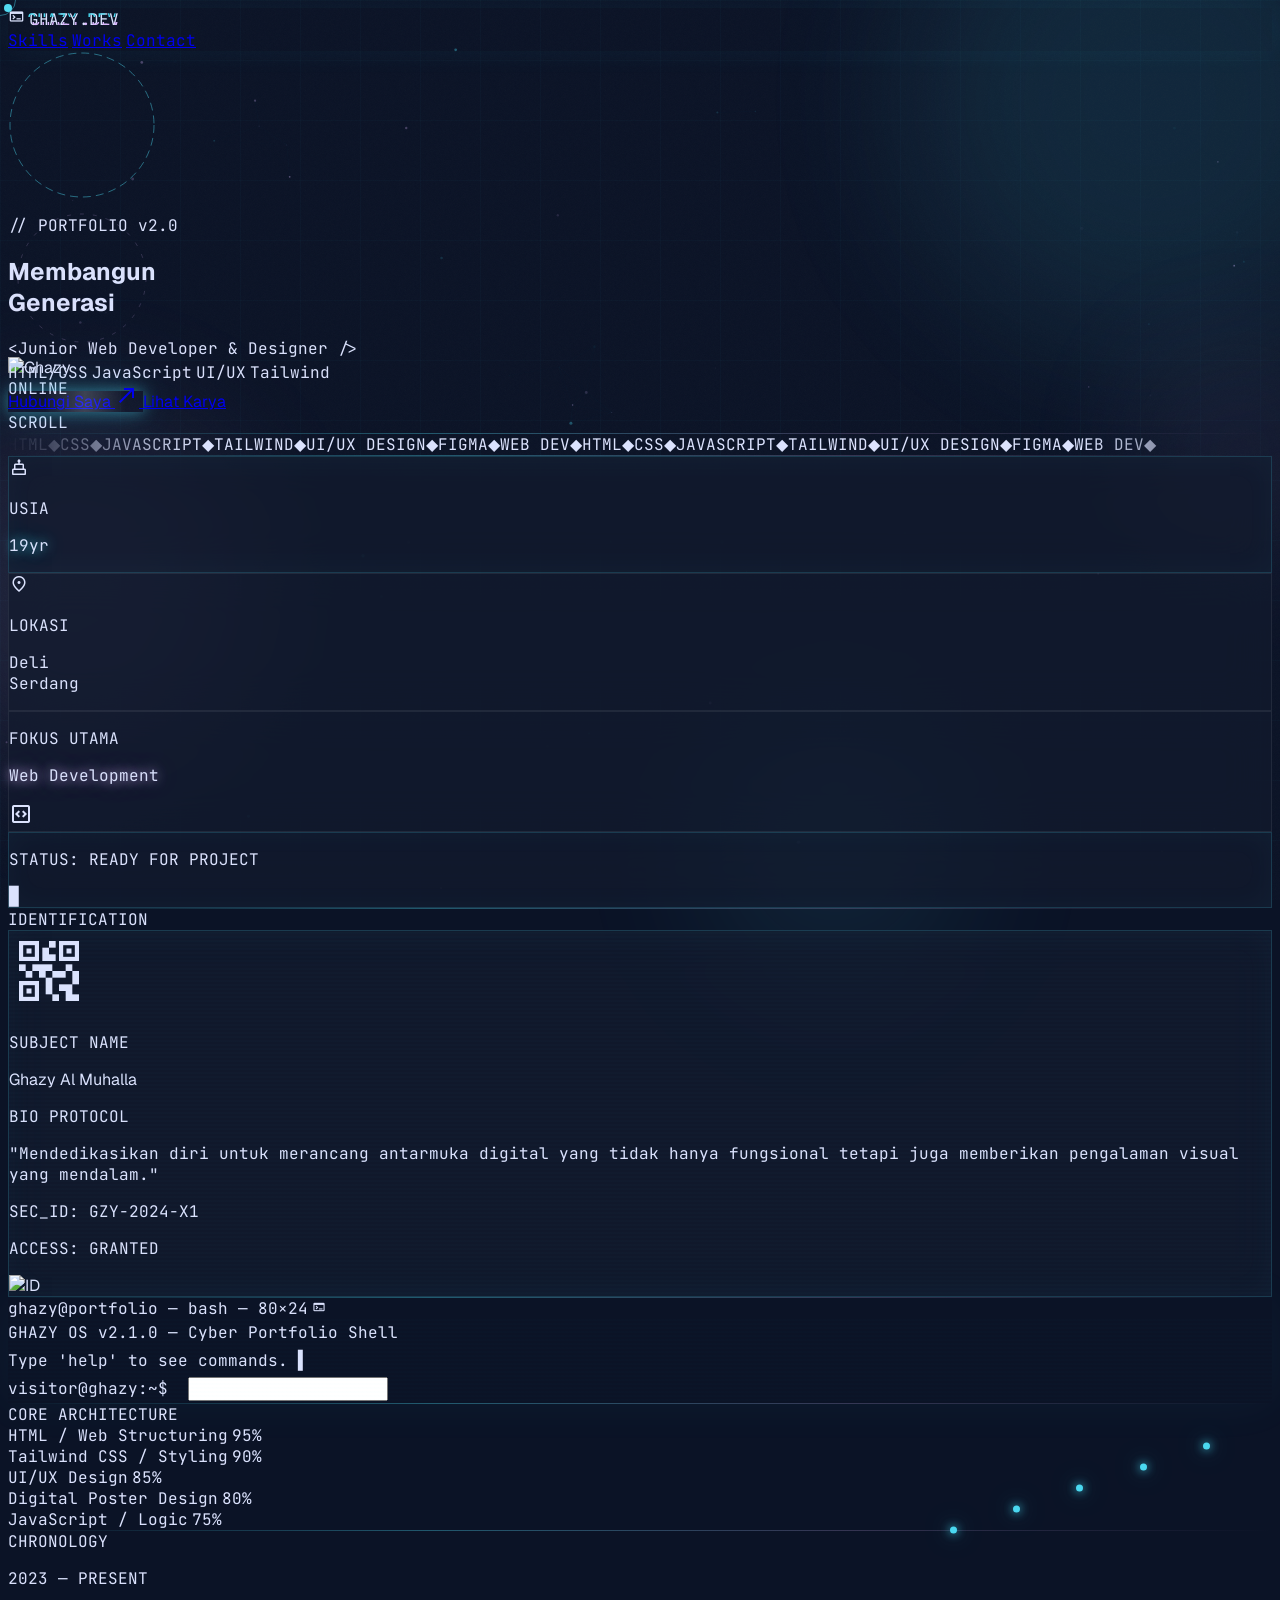
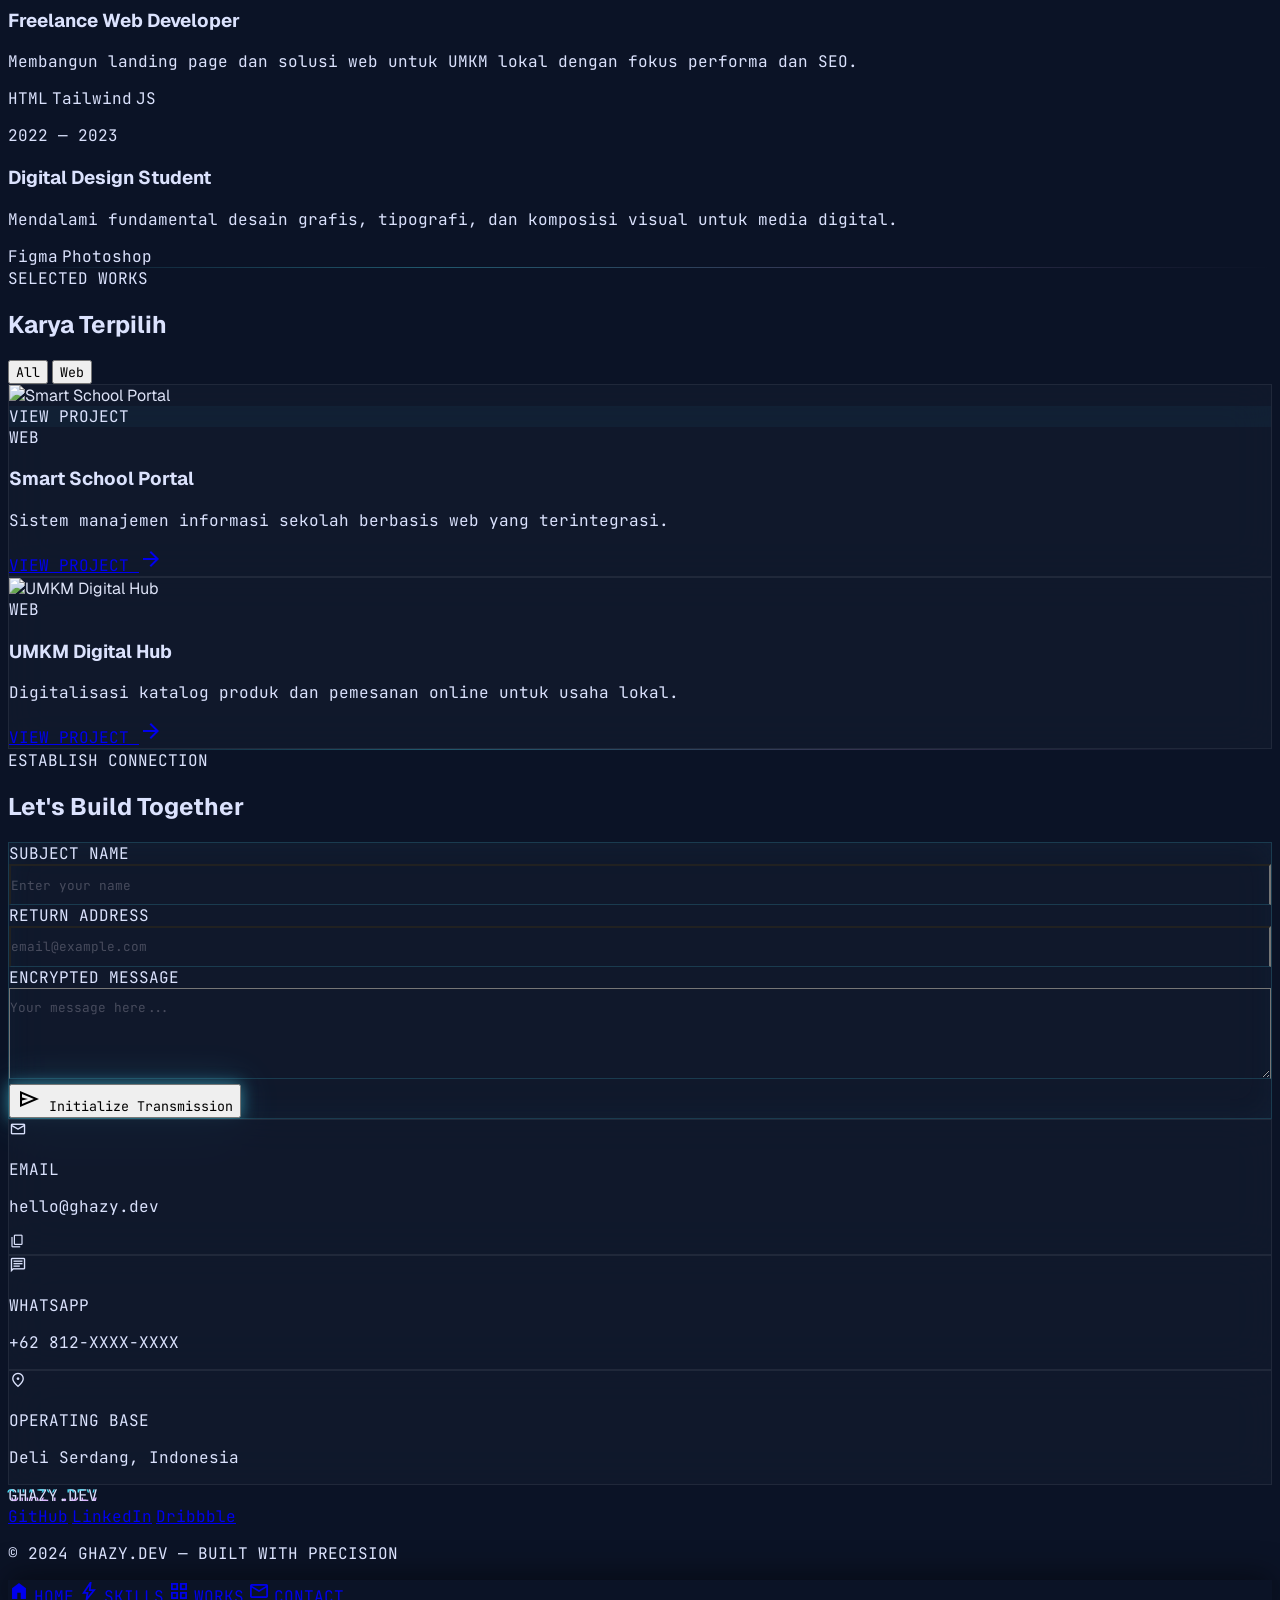
==== index.html @ f7862458 "Update index.html" ====
<!DOCTYPE html>
<html class="dark" lang="id">
<head>
<meta charset="utf-8"/>
<meta content="width=device-width, initial-scale=1.0" name="viewport"/>
<title>GHAZY.DEV | Cyber-Minimalist Portfolio</title>
<script src="https://cdn.tailwindcss.com?plugins=forms,container-queries"></script>
<link href="https://fonts.googleapis.com/css2?family=JetBrains+Mono:wght@400;500;700&family=Geist:wght@100;300;400;700;900&display=swap" rel="stylesheet"/>
<link href="https://fonts.googleapis.com/css2?family=Material+Symbols+Outlined:wght,FILL@100..700,0..1&display=swap" rel="stylesheet"/>
<script id="tailwind-config">
  tailwind.config = {
    darkMode:"class",
    theme:{extend:{colors:{"tertiary-container":"#dcb7fe","tertiary-fixed-dim":"#ddb8ff","surface-container-low":"#131b2e","glass-border":"rgba(255,255,255,0.1)","surface-overlay":"rgba(11,19,38,0.6)","surface-dim":"#0b1326","tertiary":"#efdaff","surface-container-highest":"#2d3449","error":"#ffb4ab","secondary":"#4ad8f0","on-secondary":"#00363e","on-surface":"#dbe2fd","secondary-container":"#00b6ce","on-surface-variant":"#c8c5d0","surface-container-high":"#222a3e","surface":"#0b1326","outline":"#928f9a","on-background":"#dbe2fd","error-container":"#93000a","background":"#0b1326"},borderRadius:{DEFAULT:"0.125rem",lg:"0.25rem",xl:"0.5rem",full:"0.75rem"},fontFamily:{"mono-code":["JetBrains Mono","monospace"],"display":["Geist","sans-serif"]}}}
  }
</script>
<style>
*,*::before,*::after{box-sizing:border-box;}
:root{--cyan:#4ad8f0;--purple:#ddb8ff;--bg:#0b1326;--s:#131b2e;--sh:#222a3e;}
html{scroll-behavior:smooth;}
body{background:var(--bg);color:#dbe2fd;font-family:'Geist',sans-serif;overflow-x:hidden;cursor:none;min-height:100dvh;}
.font-mono{font-family:'JetBrains Mono',monospace;}

/* ── CURSOR ── */
#cur{position:fixed;width:8px;height:8px;background:var(--cyan);border-radius:50%;pointer-events:none;z-index:9999;transform:translate(-50%,-50%);mix-blend-mode:screen;transition:width .15s,height .15s;}
#cur-ring{position:fixed;width:32px;height:32px;border:1px solid rgba(74,216,240,.45);border-radius:50%;pointer-events:none;z-index:9998;transform:translate(-50%,-50%);transition:width .3s,height .3s,opacity .3s,border-color .3s;}
#cur-trail{position:fixed;pointer-events:none;z-index:9997;}
body:has(a:hover) #cur,body:has(button:hover) #cur{width:20px;height:20px;}
body:has(a:hover) #cur-ring,body:has(button:hover) #cur-ring{width:56px;height:56px;border-color:rgba(221,184,255,.5);opacity:.4;}

/* ── NOISE ── */
body::before{content:'';position:fixed;inset:0;z-index:0;pointer-events:none;opacity:.028;background-image:url("data:image/svg+xml,%3Csvg viewBox='0 0 200 200' xmlns='http://www.w3.org/2000/svg'%3E%3Cfilter id='n'%3E%3CfeTurbulence type='fractalNoise' baseFrequency='.9' numOctaves='4' stitchTiles='stitch'/%3E%3C/filter%3E%3Crect width='100%25' height='100%25' filter='url(%23n)'/%3E%3C/svg%3E");background-size:100px;}

/* ── GRID BG ── */
.grid-bg{position:fixed;inset:0;z-index:0;pointer-events:none;background-image:linear-gradient(rgba(74,216,240,.025) 1px,transparent 1px),linear-gradient(90deg,rgba(74,216,240,.025) 1px,transparent 1px);background-size:60px 60px;animation:grid-drift 25s linear infinite;}
@keyframes grid-drift{0%{background-position:0 0;}100%{background-position:60px 60px;}}

/* ── ORBS ── */
.orb{position:fixed;border-radius:50%;pointer-events:none;z-index:0;filter:blur(80px);opacity:.1;}
.orb-1{width:500px;height:500px;background:var(--cyan);top:-150px;right:-120px;animation:orb-float 14s ease-in-out infinite;}
.orb-2{width:350px;height:350px;background:var(--purple);bottom:15%;left:-100px;animation:orb-float 18s ease-in-out infinite reverse;}
.orb-3{width:250px;height:250px;background:var(--cyan);bottom:-80px;right:25%;animation:orb-float 11s ease-in-out infinite 4s;}
.orb-4{width:180px;height:180px;background:var(--purple);top:40%;right:-50px;animation:orb-float 9s ease-in-out infinite 2s;}
@keyframes orb-float{0%,100%{transform:translateY(0) scale(1);}50%{transform:translateY(-40px) scale(1.08);}}

/* ── GLASS ── */
.glass-card{background:rgba(19,27,46,.72);backdrop-filter:blur(20px);border:1px solid rgba(255,255,255,.07);}
.glass-card-cyan{background:rgba(19,27,46,.72);backdrop-filter:blur(20px);border:1px solid rgba(74,216,240,.18);box-shadow:0 0 30px rgba(74,216,240,.04) inset;}

/* ── NEON ── */
.neon-glow{box-shadow:0 0 15px rgba(74,216,240,.5),0 0 40px rgba(74,216,240,.2);}
.neon-text-c{text-shadow:0 0 12px rgba(74,216,240,.9),0 0 30px rgba(74,216,240,.4);}
.neon-text-p{text-shadow:0 0 12px rgba(221,184,255,.9),0 0 30px rgba(221,184,255,.4);}

/* ── SCANLINE ── */
.scanline{position:relative;overflow:hidden;}
.scanline::after{content:'';position:absolute;inset:0;background:repeating-linear-gradient(0deg,transparent,transparent 2px,rgba(74,216,240,.012) 2px,rgba(74,216,240,.012) 4px);pointer-events:none;z-index:1;}
.scanline-move::before{content:'';position:absolute;top:-30%;left:0;right:0;height:28%;background:linear-gradient(to bottom,transparent,rgba(74,216,240,.05),transparent);animation:scan-move 7s linear infinite;pointer-events:none;z-index:2;}
@keyframes scan-move{0%{top:-30%;}100%{top:130%;}}

/* ── GLITCH ── */
.glitch{position:relative;}
.glitch::before,.glitch::after{content:attr(data-text);position:absolute;top:0;left:0;width:100%;height:100%;}
.glitch::before{color:var(--cyan);animation:gl1 4s infinite;clip-path:polygon(0 0,100% 0,100% 38%,0 38%);transform:translate(-2px,0);}
.glitch::after{color:var(--purple);animation:gl2 4s infinite;clip-path:polygon(0 62%,100% 62%,100% 100%,0 100%);transform:translate(2px,0);}
@keyframes gl1{0%,88%,100%{transform:translate(-2px,0);opacity:0;}90%{transform:translate(3px,-2px);opacity:.8;}92%{transform:translate(-4px,2px);opacity:.5;}94%{transform:translate(0,0);opacity:0;}}
@keyframes gl2{0%,86%,100%{transform:translate(2px,0);opacity:0;}88%{transform:translate(-3px,2px);opacity:.8;}90%{transform:translate(4px,-2px);opacity:.5;}92%{transform:translate(0,0);opacity:0;}}

/* ── HOLOGRAM ── */
.hologram{animation:holo 5s infinite;}
@keyframes holo{0%,94%,100%{opacity:1;filter:none;}95%{opacity:.7;filter:hue-rotate(20deg) brightness(1.2);}97%{opacity:.9;}98%{opacity:.75;filter:hue-rotate(-10deg);}}

/* ── TYPEWRITER ── */
.typewriter{overflow:hidden;white-space:nowrap;width:0;animation:type-anim 3s steps(35) .6s forwards;}
@keyframes type-anim{to{width:100%;}}

/* ── BLINK ── */
@keyframes blink{0%,100%{opacity:1;}50%{opacity:0;}}
.blink{animation:blink 1s step-end infinite;}

/* ── REVEAL ── */
.reveal{opacity:0;transform:translateY(28px);transition:opacity .75s cubic-bezier(.23,1,.32,1),transform .75s cubic-bezier(.23,1,.32,1);}
.reveal.in{opacity:1;transform:none;}
.rev-l{opacity:0;transform:translateX(-28px);transition:opacity .7s cubic-bezier(.23,1,.32,1),transform .7s cubic-bezier(.23,1,.32,1);}
.rev-l.in{opacity:1;transform:none;}
.rev-r{opacity:0;transform:translateX(28px);transition:opacity .7s cubic-bezier(.23,1,.32,1),transform .7s cubic-bezier(.23,1,.32,1);}
.rev-r.in{opacity:1;transform:none;}
.rev-scale{opacity:0;transform:scale(.88);transition:opacity .7s cubic-bezier(.23,1,.32,1),transform .7s cubic-bezier(.23,1,.32,1);}
.rev-scale.in{opacity:1;transform:scale(1);}
.d1{transition-delay:.08s;}.d2{transition-delay:.16s;}.d3{transition-delay:.24s;}.d4{transition-delay:.32s;}.d5{transition-delay:.4s;}.d6{transition-delay:.48s;}

/* ── RING SPIN ── */
@keyframes ring-spin{from{transform:rotate(0deg);}to{transform:rotate(360deg);}}
@keyframes ring-spin-rev{from{transform:rotate(0deg);}to{transform:rotate(-360deg);}}
.ring-spin{animation:ring-spin 9s linear infinite;}
.ring-spin-rev{animation:ring-spin-rev 13s linear infinite;}

/* ── STATUS DOT ── */
@keyframes status-pulse{0%,100%{box-shadow:0 0 0 0 rgba(74,216,240,.7);}50%{box-shadow:0 0 0 9px rgba(74,216,240,0);}}
.s-dot{animation:status-pulse 2s ease infinite;}

/* ── SKILL BAR ── */
.skill-fill{height:100%;background:linear-gradient(90deg,var(--cyan),rgba(74,216,240,.55));border-radius:99px;width:0%;transition:width 1.5s cubic-bezier(.23,1,.32,1);position:relative;}
.skill-fill::after{content:'';position:absolute;right:-1px;top:50%;transform:translateY(-50%);width:7px;height:7px;border-radius:50%;background:var(--cyan);box-shadow:0 0 10px var(--cyan),0 0 24px rgba(74,216,240,.6);}

/* ── SCROLL BAR ── */
.term-scroll::-webkit-scrollbar{width:3px;}
.term-scroll::-webkit-scrollbar-thumb{background:var(--cyan);border-radius:99px;}

/* ── MAGNETIC BTN ── */
.mag-btn{position:relative;overflow:hidden;transition:transform .2s cubic-bezier(.23,1,.32,1),box-shadow .2s;}
.mag-btn::before{content:'';position:absolute;inset:0;background:linear-gradient(90deg,transparent,rgba(255,255,255,.18),transparent);transform:translateX(-120%);transition:transform .45s;}
.mag-btn:hover::before{transform:translateX(120%);}
.mag-btn:active{transform:scale(.97)!important;}

/* ── TILT ── */
.tilt{transform-style:preserve-3d;transition:transform .12s;}

/* ── PROJECT CARD ── */
.proj-card{transition:transform .35s cubic-bezier(.23,1,.32,1),box-shadow .35s;}
.proj-card:hover{transform:translateY(-5px);box-shadow:0 24px 60px rgba(0,0,0,.45),0 0 40px rgba(74,216,240,.07);}
.proj-img img{transition:transform .7s cubic-bezier(.23,1,.32,1),filter .35s;filter:grayscale(25%);}
.proj-card:hover .proj-img img{transform:scale(1.09);filter:grayscale(0);}

/* ── NAV LINK ── */
.nav-lnk{position:relative;}
.nav-lnk::after{content:'';position:absolute;bottom:-2px;left:0;width:0;height:1px;background:var(--cyan);transition:width .3s cubic-bezier(.23,1,.32,1);}
.nav-lnk:hover::after{width:100%;}

/* ── LOADER ── */
#loader{position:fixed;inset:0;z-index:10000;background:var(--bg);display:flex;align-items:center;justify-content:center;flex-direction:column;gap:14px;transition:opacity .6s,visibility .6s;}
#loader.out{opacity:0;visibility:hidden;}
.ld-bar{width:220px;height:2px;background:rgba(74,216,240,.15);border-radius:99px;overflow:hidden;}
.ld-fill{height:100%;background:var(--cyan);border-radius:99px;box-shadow:0 0 12px var(--cyan);animation:ld-anim 1.4s cubic-bezier(.23,1,.32,1) forwards;}
@keyframes ld-anim{0%{width:0%;}60%{width:70%;}100%{width:100%;}}

/* ── SECTION DIVIDER ── */
.s-div{height:1px;background:linear-gradient(90deg,transparent,rgba(74,216,240,.35),rgba(221,184,255,.2),transparent);}

/* ── PARTICLE CANVAS ── */
#particle-canvas{position:fixed;inset:0;z-index:0;pointer-events:none;opacity:.6;}

/* ── FLOATING BADGES ── */
@keyframes float-badge{0%,100%{transform:translateY(0);}50%{transform:translateY(-8px);}}
.float-badge{animation:float-badge 3s ease-in-out infinite;}
.float-badge:nth-child(2){animation-delay:.5s;}
.float-badge:nth-child(3){animation-delay:1s;}
.float-badge:nth-child(4){animation-delay:1.5s;}

/* ── NUMBER MORPH ── */
.num-morph{display:inline-block;transition:transform .3s,opacity .3s;}

/* ── HERO TITLE CHAR ── */
.char{display:inline-block;opacity:0;transform:translateY(40px) rotate(5deg);transition:opacity .5s cubic-bezier(.23,1,.32,1),transform .5s cubic-bezier(.23,1,.32,1);}
.char.in{opacity:1;transform:none;}

/* ── BEAM LINE ── */
@keyframes beam{0%{transform:translateX(-100%);}100%{transform:translateX(400%);}}
.beam{animation:beam 3s ease-in-out infinite;}

/* ── CONTACT INPUT ── */
.c-input{width:100%;background:transparent;border-bottom:1px solid rgba(74,216,240,.18);transition:border-color .3s;padding:.65rem 0;color:#dbe2fd;outline:none;font-family:'JetBrains Mono',monospace;font-size:.8rem;}
.c-input:focus{border-bottom-color:var(--cyan);}
.c-input::placeholder{color:rgba(203,197,208,.3);}

/* ── HOVER UNDERLINE ANIM ── */
@keyframes underline-in{from{width:0;}to{width:100%;}}

/* ── CARD BORDER GLOW ON HOVER ── */
.glow-hover{transition:box-shadow .3s,border-color .3s;}
.glow-hover:hover{box-shadow:0 0 0 1px rgba(74,216,240,.3),0 0 30px rgba(74,216,240,.08);border-color:rgba(74,216,240,.3)!important;}

/* ── COUNTER ── */
.counter-val{transition:opacity .2s;}

/* ── MARQUEE ── */
@keyframes marquee{from{transform:translateX(0);}to{transform:translateX(-50%);}}
.marquee-inner{display:flex;animation:marquee 18s linear infinite;white-space:nowrap;}
.marquee-inner:hover{animation-play-state:paused;}

/* ── SCROLL INDICATOR ── */
@keyframes scroll-dot{0%,100%{transform:translateY(0);opacity:1;}80%{transform:translateY(14px);opacity:0;}}
.scroll-dot{animation:scroll-dot 2s ease infinite;}
</style>
</head>
<body class="selection:bg-secondary selection:text-on-secondary relative">

<!-- LOADER -->
<div id="loader">
  <div class="font-mono text-secondary text-sm tracking-widest" id="ld-txt">INITIALIZING...</div>
  <div class="ld-bar"><div class="ld-fill"></div></div>
  <div class="font-mono text-on-surface-variant text-xs tracking-widest" id="ld-pct">0%</div>
</div>

<!-- CURSOR -->
<div id="cur"></div>
<div id="cur-ring"></div>

<!-- CANVAS PARTICLES -->
<canvas id="particle-canvas"></canvas>

<!-- BACKGROUNDS -->
<div class="grid-bg"></div>
<div class="orb orb-1"></div>
<div class="orb orb-2"></div>
<div class="orb orb-3"></div>
<div class="orb orb-4"></div>

<!-- NAV -->
<header class="fixed top-0 w-full z-50 bg-surface-overlay backdrop-blur-xl border-b border-glass-border" style="box-shadow:0 0 30px rgba(74,216,240,.06);">
  <div class="flex justify-between items-center px-6 py-4 max-w-screen-sm mx-auto">
    <div class="flex items-center gap-2">
      <span class="material-symbols-outlined text-secondary" style="font-variation-settings:'FILL' 1;font-size:17px;">terminal</span>
      <span class="font-mono font-black text-base text-transparent bg-clip-text bg-gradient-to-r from-secondary to-tertiary-fixed-dim tracking-tighter glitch" data-text="GHAZY.DEV">GHAZY.DEV</span>
    </div>
    <nav class="flex items-center gap-5">
      <a href="#skills" class="nav-lnk font-mono text-xs text-on-surface-variant hover:text-secondary transition-colors">Skills</a>
      <a href="#projects" class="nav-lnk font-mono text-xs text-on-surface-variant hover:text-secondary transition-colors">Works</a>
      <a href="#contact" class="nav-lnk font-mono text-xs text-on-surface-variant hover:text-secondary transition-colors">Contact</a>
    </nav>
  </div>
</header>

<main class="relative z-10 pt-20 pb-32 space-y-24 max-w-screen-sm mx-auto">

  <!-- ── HERO ── -->
  <section class="px-6 pt-10 flex flex-col items-center text-center">
    <!-- Avatar -->
    <div class="relative mb-8 reveal" style="width:148px;height:148px;">
      <!-- Multi-ring spinner -->
      <svg class="absolute inset-0 ring-spin" width="148" height="148" viewBox="0 0 148 148" fill="none">
        <circle cx="74" cy="74" r="72" stroke="#4ad8f0" stroke-width="1" stroke-dasharray="8 5" opacity=".45"/>
      </svg>
      <svg class="absolute inset-0 ring-spin-rev" width="148" height="148" viewBox="0 0 148 148" fill="none">
        <circle cx="74" cy="74" r="64" stroke="#ddb8ff" stroke-width=".6" stroke-dasharray="4 9" opacity=".3"/>
      </svg>
      <!-- Glow -->
      <div class="absolute inset-4 bg-secondary blur-3xl opacity-20 rounded-full"></div>
      <!-- Photo -->
      <div class="absolute inset-3 rounded-full border border-secondary/35 p-1 overflow-hidden">
        <img alt="Ghazy" class="w-full h-full object-cover rounded-full grayscale hover:grayscale-0 transition-all duration-700"
          src="https://lh3.googleusercontent.com/aida-public/[base64]"/>
      </div>
      <!-- Online badge -->
      <div class="absolute -bottom-0 left-1/2 -translate-x-1/2 flex items-center gap-1 bg-surface-container-low/90 border border-secondary/30 rounded-full px-2.5 py-1 backdrop-blur-sm">
        <div class="w-2 h-2 rounded-full bg-secondary s-dot"></div>
        <span class="font-mono text-[9px] text-secondary tracking-widest">ONLINE</span>
      </div>
    </div>

    <!-- Animated chars title -->
    <div class="mb-1 reveal d1">
      <p class="font-mono text-xs text-secondary tracking-[.2em] opacity-60">// PORTFOLIO v2.0</p>
    </div>
    <h1 class="font-display font-black text-4xl leading-tight tracking-tighter mb-2 reveal d2">
      <span class="text-transparent bg-clip-text bg-gradient-to-br from-white via-secondary/90 to-tertiary-fixed-dim" id="h1-line1">Membangun</span><br>
      <span class="text-transparent bg-clip-text bg-gradient-to-br from-tertiary-fixed-dim via-white to-secondary" id="h1-line2">Generasi</span>
    </h1>

    <!-- Typewriter -->
    <div class="reveal d3 mb-8 overflow-hidden" style="height:1.5rem;">
      <p class="font-mono text-secondary/80 text-sm typewriter">&lt;Junior Web Developer &amp; Designer /&gt;</p>
    </div>

    <!-- Floating tech badges -->
    <div class="reveal d3 flex flex-wrap gap-2 justify-center mb-8">
      <span class="float-badge font-mono text-[10px] bg-secondary/10 text-secondary border border-secondary/25 px-3 py-1 rounded-full">HTML/CSS</span>
      <span class="float-badge font-mono text-[10px] bg-secondary/10 text-secondary border border-secondary/25 px-3 py-1 rounded-full">JavaScript</span>
      <span class="float-badge font-mono text-[10px] bg-tertiary-fixed-dim/10 text-tertiary-fixed-dim border border-tertiary-fixed-dim/25 px-3 py-1 rounded-full">UI/UX</span>
      <span class="float-badge font-mono text-[10px] bg-secondary/10 text-secondary border border-secondary/25 px-3 py-1 rounded-full">Tailwind</span>
    </div>

    <!-- CTA Buttons -->
    <div class="reveal d4 flex gap-3 flex-wrap justify-center">
      <a href="#contact" class="mag-btn bg-secondary text-on-secondary px-6 py-2.5 rounded-lg font-bold text-sm flex items-center gap-2 neon-glow">
        <span>Hubungi Saya</span>
        <span class="material-symbols-outlined text-base">north_east</span>
      </a>
      <a href="#projects" class="mag-btn border border-secondary/40 text-secondary px-6 py-2.5 rounded-lg font-bold text-sm hover:bg-secondary/10 transition-colors">
        Lihat Karya
      </a>
    </div>

    <!-- Scroll indicator -->
    <div class="reveal d5 mt-12 flex flex-col items-center gap-1 opacity-35">
      <span class="font-mono text-[10px] tracking-widest text-on-surface-variant">SCROLL</span>
      <div class="w-5 h-8 rounded-full border border-on-surface-variant/30 flex items-start justify-center pt-1.5">
        <div class="w-1 h-1.5 rounded-full bg-secondary scroll-dot"></div>
      </div>
    </div>
  </section>

  <div class="s-div mx-6"></div>

  <!-- ── MARQUEE SKILLS ── -->
  <section class="overflow-hidden reveal" style="mask:linear-gradient(90deg,transparent,black 15%,black 85%,transparent);">
    <div class="marquee-inner py-2">
      <span class="font-mono text-xs text-on-surface-variant/40 tracking-widest mx-6">HTML</span><span class="text-secondary/30 mx-2">◆</span>
      <span class="font-mono text-xs text-on-surface-variant/40 tracking-widest mx-6">CSS</span><span class="text-secondary/30 mx-2">◆</span>
      <span class="font-mono text-xs text-on-surface-variant/40 tracking-widest mx-6">JAVASCRIPT</span><span class="text-secondary/30 mx-2">◆</span>
      <span class="font-mono text-xs text-on-surface-variant/40 tracking-widest mx-6">TAILWIND</span><span class="text-secondary/30 mx-2">◆</span>
      <span class="font-mono text-xs text-on-surface-variant/40 tracking-widest mx-6">UI/UX DESIGN</span><span class="text-secondary/30 mx-2">◆</span>
      <span class="font-mono text-xs text-on-surface-variant/40 tracking-widest mx-6">FIGMA</span><span class="text-secondary/30 mx-2">◆</span>
      <span class="font-mono text-xs text-on-surface-variant/40 tracking-widest mx-6">WEB DEV</span><span class="text-secondary/30 mx-2">◆</span>
      <!-- Duplicate for seamless loop -->
      <span class="font-mono text-xs text-on-surface-variant/40 tracking-widest mx-6">HTML</span><span class="text-secondary/30 mx-2">◆</span>
      <span class="font-mono text-xs text-on-surface-variant/40 tracking-widest mx-6">CSS</span><span class="text-secondary/30 mx-2">◆</span>
      <span class="font-mono text-xs text-on-surface-variant/40 tracking-widest mx-6">JAVASCRIPT</span><span class="text-secondary/30 mx-2">◆</span>
      <span class="font-mono text-xs text-on-surface-variant/40 tracking-widest mx-6">TAILWIND</span><span class="text-secondary/30 mx-2">◆</span>
      <span class="font-mono text-xs text-on-surface-variant/40 tracking-widest mx-6">UI/UX DESIGN</span><span class="text-secondary/30 mx-2">◆</span>
      <span class="font-mono text-xs text-on-surface-variant/40 tracking-widest mx-6">FIGMA</span><span class="text-secondary/30 mx-2">◆</span>
      <span class="font-mono text-xs text-on-surface-variant/40 tracking-widest mx-6">WEB DEV</span><span class="text-secondary/30 mx-2">◆</span>
    </div>
  </section>

  <div class="s-div mx-6"></div>

  <!-- ── BENTO STATS ── -->
  <section class="px-6">
    <div class="grid grid-cols-2 gap-3">
      <div class="glass-card-cyan p-5 rounded-xl flex flex-col justify-between aspect-square tilt glow-hover reveal d1">
        <span class="material-symbols-outlined text-secondary opacity-40" style="font-size:20px;">cake</span>
        <div>
          <p class="font-mono text-[10px] text-on-surface-variant tracking-widest mb-1">USIA</p>
          <p class="font-mono font-bold text-3xl text-secondary neon-text-c"><span class="counter-val" data-target="19">0</span><span class="text-sm text-on-surface-variant font-normal">yr</span></p>
        </div>
      </div>
      <div class="glass-card p-5 rounded-xl flex flex-col justify-between aspect-square tilt glow-hover reveal d2">
        <span class="material-symbols-outlined text-tertiary-fixed-dim opacity-40" style="font-size:20px;">location_on</span>
        <div>
          <p class="font-mono text-[10px] text-on-surface-variant tracking-widest mb-1">LOKASI</p>
          <p class="font-mono font-bold text-base text-on-surface leading-tight">Deli<br>Serdang</p>
        </div>
      </div>
      <div class="col-span-2 glass-card p-5 rounded-xl flex items-center justify-between glow-hover reveal d3">
        <div>
          <p class="font-mono text-[10px] text-on-surface-variant tracking-widest mb-1">FOKUS UTAMA</p>
          <p class="font-mono font-bold text-xl text-tertiary-fixed-dim neon-text-p">Web Development</p>
        </div>
        <span class="material-symbols-outlined text-5xl text-tertiary-fixed-dim opacity-15">code_blocks</span>
      </div>
      <div class="col-span-2 glass-card-cyan p-4 rounded-xl flex items-center gap-3 reveal d4">
        <div class="w-2.5 h-2.5 bg-secondary rounded-full s-dot flex-shrink-0"></div>
        <p class="font-mono text-secondary text-xs tracking-widest">STATUS: READY FOR PROJECT</p>
        <span class="ml-auto font-mono text-[10px] text-on-surface-variant opacity-50 blink">█</span>
      </div>
    </div>
  </section>

  <div class="s-div mx-6"></div>

  <!-- ── CYBER ID CARD ── -->
  <section class="px-6">
    <div class="flex items-center gap-3 mb-6 reveal">
      <div class="w-8 h-px bg-secondary"></div>
      <span class="font-mono text-xs text-secondary tracking-widest">IDENTIFICATION</span>
    </div>
    <div class="glass-card-cyan rounded-xl p-7 relative overflow-hidden scanline scanline-move hologram reveal d1">
      <!-- Corner brackets -->
      <div class="absolute top-3 left-3 w-5 h-5 border-t border-l border-secondary/60"></div>
      <div class="absolute top-3 right-3 w-5 h-5 border-t border-r border-secondary/60"></div>
      <div class="absolute bottom-3 left-3 w-5 h-5 border-b border-l border-secondary/60"></div>
      <div class="absolute bottom-3 right-3 w-5 h-5 border-b border-r border-secondary/60"></div>
      <!-- Beam sweep -->
      <div class="absolute top-0 left-0 w-16 h-full bg-gradient-to-r from-transparent via-secondary/6 to-transparent beam" style="animation-duration:4s;animation-delay:1s;"></div>
      <div class="absolute top-0 right-0 p-4 z-0">
        <span class="material-symbols-outlined text-secondary opacity-10 select-none" style="font-size:80px;">qr_code_2</span>
      </div>
      <div class="space-y-5 relative z-10">
        <div class="border-b border-secondary/15 pb-4">
          <p class="font-mono text-[10px] text-secondary tracking-widest mb-1">SUBJECT NAME</p>
          <p class="font-display font-black text-2xl uppercase tracking-tight">Ghazy Al Muhalla</p>
        </div>
        <div>
          <p class="font-mono text-[10px] text-on-surface-variant tracking-widest mb-2">BIO PROTOCOL</p>
          <p class="font-mono text-xs text-on-surface leading-relaxed opacity-75 italic">"Mendedikasikan diri untuk merancang antarmuka digital yang tidak hanya fungsional tetapi juga memberikan pengalaman visual yang mendalam."</p>
        </div>
        <div class="flex justify-between items-end">
          <div class="font-mono text-[10px] text-on-surface-variant space-y-0.5">
            <p>SEC_ID: GZY-2024-X1</p>
            <p>ACCESS: <span class="text-green-400">GRANTED</span></p>
          </div>
          <img alt="ID" class="w-12 h-12 rounded border border-secondary/30 p-1 opacity-40"
            src="https://lh3.googleusercontent.com/aida-public/[base64]"/>
        </div>
      </div>
    </div>
  </section>

  <div class="s-div mx-6"></div>

  <!-- ── TERMINAL ── -->
  <section class="px-6 reveal">
    <div class="bg-[#060d20] rounded-xl overflow-hidden border border-secondary/18" style="box-shadow:0 0 50px rgba(74,216,240,.05);">
      <div class="bg-surface-container-high px-4 py-2.5 flex items-center justify-between border-b border-secondary/10">
        <div class="flex gap-2">
          <div class="w-3 h-3 rounded-full bg-red-500/55 hover:bg-red-500 transition-colors cursor-pointer"></div>
          <div class="w-3 h-3 rounded-full bg-yellow-500/55 hover:bg-yellow-500 transition-colors cursor-pointer"></div>
          <div class="w-3 h-3 rounded-full bg-secondary/55 hover:bg-secondary transition-colors cursor-pointer"></div>
        </div>
        <span class="font-mono text-[10px] text-on-surface-variant">ghazy@portfolio — bash — 80×24</span>
        <span class="material-symbols-outlined text-on-surface-variant opacity-30" style="font-size:14px;">terminal</span>
      </div>
      <div class="p-4 h-64 font-mono text-xs term-scroll overflow-y-auto text-secondary scanline" id="term-body" style="line-height:1.75;">
        <div class="mb-1 text-on-surface-variant">GHAZY OS v2.1.0 — Cyber Portfolio Shell</div>
        <div class="mb-3 text-on-surface-variant">Type <span class="text-secondary">'help'</span> to see commands.<span class="blink"> ▌</span></div>
        <div id="term-out"></div>
        <div class="flex items-center gap-2 mt-1">
          <span class="text-tertiary-fixed-dim">visitor@ghazy</span><span class="text-on-surface-variant">:</span><span class="text-secondary">~</span><span class="text-on-surface-variant">$&nbsp;</span>
          <input autocomplete="off" class="bg-transparent border-none outline-none p-0 text-secondary w-full font-mono text-xs" id="term-in" type="text" spellcheck="false"/>
        </div>
      </div>
    </div>
  </section>

  <div class="s-div mx-6"></div>

  <!-- ── SKILLS ── -->
  <section class="px-6" id="skills">
    <div class="flex items-center gap-3 mb-8 reveal">
      <div class="w-8 h-px bg-secondary"></div>
      <span class="font-mono text-xs text-secondary tracking-widest">CORE ARCHITECTURE</span>
    </div>
    <div class="space-y-7" id="skills-wrap">
      <div class="reveal d1">
        <div class="flex justify-between mb-2">
          <span class="font-mono text-sm text-on-surface">HTML / Web Structuring</span>
          <span class="font-mono text-xs text-secondary">95%</span>
        </div>
        <div class="h-px w-full bg-surface-container-highest rounded-full overflow-hidden">
          <div class="skill-fill neon-glow" data-w="95"></div>
        </div>
      </div>
      <div class="reveal d2">
        <div class="flex justify-between mb-2">
          <span class="font-mono text-sm text-on-surface">Tailwind CSS / Styling</span>
          <span class="font-mono text-xs text-secondary">90%</span>
        </div>
        <div class="h-px w-full bg-surface-container-highest rounded-full overflow-hidden">
          <div class="skill-fill neon-glow" data-w="90"></div>
        </div>
      </div>
      <div class="reveal d3">
        <div class="flex justify-between mb-2">
          <span class="font-mono text-sm text-on-surface">UI/UX Design</span>
          <span class="font-mono text-xs text-secondary">85%</span>
        </div>
        <div class="h-px w-full bg-surface-container-highest rounded-full overflow-hidden">
          <div class="skill-fill neon-glow" data-w="85"></div>
        </div>
      </div>
      <div class="reveal d4">
        <div class="flex justify-between mb-2">
          <span class="font-mono text-sm text-on-surface">Digital Poster Design</span>
          <span class="font-mono text-xs text-secondary">80%</span>
        </div>
        <div class="h-px w-full bg-surface-container-highest rounded-full overflow-hidden">
          <div class="skill-fill neon-glow" data-w="80"></div>
        </div>
      </div>
      <div class="reveal d5">
        <div class="flex justify-between mb-2">
          <span class="font-mono text-sm text-on-surface">JavaScript / Logic</span>
          <span class="font-mono text-xs text-secondary">75%</span>
        </div>
        <div class="h-px w-full bg-surface-container-highest rounded-full overflow-hidden">
          <div class="skill-fill neon-glow" data-w="75"></div>
        </div>
      </div>
    </div>
  </section>

  <div class="s-div mx-6"></div>

  <!-- ── TIMELINE ── -->
  <section class="px-6 reveal">
    <div class="flex items-center gap-3 mb-8">
      <div class="w-8 h-px bg-secondary"></div>
      <span class="font-mono text-xs text-secondary tracking-widest">CHRONOLOGY</span>
    </div>
    <div class="relative ml-3 space-y-10">
      <div class="absolute left-0 top-2 w-px h-full bg-gradient-to-b from-secondary via-secondary/25 to-transparent"></div>
      <div class="relative pl-8 reveal d1">
        <div class="absolute -left-[4.5px] top-1.5 w-2.5 h-2.5 rounded-full bg-secondary s-dot border-2 border-bg"></div>
        <p class="font-mono text-[10px] text-secondary tracking-widest mb-1">2023 — PRESENT</p>
        <h3 class="font-display font-bold text-base text-on-surface mb-1">Freelance Web Developer</h3>
        <p class="font-mono text-xs text-on-surface-variant leading-relaxed">Membangun landing page dan solusi web untuk UMKM lokal dengan fokus performa dan SEO.</p>
        <div class="flex gap-2 mt-3">
          <span class="font-mono text-[10px] bg-secondary/10 text-secondary px-2 py-0.5 rounded border border-secondary/20">HTML</span>
          <span class="font-mono text-[10px] bg-secondary/10 text-secondary px-2 py-0.5 rounded border border-secondary/20">Tailwind</span>
          <span class="font-mono text-[10px] bg-secondary/10 text-secondary px-2 py-0.5 rounded border border-secondary/20">JS</span>
        </div>
      </div>
      <div class="relative pl-8 reveal d2">
        <div class="absolute -left-[4.5px] top-1.5 w-2.5 h-2.5 rounded-full bg-secondary/40 border-2 border-bg"></div>
        <p class="font-mono text-[10px] text-on-surface-variant tracking-widest mb-1">2022 — 2023</p>
        <h3 class="font-display font-bold text-base text-on-surface mb-1">Digital Design Student</h3>
        <p class="font-mono text-xs text-on-surface-variant leading-relaxed">Mendalami fundamental desain grafis, tipografi, dan komposisi visual untuk media digital.</p>
        <div class="flex gap-2 mt-3">
          <span class="font-mono text-[10px] bg-tertiary-fixed-dim/10 text-tertiary-fixed-dim px-2 py-0.5 rounded border border-tertiary-fixed-dim/20">Figma</span>
          <span class="font-mono text-[10px] bg-tertiary-fixed-dim/10 text-tertiary-fixed-dim px-2 py-0.5 rounded border border-tertiary-fixed-dim/20">Photoshop</span>
        </div>
      </div>
    </div>
  </section>

  <div class="s-div mx-6"></div>

  <!-- ── PROJECTS ── -->
  <section class="px-6" id="projects">
    <div class="flex items-center justify-between mb-6 reveal">
      <div>
        <div class="flex items-center gap-3 mb-1">
          <div class="w-8 h-px bg-secondary"></div>
          <span class="font-mono text-xs text-secondary tracking-widest">SELECTED WORKS</span>
        </div>
        <h2 class="font-display font-black text-2xl">Karya Terpilih</h2>
      </div>
      <div class="flex gap-2">
        <button class="filter-btn active font-mono text-[11px] px-3 py-1 rounded-full border border-secondary bg-secondary/10 text-secondary" data-f="all">All</button>
        <button class="filter-btn font-mono text-[11px] px-3 py-1 rounded-full border border-glass-border text-on-surface-variant hover:text-secondary transition-colors" data-f="web">Web</button>
      </div>
    </div>
    <div class="space-y-5" id="proj-grid">
      <div class="proj-card glass-card rounded-xl overflow-hidden reveal d1 glow-hover" data-cat="web">
        <div class="proj-img h-44 relative overflow-hidden">
          <img alt="Smart School Portal" class="w-full h-full object-cover"
            src="https://lh3.googleusercontent.com/aida-public/[base64]"/>
          <div class="absolute inset-0 bg-gradient-to-t from-surface-dim via-transparent to-transparent"></div>
          <!-- Hover overlay beam -->
          <div class="absolute inset-0 opacity-0 proj-overlay transition-opacity duration-300 flex items-center justify-center" style="background:rgba(74,216,240,.04);">
            <span class="font-mono text-[10px] text-secondary tracking-widest border border-secondary/40 px-3 py-1 rounded-full backdrop-blur-sm">VIEW PROJECT</span>
          </div>
          <div class="absolute top-3 right-3">
            <span class="font-mono text-[10px] bg-secondary/20 text-secondary px-2 py-0.5 rounded border border-secondary/30 backdrop-blur-sm">WEB</span>
          </div>
        </div>
        <div class="p-5">
          <h3 class="font-display font-bold text-base mb-1">Smart School Portal</h3>
          <p class="font-mono text-xs text-on-surface-variant mb-4 leading-relaxed">Sistem manajemen informasi sekolah berbasis web yang terintegrasi.</p>
          <a class="text-secondary font-mono text-xs flex items-center gap-1 hover:gap-2 transition-all w-fit" href="#">VIEW PROJECT <span class="material-symbols-outlined text-sm">arrow_forward</span></a>
        </div>
      </div>
      <div class="proj-card glass-card rounded-xl overflow-hidden reveal d2 glow-hover" data-cat="web">
        <div class="proj-img h-44 relative overflow-hidden">
          <img alt="UMKM Digital Hub" class="w-full h-full object-cover"
            src="https://lh3.googleusercontent.com/aida-public/[base64]"/>
          <div class="absolute inset-0 bg-gradient-to-t from-surface-dim via-transparent to-transparent"></div>
          <div class="absolute top-3 right-3">
            <span class="font-mono text-[10px] bg-secondary/20 text-secondary px-2 py-0.5 rounded border border-secondary/30 backdrop-blur-sm">WEB</span>
          </div>
        </div>
        <div class="p-5">
          <h3 class="font-display font-bold text-base mb-1">UMKM Digital Hub</h3>
          <p class="font-mono text-xs text-on-surface-variant mb-4 leading-relaxed">Digitalisasi katalog produk dan pemesanan online untuk usaha lokal.</p>
          <a class="text-secondary font-mono text-xs flex items-center gap-1 hover:gap-2 transition-all w-fit" href="#">VIEW PROJECT <span class="material-symbols-outlined text-sm">arrow_forward</span></a>
        </div>
      </div>
    </div>
  </section>

  <div class="s-div mx-6"></div>

  <!-- ── CONTACT ── -->
  <section class="px-6" id="contact">
    <div class="flex items-center gap-3 mb-2 reveal">
      <div class="w-8 h-px bg-secondary"></div>
      <span class="font-mono text-xs text-secondary tracking-widest">ESTABLISH CONNECTION</span>
    </div>
    <h2 class="font-display font-black text-2xl mb-8 reveal d1">Let's Build Together</h2>
    <div class="glass-card-cyan rounded-xl p-6 space-y-5 reveal d2">
      <div>
        <label class="font-mono text-[10px] text-on-surface-variant block mb-2 tracking-widest">SUBJECT NAME</label>
        <input class="c-input" placeholder="Enter your name" type="text"/>
      </div>
      <div>
        <label class="font-mono text-[10px] text-on-surface-variant block mb-2 tracking-widest">RETURN ADDRESS</label>
        <input class="c-input" placeholder="email@example.com" type="email"/>
      </div>
      <div>
        <label class="font-mono text-[10px] text-on-surface-variant block mb-2 tracking-widest">ENCRYPTED MESSAGE</label>
        <textarea class="c-input resize-none" placeholder="Your message here..." rows="4"></textarea>
      </div>
      <button class="mag-btn w-full bg-secondary text-on-secondary py-3 rounded-lg font-bold font-mono text-xs tracking-widest uppercase neon-glow flex items-center justify-center gap-2">
        <span class="material-symbols-outlined text-base">send</span>
        Initialize Transmission
      </button>
    </div>
    <div class="mt-8 space-y-3 reveal d3">
      <div class="flex items-center gap-4 glass-card p-4 rounded-xl glow-hover">
        <div class="w-9 h-9 rounded-full border border-secondary/30 flex items-center justify-center text-secondary flex-shrink-0"><span class="material-symbols-outlined" style="font-size:18px;">mail</span></div>
        <div>
          <p class="font-mono text-[10px] text-on-surface-variant tracking-widest">EMAIL</p>
          <p class="font-mono text-sm text-on-surface">hello@ghazy.dev</p>
        </div>
        <span class="material-symbols-outlined ml-auto text-on-surface-variant/30 hover:text-secondary transition-colors cursor-pointer" style="font-size:16px;">content_copy</span>
      </div>
      <div class="flex items-center gap-4 glass-card p-4 rounded-xl glow-hover">
        <div class="w-9 h-9 rounded-full border border-secondary/30 flex items-center justify-center text-secondary flex-shrink-0"><span class="material-symbols-outlined" style="font-size:18px;">chat</span></div>
        <div>
          <p class="font-mono text-[10px] text-on-surface-variant tracking-widest">WHATSAPP</p>
          <p class="font-mono text-sm text-on-surface">+62 812-XXXX-XXXX</p>
        </div>
      </div>
      <div class="flex items-center gap-4 glass-card p-4 rounded-xl glow-hover">
        <div class="w-9 h-9 rounded-full border border-secondary/30 flex items-center justify-center text-secondary flex-shrink-0"><span class="material-symbols-outlined" style="font-size:18px;">location_on</span></div>
        <div>
          <p class="font-mono text-[10px] text-on-surface-variant tracking-widest">OPERATING BASE</p>
          <p class="font-mono text-sm text-on-surface">Deli Serdang, Indonesia</p>
        </div>
      </div>
    </div>
  </section>

</main>

<!-- FOOTER -->
<footer class="relative z-10 bg-surface-dim border-t border-glass-border py-10 px-6">
  <div class="max-w-screen-sm mx-auto flex flex-col items-center gap-6">
    <span class="font-mono font-black text-xl text-transparent bg-clip-text bg-gradient-to-r from-secondary to-tertiary-fixed-dim glitch" data-text="GHAZY.DEV">GHAZY.DEV</span>
    <div class="flex gap-6">
      <a class="nav-lnk font-mono text-xs text-on-surface-variant hover:text-tertiary-fixed-dim transition-colors" href="#">GitHub</a>
      <a class="nav-lnk font-mono text-xs text-on-surface-variant hover:text-tertiary-fixed-dim transition-colors" href="#">LinkedIn</a>
      <a class="nav-lnk font-mono text-xs text-on-surface-variant hover:text-tertiary-fixed-dim transition-colors" href="#">Dribbble</a>
    </div>
    <p class="font-mono text-[10px] text-on-surface-variant/35 tracking-widest">© 2024 GHAZY.DEV — BUILT WITH PRECISION</p>
  </div>
</footer>

<!-- BOTTOM NAV -->
<nav class="fixed bottom-0 left-0 w-full bg-surface-container-low/80 backdrop-blur-lg border-t border-glass-border z-50 md:hidden" style="box-shadow:0 -4px 30px rgba(0,0,0,.5);">
  <div class="flex justify-around items-center py-2.5 px-4 max-w-screen-sm mx-auto">
    <a class="bnav flex flex-col items-center text-secondary" href="#">
      <span class="material-symbols-outlined" style="font-variation-settings:'FILL' 1;font-size:22px;">home</span>
      <span class="font-mono text-[9px] mt-0.5 tracking-wider">HOME</span>
    </a>
    <a class="bnav flex flex-col items-center text-on-surface-variant/50 hover:text-secondary transition-all" href="#skills">
      <span class="material-symbols-outlined" style="font-size:22px;">bolt</span>
      <span class="font-mono text-[9px] mt-0.5 tracking-wider">SKILLS</span>
    </a>
    <a class="bnav flex flex-col items-center text-on-surface-variant/50 hover:text-secondary transition-all" href="#projects">
      <span class="material-symbols-outlined" style="font-size:22px;">grid_view</span>
      <span class="font-mono text-[9px] mt-0.5 tracking-wider">WORKS</span>
    </a>
    <a class="bnav flex flex-col items-center text-on-surface-variant/50 hover:text-secondary transition-all" href="#contact">
      <span class="material-symbols-outlined" style="font-size:22px;">mail</span>
      <span class="font-mono text-[9px] mt-0.5 tracking-wider">CONTACT</span>
    </a>
  </div>
</nav>

<script>
// ── LOADER ──
let pct = 0;
const pctEl = document.getElementById('ld-pct');
const ldTxt = document.getElementById('ld-txt');
const msgs = ['INITIALIZING...','LOADING ASSETS...','RENDERING...','COMPLETE'];
let mi = 0;
const ldInt = setInterval(() => {
  pct += Math.random() * 18;
  if (pct > 100) pct = 100;
  pctEl.textContent = Math.round(pct) + '%';
  if (Math.round(pct) > 25 && mi === 0) { mi=1; ldTxt.textContent = msgs[1]; }
  if (Math.round(pct) > 60 && mi === 1) { mi=2; ldTxt.textContent = msgs[2]; }
  if (Math.round(pct) === 100) {
    ldTxt.textContent = msgs[3];
    clearInterval(ldInt);
    setTimeout(() => document.getElementById('loader').classList.add('out'), 400);
  }
}, 120);

// ── PARTICLES ──
const canvas = document.getElementById('particle-canvas');
const ctx = canvas.getContext('2d');
let W, H, pts = [];
function resizeCanvas() {
  W = canvas.width = window.innerWidth;
  H = canvas.height = window.innerHeight;
}
resizeCanvas();
window.addEventListener('resize', resizeCanvas);

function mkPt() {
  return {
    x: Math.random() * W, y: Math.random() * H,
    vx: (Math.random() - .5) * .35, vy: (Math.random() - .5) * .35,
    r: Math.random() * 1.5 + .3,
    a: Math.random(),
    c: Math.random() > .6 ? '74,216,240' : '221,184,255'
  };
}
for (let i = 0; i < 80; i++) pts.push(mkPt());

let mouseX = -9999, mouseY = -9999;
document.addEventListener('mousemove', e => { mouseX = e.clientX; mouseY = e.clientY; });

function drawParticles() {
  ctx.clearRect(0, 0, W, H);
  pts.forEach(p => {
    p.x += p.vx; p.y += p.vy;
    if (p.x < 0) p.x = W; if (p.x > W) p.x = 0;
    if (p.y < 0) p.y = H; if (p.y > H) p.y = 0;
    // Mouse repel
    const dx = p.x - mouseX, dy = p.y - mouseY;
    const dist = Math.sqrt(dx*dx + dy*dy);
    if (dist < 120) {
      const force = (120 - dist) / 120 * .8;
      p.x += dx/dist * force;
      p.y += dy/dist * force;
    }
    ctx.beginPath();
    ctx.arc(p.x, p.y, p.r, 0, Math.PI*2);
    ctx.fillStyle = `rgba(${p.c},${p.a * .7})`;
    ctx.fill();
  });
  // Draw connections
  for (let i = 0; i < pts.length; i++) {
    for (let j = i+1; j < pts.length; j++) {
      const dx = pts[i].x - pts[j].x, dy = pts[i].y - pts[j].y;
      const d = Math.sqrt(dx*dx + dy*dy);
      if (d < 100) {
        ctx.beginPath();
        ctx.moveTo(pts[i].x, pts[i].y);
        ctx.lineTo(pts[j].x, pts[j].y);
        ctx.strokeStyle = `rgba(74,216,240,${(1 - d/100) * .08})`;
        ctx.lineWidth = .5;
        ctx.stroke();
      }
    }
  }
  requestAnimationFrame(drawParticles);
}
drawParticles();

// ── CURSOR ──
const cur = document.getElementById('cur');
const curRing = document.getElementById('cur-ring');
let mx = 0, my = 0, rx = 0, ry = 0;
document.addEventListener('mousemove', e => { mx = e.clientX; my = e.clientY; cur.style.left=mx+'px'; cur.style.top=my+'px'; });
(function animRing() {
  rx += (mx-rx) * .1; ry += (my-ry) * .1;
  curRing.style.left=rx+'px'; curRing.style.top=ry+'px';
  requestAnimationFrame(animRing);
})();

// ── SCROLL REVEAL ──
const revObs = new IntersectionObserver(entries => {
  entries.forEach(e => { if(e.isIntersecting) e.target.classList.add('in'); });
}, { threshold: .13 });
document.querySelectorAll('.reveal,.rev-l,.rev-r,.rev-scale').forEach(el => revObs.observe(el));

// ── SKILL BARS ──
const skillObs = new IntersectionObserver(entries => {
  entries.forEach(e => {
    if(e.isIntersecting) {
      e.target.querySelectorAll('.skill-fill').forEach(b => { b.style.width = b.dataset.w + '%'; });
      skillObs.unobserve(e.target);
    }
  });
}, { threshold: .3 });
const sk = document.getElementById('skills-wrap');
if(sk) skillObs.observe(sk);

// ── COUNTER ANIMATION ──
const ctrObs = new IntersectionObserver(entries => {
  entries.forEach(e => {
    if(e.isIntersecting) {
      e.target.querySelectorAll('.counter-val').forEach(el => {
        const target = +el.dataset.target;
        let cur2 = 0;
        const step = target / 40;
        const t = setInterval(() => {
          cur2 += step;
          if(cur2 >= target) { cur2 = target; clearInterval(t); }
          el.textContent = Math.round(cur2);
        }, 30);
      });
      ctrObs.unobserve(e.target);
    }
  });
}, { threshold: .5 });
document.querySelectorAll('[data-target]').forEach(el => {
  const parent = el.closest('.glass-card-cyan, .glass-card');
  if(parent) ctrObs.observe(parent);
});

// ── TILT CARDS ──
document.querySelectorAll('.tilt').forEach(card => {
  card.addEventListener('mousemove', e => {
    const r = card.getBoundingClientRect();
    const x = (e.clientX - r.left) / r.width - .5;
    const y = (e.clientY - r.top) / r.height - .5;
    card.style.transform = `perspective(450px) rotateY(${x*14}deg) rotateX(${-y*14}deg)`;
  });
  card.addEventListener('mouseleave', () => { card.style.transform=''; });
});

// ── PROJECT CARD OVERLAY ──
document.querySelectorAll('.proj-card').forEach(card => {
  const ov = card.querySelector('.proj-overlay');
  if(ov) {
    card.addEventListener('mouseenter', () => ov.style.opacity='1');
    card.addEventListener('mouseleave', () => ov.style.opacity='0');
  }
});

// ── MAGNETIC BUTTONS ──
document.querySelectorAll('.mag-btn').forEach(btn => {
  btn.addEventListener('mousemove', e => {
    const r = btn.getBoundingClientRect();
    const x = (e.clientX - r.left - r.width/2) * .18;
    const y = (e.clientY - r.top - r.height/2) * .18;
    btn.style.transform = `translate(${x}px,${y}px)`;
  });
  btn.addEventListener('mouseleave', () => { btn.style.transform=''; });
});

// ── TERMINAL ──
const termIn = document.getElementById('term-in');
const termOut = document.getElementById('term-out');
const termBody = document.getElementById('term-body');
const cmds = {
  'help': `<span style="color:#ddb8ff">Available:</span> <span style="color:#4ad8f0">about</span>, <span style="color:#4ad8f0">skills</span>, <span style="color:#4ad8f0">contact</span>, <span style="color:#4ad8f0">projects</span>, <span style="color:#4ad8f0">clear</span>, <span style="color:#4ad8f0">whoami</span>, <span style="color:#4ad8f0">date</span>`,
  'about': `<span style="color:#dbe2fd">Ghazy Al Muhalla — 19 y/o Junior Dev.<br>Building digital legacies from Deli Serdang, Indonesia.</span>`,
  'skills': `<span style="color:#dbe2fd">HTML <span style="color:#4ad8f0">95%</span> | Tailwind <span style="color:#4ad8f0">90%</span> | UI/UX <span style="color:#4ad8f0">85%</span> | JS <span style="color:#4ad8f0">75%</span></span>`,
  'contact': `<span style="color:#dbe2fd">Email: <span style="color:#4ad8f0">hello@ghazy.dev</span><br>WA: <span style="color:#4ad8f0">+62 812-XXXX-XXXX</span></span>`,
  'projects': `<span style="color:#dbe2fd">1. Smart School Portal — <span style="color:#4ad8f0">Web</span><br>2. UMKM Digital Hub — <span style="color:#4ad8f0">Web</span></span>`,
  'whoami': `<span style="color:#4ad8f0">visitor</span> — <span style="color:#dbe2fd">guest access granted ✓</span>`,
  'date': `<span style="color:#dbe2fd">${new Date().toLocaleDateString('id-ID',{weekday:'long',year:'numeric',month:'long',day:'numeric'})}</span>`,
  'clear': 'CLEAR'
};
function typeOutput(container, html, speed=12) {
  const temp = document.createElement('div'); temp.innerHTML = html;
  const text = temp.textContent;
  let i = 0;
  container.innerHTML = '';
  const iv = setInterval(() => {
    if(i >= text.length) { container.innerHTML = html; clearInterval(iv); return; }
    container.textContent = text.slice(0,++i);
  }, speed);
}
termIn.addEventListener('keydown', e => {
  if(e.key === 'Enter') {
    const cmd = termIn.value.toLowerCase().trim();
    const line = document.createElement('div'); line.className='mb-2';
    if(cmd === 'clear') { termOut.innerHTML=''; }
    else if(cmds[cmd]) {
      const outDiv = document.createElement('div');
      line.innerHTML = `<span style="color:#ddb8ff">visitor@ghazy</span><span style="opacity:.5">:</span><span style="color:#4ad8f0">~</span><span style="opacity:.5">$</span> ${cmd}`;
      termOut.appendChild(line);
      termOut.appendChild(outDiv);
      typeOutput(outDiv, cmds[cmd]);
    } else if(cmd !== '') {
      line.innerHTML = `<span style="color:#ddb8ff">visitor@ghazy</span><span style="opacity:.5">:</span><span style="color:#4ad8f0">~</span><span style="opacity:.5">$</span> ${cmd}<br><span style="color:#ffb4ab">bash: ${cmd}: command not found. Type 'help'.</span>`;
      termOut.appendChild(line);
    }
    termIn.value='';
    termBody.scrollTop = termBody.scrollHeight;
  }
  if(e.key === 'Tab') {
    e.preventDefault();
    const v = termIn.value.toLowerCase();
    const m = Object.keys(cmds).find(k => k.startsWith(v));
    if(m) termIn.value=m;
  }
});
termBody.addEventListener('click', () => termIn.focus());

// ── PROJECT FILTER ──
document.querySelectorAll('.filter-btn').forEach(btn => {
  btn.addEventListener('click', () => {
    document.querySelectorAll('.filter-btn').forEach(b => {
      b.classList.remove('border-secondary','bg-secondary/10','text-secondary');
      b.classList.add('border-glass-border','text-on-surface-variant');
    });
    btn.classList.add('border-secondary','bg-secondary/10','text-secondary');
    btn.classList.remove('border-glass-border','text-on-surface-variant');
    const f = btn.dataset.f;
    document.querySelectorAll('#proj-grid [data-cat]').forEach(c => {
      c.style.display = (f==='all'||c.dataset.cat===f) ? '' : 'none';
    });
  });
});

// ── TEXT SCRAMBLE on hover for heading ──
const scrambleChars = 'ABCDEFGHIJKLMNOPQRSTUVWXYZabcdefghijklmnopqrstuvwxyz0123456789@#$%&';
function scramble(el, original) {
  let iter = 0;
  const maxIter = original.length * 2;
  const iv = setInterval(() => {
    el.textContent = original.split('').map((c, i) => {
      if(c === ' ') return ' ';
      if(i < iter/2) return c;
      return scrambleChars[Math.floor(Math.random()*scrambleChars.length)];
    }).join('');
    if(iter++ >= maxIter) { el.textContent = original; clearInterval(iv); }
  }, 40);
}
document.querySelectorAll('h3.font-display').forEach(h => {
  const orig = h.textContent;
  h.addEventListener('mouseenter', () => scramble(h, orig));
});

// ── SCROLL PROGRESS BAR ──
const progBar = document.createElement('div');
progBar.style.cssText = 'position:fixed;top:0;left:0;height:2px;background:linear-gradient(90deg,#4ad8f0,#ddb8ff);z-index:9999;transition:width .1s;box-shadow:0 0 8px rgba(74,216,240,.6);';
document.body.appendChild(progBar);
window.addEventListener('scroll', () => {
  const pct2 = (window.scrollY / (document.documentElement.scrollHeight - window.innerHeight)) * 100;
  progBar.style.width = pct2 + '%';
});

// ── BOTTOM NAV ACTIVE ──
const secs = document.querySelectorAll('main section[id]');
window.addEventListener('scroll', () => {
  let cur3 = '';
  secs.forEach(s => { if(window.scrollY >= s.offsetTop - 130) cur3 = s.id; });
  document.querySelectorAll('.bnav').forEach(item => {
    item.classList.toggle('text-secondary', item.getAttribute('href') === '#' + cur3);
    item.classList.toggle('text-on-surface-variant/50', item.getAttribute('href') !== '#' + cur3);
  });
});

// ── RIPPLE on buttons ──
document.querySelectorAll('.mag-btn').forEach(btn => {
  btn.addEventListener('click', e => {
    const r = btn.getBoundingClientRect();
    const rpl = document.createElement('span');
    const size = Math.max(r.width, r.height);
    rpl.style.cssText = `position:absolute;width:${size}px;height:${size}px;left:${e.clientX-r.left-size/2}px;top:${e.clientY-r.top-size/2}px;background:rgba(255,255,255,.2);border-radius:50%;transform:scale(0);animation:ripple .5s ease-out forwards;pointer-events:none;`;
    btn.appendChild(rpl);
    setTimeout(() => rpl.remove(), 600);
  });
});
const rplStyle = document.createElement('style');
rplStyle.textContent = '@keyframes ripple{to{transform:scale(2.5);opacity:0;}}';
document.head.appendChild(rplStyle);
</script>
</body>
</html>
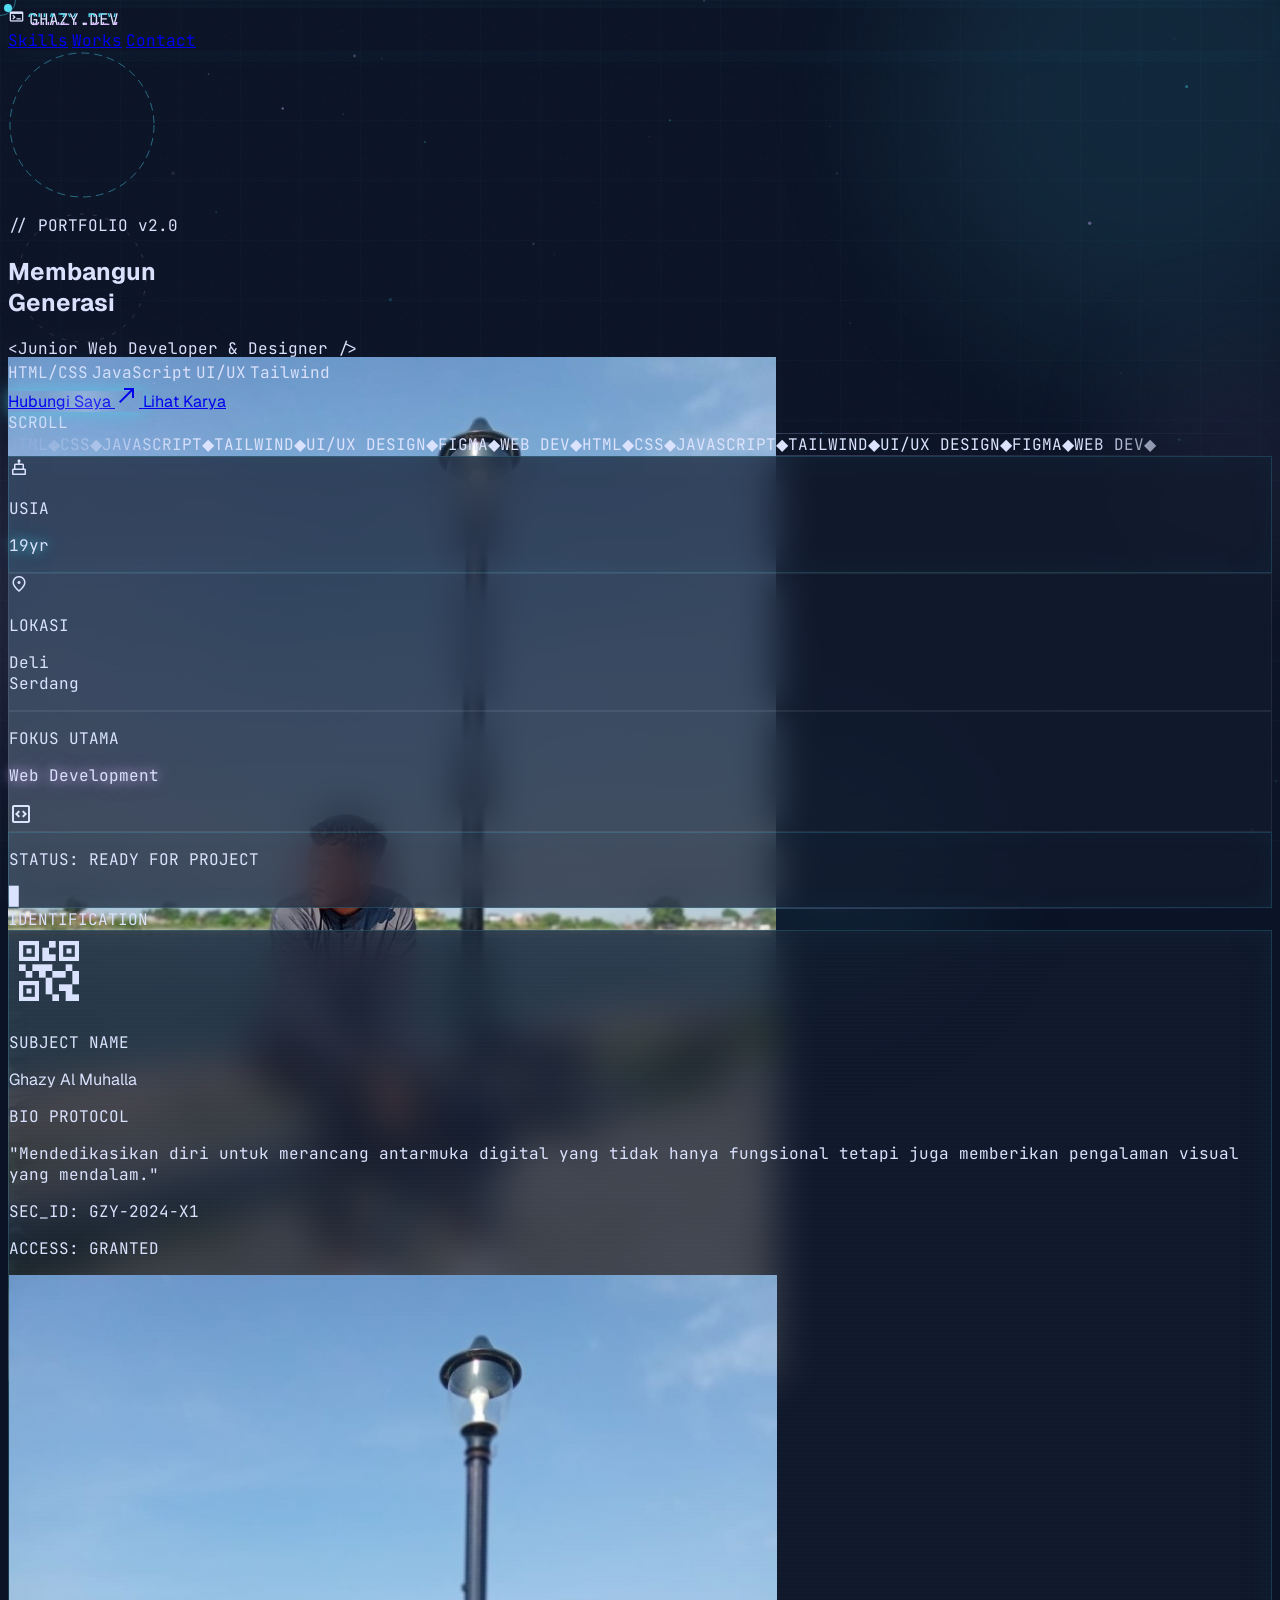
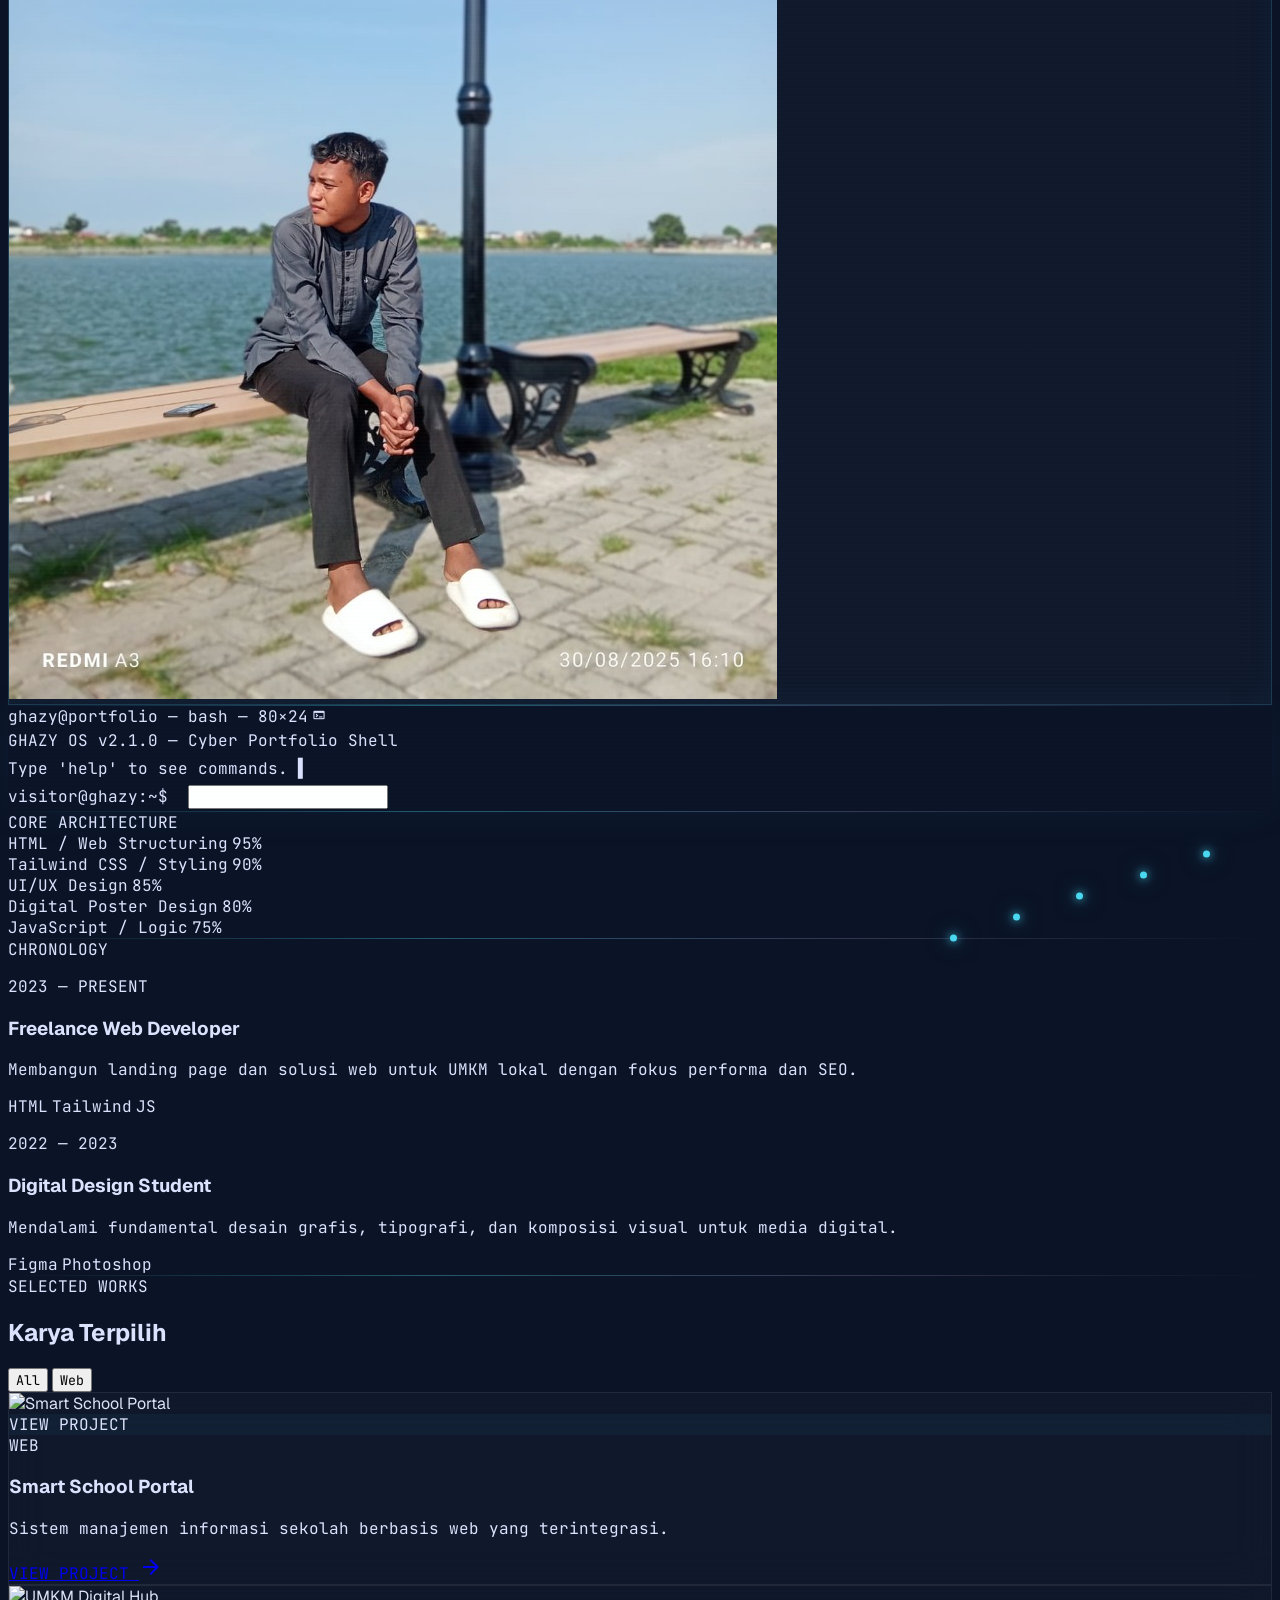
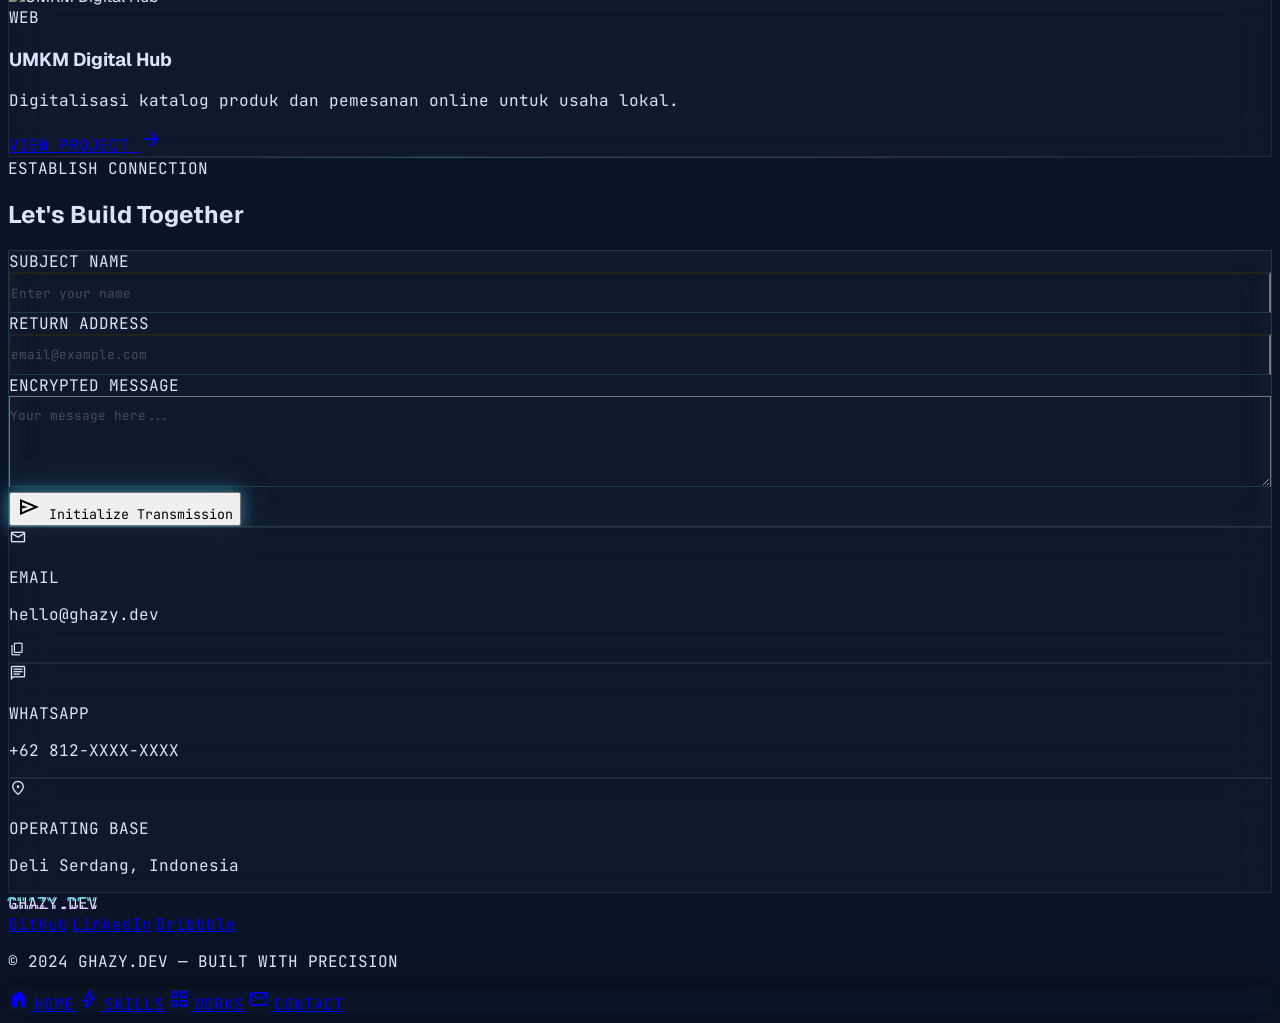
==== commit 765364ae: "Update index.html with completed cyber-minimalist portfolio and add profile.jpg" ====
--- a/index.html
+++ b/index.html
@@ -116,7 +116,7 @@
 .tilt{transform-style:preserve-3d;transition:transform .12s;}
 
 /* ── PROJECT CARD ── */
-.proj-card{transition:transform .35s cubic-bezier(.23,1,.32,1),box-shadow .35s;}
+.proj-card{transition:transform .35s cubic-bezier(.23,1,.32,1),opacity .35s,box-shadow .35s;}
 .proj-card:hover{transform:translateY(-5px);box-shadow:0 24px 60px rgba(0,0,0,.45),0 0 40px rgba(74,216,240,.07);}
 .proj-img img{transition:transform .7s cubic-bezier(.23,1,.32,1),filter .35s;filter:grayscale(25%);}
 .proj-card:hover .proj-img img{transform:scale(1.09);filter:grayscale(0);}
@@ -238,7 +238,7 @@
       <!-- Photo -->
       <div class="absolute inset-3 rounded-full border border-secondary/35 p-1 overflow-hidden">
         <img alt="Ghazy" class="w-full h-full object-cover rounded-full grayscale hover:grayscale-0 transition-all duration-700"
-          src="https://lh3.googleusercontent.com/aida-public/[base64]"/>
+          src="./profile.jpg"/>
       </div>
       <!-- Online badge -->
       <div class="absolute -bottom-0 left-1/2 -translate-x-1/2 flex items-center gap-1 bg-surface-container-low/90 border border-secondary/30 rounded-full px-2.5 py-1 backdrop-blur-sm">
@@ -292,7 +292,7 @@
   <div class="s-div mx-6"></div>
 
   <!-- ── MARQUEE SKILLS ── -->
-  <section class="overflow-hidden reveal" style="mask:linear-gradient(90deg,transparent,black 15%,black 85%,transparent);">
+  <section class="overflow-hidden reveal" style="mask:linear-gradient(90deg,transparent,black 15%,black 85%,transparent); -webkit-mask:linear-gradient(90deg,transparent,black 15%,black 85%,transparent);">
     <div class="marquee-inner py-2">
       <span class="font-mono text-xs text-on-surface-variant/40 tracking-widest mx-6">HTML</span><span class="text-secondary/30 mx-2">◆</span>
       <span class="font-mono text-xs text-on-surface-variant/40 tracking-widest mx-6">CSS</span><span class="text-secondary/30 mx-2">◆</span>
@@ -380,7 +380,7 @@
             <p>ACCESS: <span class="text-green-400">GRANTED</span></p>
           </div>
           <img alt="ID" class="w-12 h-12 rounded border border-secondary/30 p-1 opacity-40"
-            src="https://lh3.googleusercontent.com/aida-public/[base64]"/>
+            src="./profile.jpg"/>
         </div>
       </div>
     </div>
@@ -570,17 +570,17 @@
     <div class="glass-card-cyan rounded-xl p-6 space-y-5 reveal d2">
       <div>
         <label class="font-mono text-[10px] text-on-surface-variant block mb-2 tracking-widest">SUBJECT NAME</label>
-        <input class="c-input" placeholder="Enter your name" type="text"/>
+        <input id="contact-name" class="c-input" placeholder="Enter your name" type="text"/>
       </div>
       <div>
         <label class="font-mono text-[10px] text-on-surface-variant block mb-2 tracking-widest">RETURN ADDRESS</label>
-        <input class="c-input" placeholder="email@example.com" type="email"/>
+        <input id="contact-email" class="c-input" placeholder="email@example.com" type="email"/>
       </div>
       <div>
         <label class="font-mono text-[10px] text-on-surface-variant block mb-2 tracking-widest">ENCRYPTED MESSAGE</label>
-        <textarea class="c-input resize-none" placeholder="Your message here..." rows="4"></textarea>
-      </div>
-      <button class="mag-btn w-full bg-secondary text-on-secondary py-3 rounded-lg font-bold font-mono text-xs tracking-widest uppercase neon-glow flex items-center justify-center gap-2">
+        <textarea id="contact-message" class="c-input resize-none" placeholder="Your message here..." rows="4"></textarea>
+      </div>
+      <button id="send-btn" class="mag-btn w-full bg-secondary text-on-secondary py-3 rounded-lg font-bold font-mono text-xs tracking-widest uppercase neon-glow flex items-center justify-center gap-2">
         <span class="material-symbols-outlined text-base">send</span>
         Initialize Transmission
       </button>
@@ -592,7 +592,7 @@
           <p class="font-mono text-[10px] text-on-surface-variant tracking-widest">EMAIL</p>
           <p class="font-mono text-sm text-on-surface">hello@ghazy.dev</p>
         </div>
-        <span class="material-symbols-outlined ml-auto text-on-surface-variant/30 hover:text-secondary transition-colors cursor-pointer" style="font-size:16px;">content_copy</span>
+        <span id="copy-email-btn" class="material-symbols-outlined ml-auto text-on-surface-variant/30 hover:text-secondary transition-colors cursor-pointer" style="font-size:16px;">content_copy</span>
       </div>
       <div class="flex items-center gap-4 glass-card p-4 rounded-xl glow-hover">
         <div class="w-9 h-9 rounded-full border border-secondary/30 flex items-center justify-center text-secondary flex-shrink-0"><span class="material-symbols-outlined" style="font-size:18px;">chat</span></div>
@@ -821,119 +821,141 @@
 const cmds = {
   'help': `<span style="color:#ddb8ff">Available:</span> <span style="color:#4ad8f0">about</span>, <span style="color:#4ad8f0">skills</span>, <span style="color:#4ad8f0">contact</span>, <span style="color:#4ad8f0">projects</span>, <span style="color:#4ad8f0">clear</span>, <span style="color:#4ad8f0">whoami</span>, <span style="color:#4ad8f0">date</span>`,
   'about': `<span style="color:#dbe2fd">Ghazy Al Muhalla — 19 y/o Junior Dev.<br>Building digital legacies from Deli Serdang, Indonesia.</span>`,
-  'skills': `<span style="color:#dbe2fd">HTML <span style="color:#4ad8f0">95%</span> | Tailwind <span style="color:#4ad8f0">90%</span> | UI/UX <span style="color:#4ad8f0">85%</span> | JS <span style="color:#4ad8f0">75%</span></span>`,
-  'contact': `<span style="color:#dbe2fd">Email: <span style="color:#4ad8f0">hello@ghazy.dev</span><br>WA: <span style="color:#4ad8f0">+62 812-XXXX-XXXX</span></span>`,
-  'projects': `<span style="color:#dbe2fd">1. Smart School Portal — <span style="color:#4ad8f0">Web</span><br>2. UMKM Digital Hub — <span style="color:#4ad8f0">Web</span></span>`,
-  'whoami': `<span style="color:#4ad8f0">visitor</span> — <span style="color:#dbe2fd">guest access granted ✓</span>`,
-  'date': `<span style="color:#dbe2fd">${new Date().toLocaleDateString('id-ID',{weekday:'long',year:'numeric',month:'long',day:'numeric'})}</span>`,
-  'clear': 'CLEAR'
+  'skills': `<span style="color:#4ad8f0">Core Architecture Skills:</span><br>
+             - HTML/Web Structuring: <span style="color:#ddb8ff">95%</span><br>
+             - Tailwind CSS/Styling: <span style="color:#ddb8ff">90%</span><br>
+             - UI/UX Design: <span style="color:#ddb8ff">85%</span><br>
+             - Digital Poster Design: <span style="color:#ddb8ff">80%</span><br>
+             - JavaScript/Logic: <span style="color:#ddb8ff">75%</span>`,
+  'contact': `<span style="color:#4ad8f0">Establish Connection:</span><br>
+              - Email: <span style="color:#ddb8ff">hello@ghazy.dev</span><br>
+              - WhatsApp: <span style="color:#ddb8ff">+62 812-XXXX-XXXX</span><br>
+              - Base: <span style="color:#ddb8ff">Deli Serdang, Indonesia</span>`,
+  'projects': `<span style="color:#4ad8f0">Selected Works:</span><br>
+               1. <span style="color:#ddb8ff">Smart School Portal</span>: Integrated school management web system.<br>
+               2. <span style="color:#ddb8ff">UMKM Digital Hub</span>: Local business catalog and online order platform.`,
+  'whoami': `<span style="color:#dbe2fd">guest@ghazy.dev — Cyber Space Voyager. Access: GRANTED.</span>`,
+  'date': `<span style="color:#dbe2fd">${new Date().toString()}</span>`
 };
-function typeOutput(container, html, speed=12) {
-  const temp = document.createElement('div'); temp.innerHTML = html;
-  const text = temp.textContent;
-  let i = 0;
-  container.innerHTML = '';
-  const iv = setInterval(() => {
-    if(i >= text.length) { container.innerHTML = html; clearInterval(iv); return; }
-    container.textContent = text.slice(0,++i);
-  }, speed);
-}
+
+termBody.addEventListener('click', () => {
+  termIn.focus();
+});
+
 termIn.addEventListener('keydown', e => {
-  if(e.key === 'Enter') {
-    const cmd = termIn.value.toLowerCase().trim();
-    const line = document.createElement('div'); line.className='mb-2';
-    if(cmd === 'clear') { termOut.innerHTML=''; }
-    else if(cmds[cmd]) {
-      const outDiv = document.createElement('div');
-      line.innerHTML = `<span style="color:#ddb8ff">visitor@ghazy</span><span style="opacity:.5">:</span><span style="color:#4ad8f0">~</span><span style="opacity:.5">$</span> ${cmd}`;
-      termOut.appendChild(line);
-      termOut.appendChild(outDiv);
-      typeOutput(outDiv, cmds[cmd]);
-    } else if(cmd !== '') {
-      line.innerHTML = `<span style="color:#ddb8ff">visitor@ghazy</span><span style="opacity:.5">:</span><span style="color:#4ad8f0">~</span><span style="opacity:.5">$</span> ${cmd}<br><span style="color:#ffb4ab">bash: ${cmd}: command not found. Type 'help'.</span>`;
-      termOut.appendChild(line);
+  if (e.key === 'Enter') {
+    const input = termIn.value.trim();
+    const cmd = input.toLowerCase();
+    let reply = '';
+    
+    if (input) {
+      if (cmd === 'clear') {
+        termOut.innerHTML = '';
+      } else if (cmds[cmd]) {
+        reply = cmds[cmd];
+      } else {
+        reply = `<span style="color:#ffb4ab">Command not found: '${input}'. Type 'help' for available commands.</span>`;
+      }
+      
+      if (cmd !== 'clear') {
+        const promptLine = `<div class="mt-1"><span class="text-tertiary-fixed-dim">visitor@ghazy</span><span class="text-on-surface-variant">:</span><span class="text-secondary">~</span><span class="text-on-surface-variant">$&nbsp;</span>${input}</div>`;
+        termOut.innerHTML += promptLine + `<div>${reply}</div>`;
+      }
+    } else {
+      termOut.innerHTML += `<div><span class="text-tertiary-fixed-dim">visitor@ghazy</span><span class="text-on-surface-variant">:</span><span class="text-secondary">~</span><span class="text-on-surface-variant">$&nbsp;</span></div>`;
     }
-    termIn.value='';
+    
+    termIn.value = '';
     termBody.scrollTop = termBody.scrollHeight;
   }
-  if(e.key === 'Tab') {
-    e.preventDefault();
-    const v = termIn.value.toLowerCase();
-    const m = Object.keys(cmds).find(k => k.startsWith(v));
-    if(m) termIn.value=m;
-  }
 });
-termBody.addEventListener('click', () => termIn.focus());
 
 // ── PROJECT FILTER ──
-document.querySelectorAll('.filter-btn').forEach(btn => {
+const filterBtns = document.querySelectorAll('.filter-btn');
+const projCards = document.querySelectorAll('.proj-card');
+
+filterBtns.forEach(btn => {
   btn.addEventListener('click', () => {
-    document.querySelectorAll('.filter-btn').forEach(b => {
-      b.classList.remove('border-secondary','bg-secondary/10','text-secondary');
-      b.classList.add('border-glass-border','text-on-surface-variant');
+    filterBtns.forEach(b => {
+      b.classList.remove('active', 'border-secondary', 'bg-secondary/10', 'text-secondary');
+      b.classList.add('border-glass-border', 'text-on-surface-variant');
     });
-    btn.classList.add('border-secondary','bg-secondary/10','text-secondary');
-    btn.classList.remove('border-glass-border','text-on-surface-variant');
-    const f = btn.dataset.f;
-    document.querySelectorAll('#proj-grid [data-cat]').forEach(c => {
-      c.style.display = (f==='all'||c.dataset.cat===f) ? '' : 'none';
+    btn.classList.add('active', 'border-secondary', 'bg-secondary/10', 'text-secondary');
+    btn.classList.remove('border-glass-border', 'text-on-surface-variant');
+
+    const filter = btn.dataset.f;
+    projCards.forEach(card => {
+      if (filter === 'all' || card.dataset.cat === filter) {
+        card.style.display = 'block';
+        setTimeout(() => {
+          card.style.opacity = '1';
+          card.style.transform = 'translateY(0)';
+        }, 10);
+      } else {
+        card.style.opacity = '0';
+        card.style.transform = 'translateY(12px)';
+        setTimeout(() => {
+          card.style.display = 'none';
+        }, 350);
+      }
     });
   });
 });
 
-// ── TEXT SCRAMBLE on hover for heading ──
-const scrambleChars = 'ABCDEFGHIJKLMNOPQRSTUVWXYZabcdefghijklmnopqrstuvwxyz0123456789@#$%&';
-function scramble(el, original) {
-  let iter = 0;
-  const maxIter = original.length * 2;
-  const iv = setInterval(() => {
-    el.textContent = original.split('').map((c, i) => {
-      if(c === ' ') return ' ';
-      if(i < iter/2) return c;
-      return scrambleChars[Math.floor(Math.random()*scrambleChars.length)];
-    }).join('');
-    if(iter++ >= maxIter) { el.textContent = original; clearInterval(iv); }
-  }, 40);
+// ── COPY EMAIL ──
+const copyBtn = document.getElementById('copy-email-btn');
+if (copyBtn) {
+  copyBtn.addEventListener('click', () => {
+    const email = 'hello@ghazy.dev';
+    navigator.clipboard.writeText(email).then(() => {
+      const originalText = copyBtn.textContent;
+      copyBtn.textContent = 'check';
+      copyBtn.style.color = '#4ad8f0';
+      setTimeout(() => {
+        copyBtn.textContent = originalText;
+        copyBtn.style.color = '';
+      }, 2000);
+    }).catch(err => {
+      console.error('Failed to copy: ', err);
+    });
+  });
 }
-document.querySelectorAll('h3.font-display').forEach(h => {
-  const orig = h.textContent;
-  h.addEventListener('mouseenter', () => scramble(h, orig));
-});
-
-// ── SCROLL PROGRESS BAR ──
-const progBar = document.createElement('div');
-progBar.style.cssText = 'position:fixed;top:0;left:0;height:2px;background:linear-gradient(90deg,#4ad8f0,#ddb8ff);z-index:9999;transition:width .1s;box-shadow:0 0 8px rgba(74,216,240,.6);';
-document.body.appendChild(progBar);
-window.addEventListener('scroll', () => {
-  const pct2 = (window.scrollY / (document.documentElement.scrollHeight - window.innerHeight)) * 100;
-  progBar.style.width = pct2 + '%';
-});
-
-// ── BOTTOM NAV ACTIVE ──
-const secs = document.querySelectorAll('main section[id]');
-window.addEventListener('scroll', () => {
-  let cur3 = '';
-  secs.forEach(s => { if(window.scrollY >= s.offsetTop - 130) cur3 = s.id; });
-  document.querySelectorAll('.bnav').forEach(item => {
-    item.classList.toggle('text-secondary', item.getAttribute('href') === '#' + cur3);
-    item.classList.toggle('text-on-surface-variant/50', item.getAttribute('href') !== '#' + cur3);
+
+// ── FORM TRANSMISSION ──
+const sendBtn = document.getElementById('send-btn');
+if (sendBtn) {
+  sendBtn.addEventListener('click', () => {
+    const name = document.getElementById('contact-name').value.trim();
+    const email = document.getElementById('contact-email').value.trim();
+    const message = document.getElementById('contact-message').value.trim();
+    
+    if (!name || !email || !message) {
+      alert('Semua bidang harus diisi untuk menginisialisasi transmisi.');
+      return;
+    }
+
+    const originalText = sendBtn.innerHTML;
+    sendBtn.disabled = true;
+    sendBtn.innerHTML = `<span class="material-symbols-outlined text-base animate-spin">sync</span> TRANSMITTING...`;
+
+    setTimeout(() => {
+      sendBtn.innerHTML = `<span class="material-symbols-outlined text-base">done_all</span> TRANSMISSION SUCCESSFUL`;
+      sendBtn.style.background = '#ddb8ff';
+      sendBtn.style.color = '#0b1326';
+      
+      document.getElementById('contact-name').value = '';
+      document.getElementById('contact-email').value = '';
+      document.getElementById('contact-message').value = '';
+
+      setTimeout(() => {
+        sendBtn.disabled = false;
+        sendBtn.innerHTML = originalText;
+        sendBtn.style.background = '';
+        sendBtn.style.color = '';
+      }, 3000);
+    }, 1500);
   });
-});
-
-// ── RIPPLE on buttons ──
-document.querySelectorAll('.mag-btn').forEach(btn => {
-  btn.addEventListener('click', e => {
-    const r = btn.getBoundingClientRect();
-    const rpl = document.createElement('span');
-    const size = Math.max(r.width, r.height);
-    rpl.style.cssText = `position:absolute;width:${size}px;height:${size}px;left:${e.clientX-r.left-size/2}px;top:${e.clientY-r.top-size/2}px;background:rgba(255,255,255,.2);border-radius:50%;transform:scale(0);animation:ripple .5s ease-out forwards;pointer-events:none;`;
-    btn.appendChild(rpl);
-    setTimeout(() => rpl.remove(), 600);
-  });
-});
-const rplStyle = document.createElement('style');
-rplStyle.textContent = '@keyframes ripple{to{transform:scale(2.5);opacity:0;}}';
-document.head.appendChild(rplStyle);
+}
 </script>
 </body>
 </html>
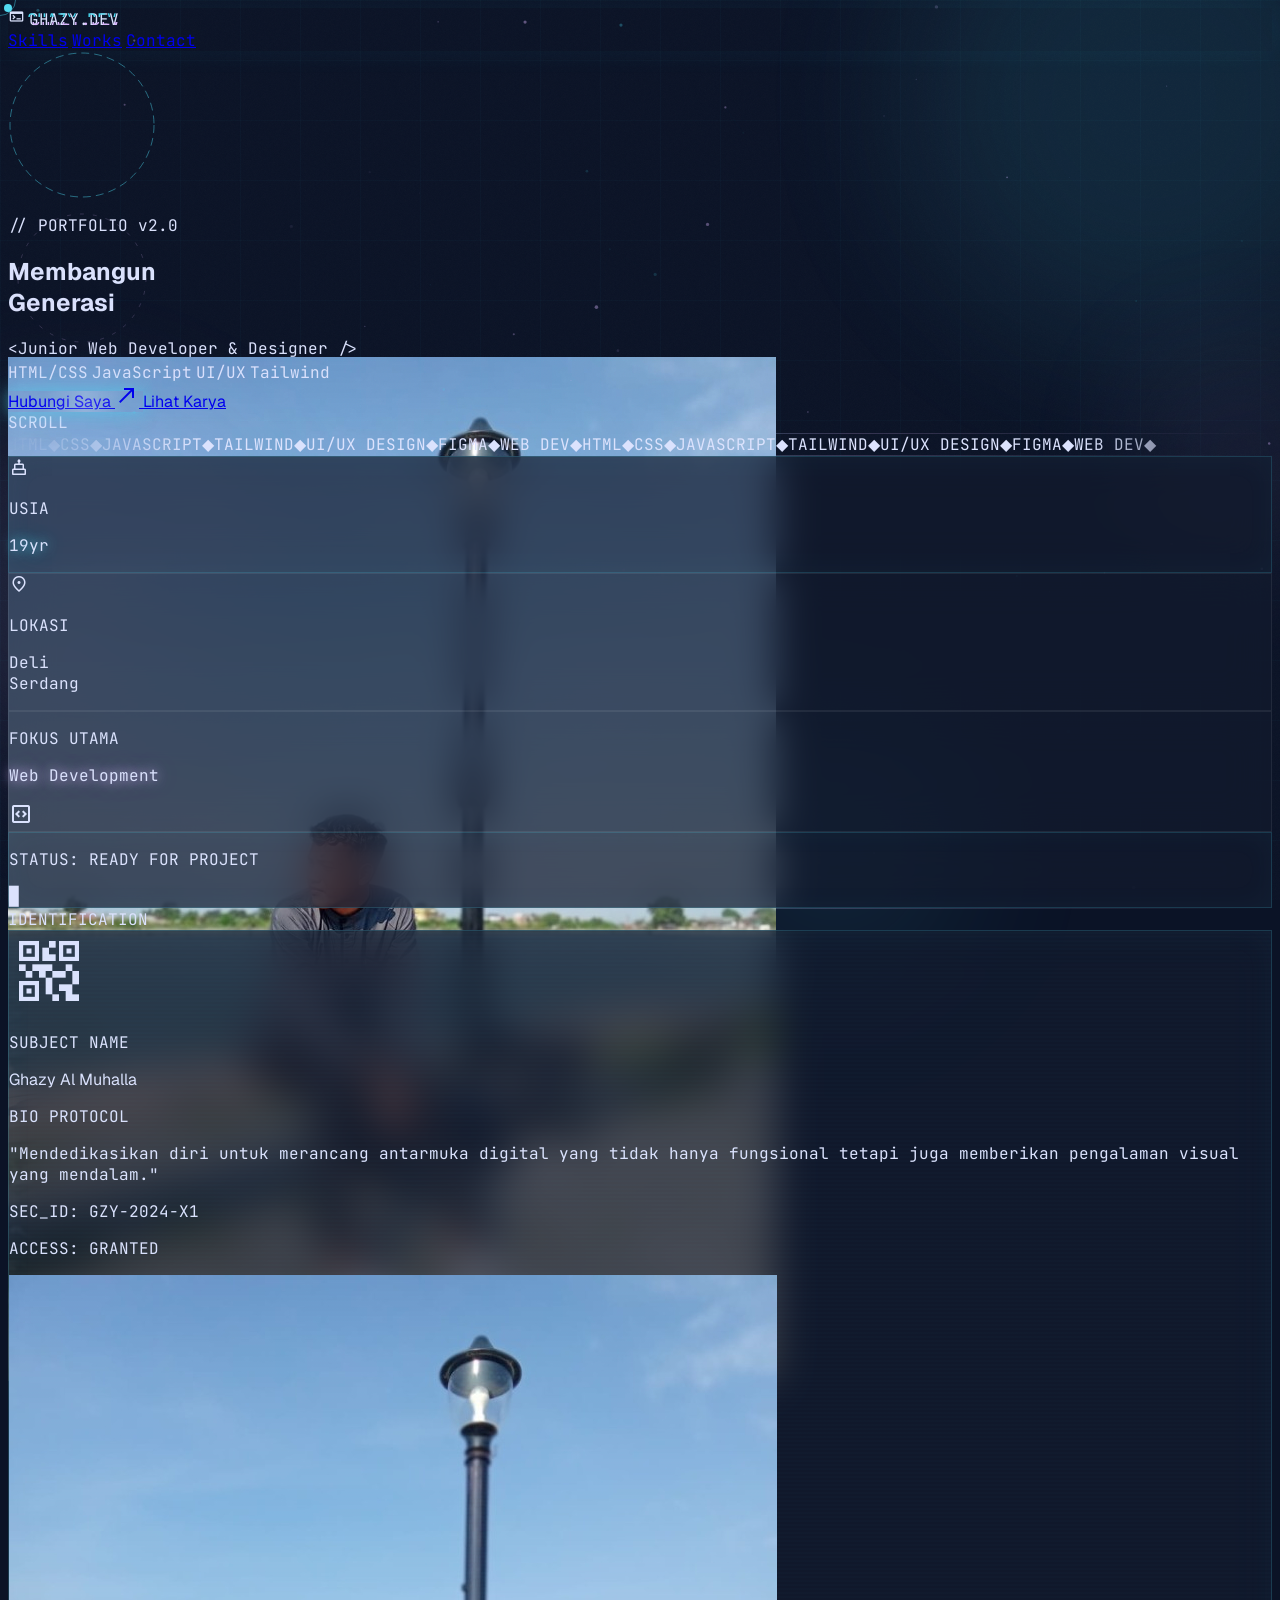
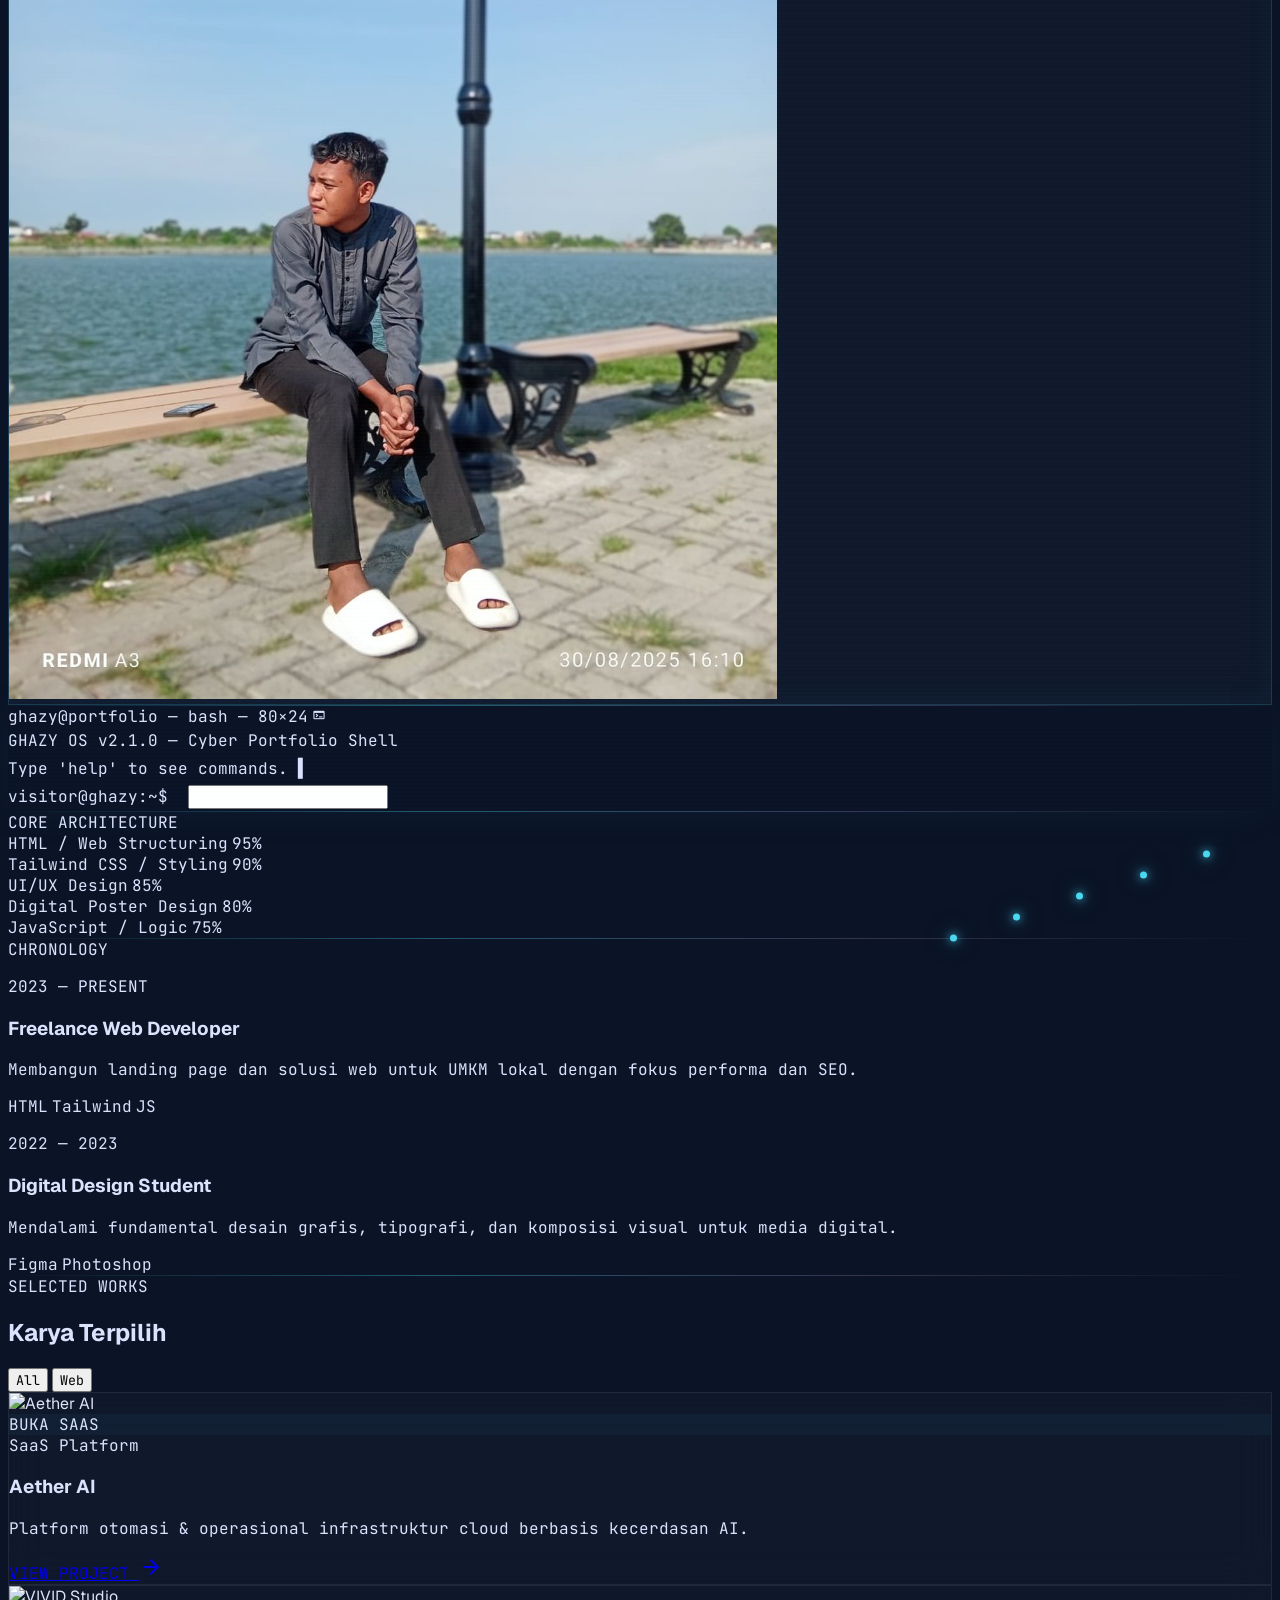
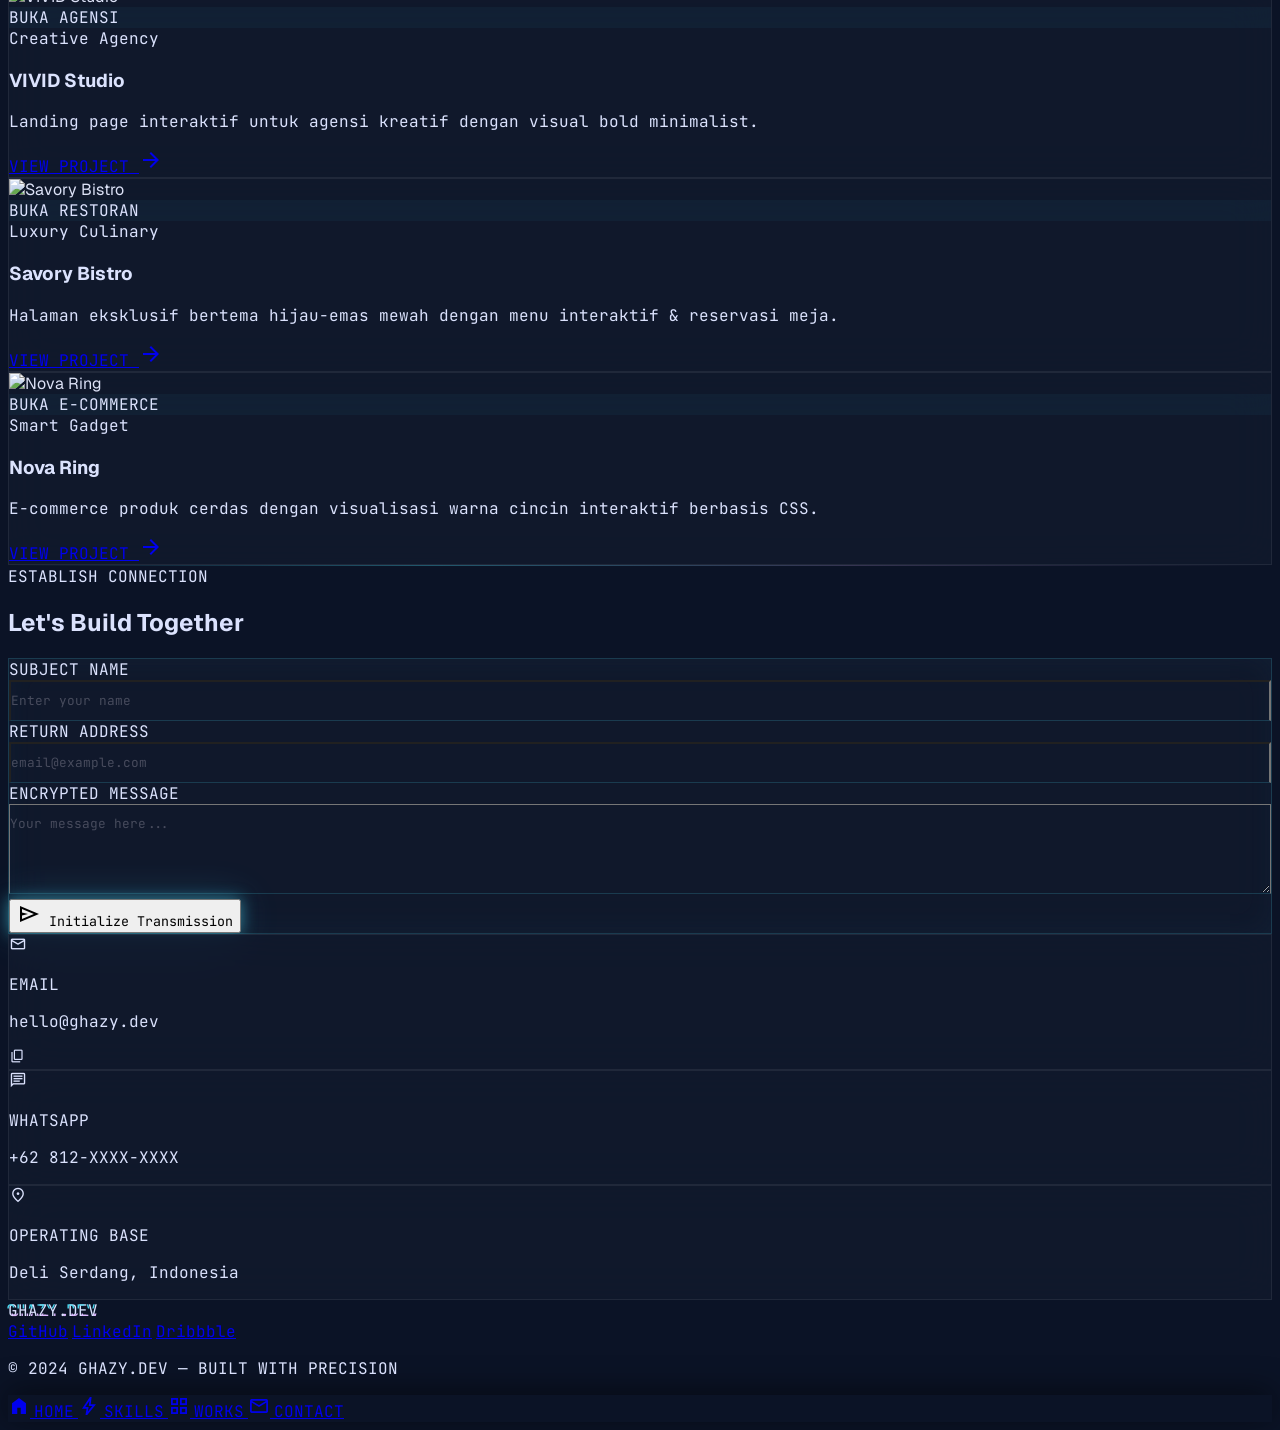
==== commit 9cfb9a38: "feat: add 4 premium landing pages and integrate with portfolio" ====
--- a/index.html
+++ b/index.html
@@ -521,38 +521,83 @@
       </div>
     </div>
     <div class="space-y-5" id="proj-grid">
+      <!-- Project 1: Aether AI -->
       <div class="proj-card glass-card rounded-xl overflow-hidden reveal d1 glow-hover" data-cat="web">
         <div class="proj-img h-44 relative overflow-hidden">
-          <img alt="Smart School Portal" class="w-full h-full object-cover"
-            src="https://lh3.googleusercontent.com/aida-public/[base64]"/>
+          <img alt="Aether AI" class="w-full h-full object-cover"
+            src="https://images.unsplash.com/photo-1618005182384-a83a8bd57fbe?auto=format&fit=crop&w=700&q=80"/>
           <div class="absolute inset-0 bg-gradient-to-t from-surface-dim via-transparent to-transparent"></div>
-          <!-- Hover overlay beam -->
           <div class="absolute inset-0 opacity-0 proj-overlay transition-opacity duration-300 flex items-center justify-center" style="background:rgba(74,216,240,.04);">
-            <span class="font-mono text-[10px] text-secondary tracking-widest border border-secondary/40 px-3 py-1 rounded-full backdrop-blur-sm">VIEW PROJECT</span>
+            <span class="font-mono text-[10px] text-secondary tracking-widest border border-secondary/40 px-3 py-1 rounded-full backdrop-blur-sm">BUKA SAAS</span>
           </div>
           <div class="absolute top-3 right-3">
-            <span class="font-mono text-[10px] bg-secondary/20 text-secondary px-2 py-0.5 rounded border border-secondary/30 backdrop-blur-sm">WEB</span>
+            <span class="font-mono text-[10px] bg-secondary/20 text-secondary px-2 py-0.5 rounded border border-secondary/30 backdrop-blur-sm">SaaS Platform</span>
           </div>
         </div>
         <div class="p-5">
-          <h3 class="font-display font-bold text-base mb-1">Smart School Portal</h3>
-          <p class="font-mono text-xs text-on-surface-variant mb-4 leading-relaxed">Sistem manajemen informasi sekolah berbasis web yang terintegrasi.</p>
-          <a class="text-secondary font-mono text-xs flex items-center gap-1 hover:gap-2 transition-all w-fit" href="#">VIEW PROJECT <span class="material-symbols-outlined text-sm">arrow_forward</span></a>
-        </div>
-      </div>
+          <h3 class="font-display font-bold text-base mb-1">Aether AI</h3>
+          <p class="font-mono text-xs text-on-surface-variant mb-4 leading-relaxed">Platform otomasi & operasional infrastruktur cloud berbasis kecerdasan AI.</p>
+          <a class="text-secondary font-mono text-xs flex items-center gap-1 hover:gap-2 transition-all w-fit" href="saas-landing.html">VIEW PROJECT <span class="material-symbols-outlined text-sm">arrow_forward</span></a>
+        </div>
+      </div>
+
+      <!-- Project 2: VIVID Studio -->
       <div class="proj-card glass-card rounded-xl overflow-hidden reveal d2 glow-hover" data-cat="web">
         <div class="proj-img h-44 relative overflow-hidden">
-          <img alt="UMKM Digital Hub" class="w-full h-full object-cover"
-            src="https://lh3.googleusercontent.com/aida-public/[base64]"/>
+          <img alt="VIVID Studio" class="w-full h-full object-cover"
+            src="https://images.unsplash.com/photo-1542744094-3a31f103e35f?auto=format&fit=crop&w=700&q=80"/>
           <div class="absolute inset-0 bg-gradient-to-t from-surface-dim via-transparent to-transparent"></div>
+          <div class="absolute inset-0 opacity-0 proj-overlay transition-opacity duration-300 flex items-center justify-center" style="background:rgba(74,216,240,.04);">
+            <span class="font-mono text-[10px] text-secondary tracking-widest border border-secondary/40 px-3 py-1 rounded-full backdrop-blur-sm">BUKA AGENSI</span>
+          </div>
           <div class="absolute top-3 right-3">
-            <span class="font-mono text-[10px] bg-secondary/20 text-secondary px-2 py-0.5 rounded border border-secondary/30 backdrop-blur-sm">WEB</span>
+            <span class="font-mono text-[10px] bg-secondary/20 text-secondary px-2 py-0.5 rounded border border-secondary/30 backdrop-blur-sm">Creative Agency</span>
           </div>
         </div>
         <div class="p-5">
-          <h3 class="font-display font-bold text-base mb-1">UMKM Digital Hub</h3>
-          <p class="font-mono text-xs text-on-surface-variant mb-4 leading-relaxed">Digitalisasi katalog produk dan pemesanan online untuk usaha lokal.</p>
-          <a class="text-secondary font-mono text-xs flex items-center gap-1 hover:gap-2 transition-all w-fit" href="#">VIEW PROJECT <span class="material-symbols-outlined text-sm">arrow_forward</span></a>
+          <h3 class="font-display font-bold text-base mb-1">VIVID Studio</h3>
+          <p class="font-mono text-xs text-on-surface-variant mb-4 leading-relaxed">Landing page interaktif untuk agensi kreatif dengan visual bold minimalist.</p>
+          <a class="text-secondary font-mono text-xs flex items-center gap-1 hover:gap-2 transition-all w-fit" href="agency-landing.html">VIEW PROJECT <span class="material-symbols-outlined text-sm">arrow_forward</span></a>
+        </div>
+      </div>
+
+      <!-- Project 3: Savory Bistro -->
+      <div class="proj-card glass-card rounded-xl overflow-hidden reveal d3 glow-hover" data-cat="web">
+        <div class="proj-img h-44 relative overflow-hidden">
+          <img alt="Savory Bistro" class="w-full h-full object-cover"
+            src="https://images.unsplash.com/photo-1517248135467-4c7edcad34c4?auto=format&fit=crop&w=700&q=80"/>
+          <div class="absolute inset-0 bg-gradient-to-t from-surface-dim via-transparent to-transparent"></div>
+          <div class="absolute inset-0 opacity-0 proj-overlay transition-opacity duration-300 flex items-center justify-center" style="background:rgba(74,216,240,.04);">
+            <span class="font-mono text-[10px] text-secondary tracking-widest border border-secondary/40 px-3 py-1 rounded-full backdrop-blur-sm">BUKA RESTORAN</span>
+          </div>
+          <div class="absolute top-3 right-3">
+            <span class="font-mono text-[10px] bg-secondary/20 text-secondary px-2 py-0.5 rounded border border-secondary/30 backdrop-blur-sm">Luxury Culinary</span>
+          </div>
+        </div>
+        <div class="p-5">
+          <h3 class="font-display font-bold text-base mb-1">Savory Bistro</h3>
+          <p class="font-mono text-xs text-on-surface-variant mb-4 leading-relaxed">Halaman eksklusif bertema hijau-emas mewah dengan menu interaktif & reservasi meja.</p>
+          <a class="text-secondary font-mono text-xs flex items-center gap-1 hover:gap-2 transition-all w-fit" href="culinary-landing.html">VIEW PROJECT <span class="material-symbols-outlined text-sm">arrow_forward</span></a>
+        </div>
+      </div>
+
+      <!-- Project 4: Nova Ring -->
+      <div class="proj-card glass-card rounded-xl overflow-hidden reveal d4 glow-hover" data-cat="web">
+        <div class="proj-img h-44 relative overflow-hidden">
+          <img alt="Nova Ring" class="w-full h-full object-cover"
+            src="https://images.unsplash.com/photo-1613688244550-91a9826804fa?auto=format&fit=crop&w=700&q=80"/>
+          <div class="absolute inset-0 bg-gradient-to-t from-surface-dim via-transparent to-transparent"></div>
+          <div class="absolute inset-0 opacity-0 proj-overlay transition-opacity duration-300 flex items-center justify-center" style="background:rgba(74,216,240,.04);">
+            <span class="font-mono text-[10px] text-secondary tracking-widest border border-secondary/40 px-3 py-1 rounded-full backdrop-blur-sm">BUKA E-COMMERCE</span>
+          </div>
+          <div class="absolute top-3 right-3">
+            <span class="font-mono text-[10px] bg-secondary/20 text-secondary px-2 py-0.5 rounded border border-secondary/30 backdrop-blur-sm">Smart Gadget</span>
+          </div>
+        </div>
+        <div class="p-5">
+          <h3 class="font-display font-bold text-base mb-1">Nova Ring</h3>
+          <p class="font-mono text-xs text-on-surface-variant mb-4 leading-relaxed">E-commerce produk cerdas dengan visualisasi warna cincin interaktif berbasis CSS.</p>
+          <a class="text-secondary font-mono text-xs flex items-center gap-1 hover:gap-2 transition-all w-fit" href="product-landing.html">VIEW PROJECT <span class="material-symbols-outlined text-sm">arrow_forward</span></a>
         </div>
       </div>
     </div>
@@ -832,8 +877,10 @@
               - WhatsApp: <span style="color:#ddb8ff">+62 812-XXXX-XXXX</span><br>
               - Base: <span style="color:#ddb8ff">Deli Serdang, Indonesia</span>`,
   'projects': `<span style="color:#4ad8f0">Selected Works:</span><br>
-               1. <span style="color:#ddb8ff">Smart School Portal</span>: Integrated school management web system.<br>
-               2. <span style="color:#ddb8ff">UMKM Digital Hub</span>: Local business catalog and online order platform.`,
+               1. <span style="color:#ddb8ff">Aether AI</span>: Otomasi awan berbasis kecerdasan AI.<br>
+               2. <span style="color:#ddb8ff">VIVID Studio</span>: Portofolio interaktif agensi desain kreatif.<br>
+               3. <span style="color:#ddb8ff">Savory Bistro</span>: Menu & reservasi restoran mewah.<br>
+               4. <span style="color:#ddb8ff">Nova Ring</span>: E-commerce smart ring dengan pembuat variasi warna CSS.`,
   'whoami': `<span style="color:#dbe2fd">guest@ghazy.dev — Cyber Space Voyager. Access: GRANTED.</span>`,
   'date': `<span style="color:#dbe2fd">${new Date().toString()}</span>`
 };
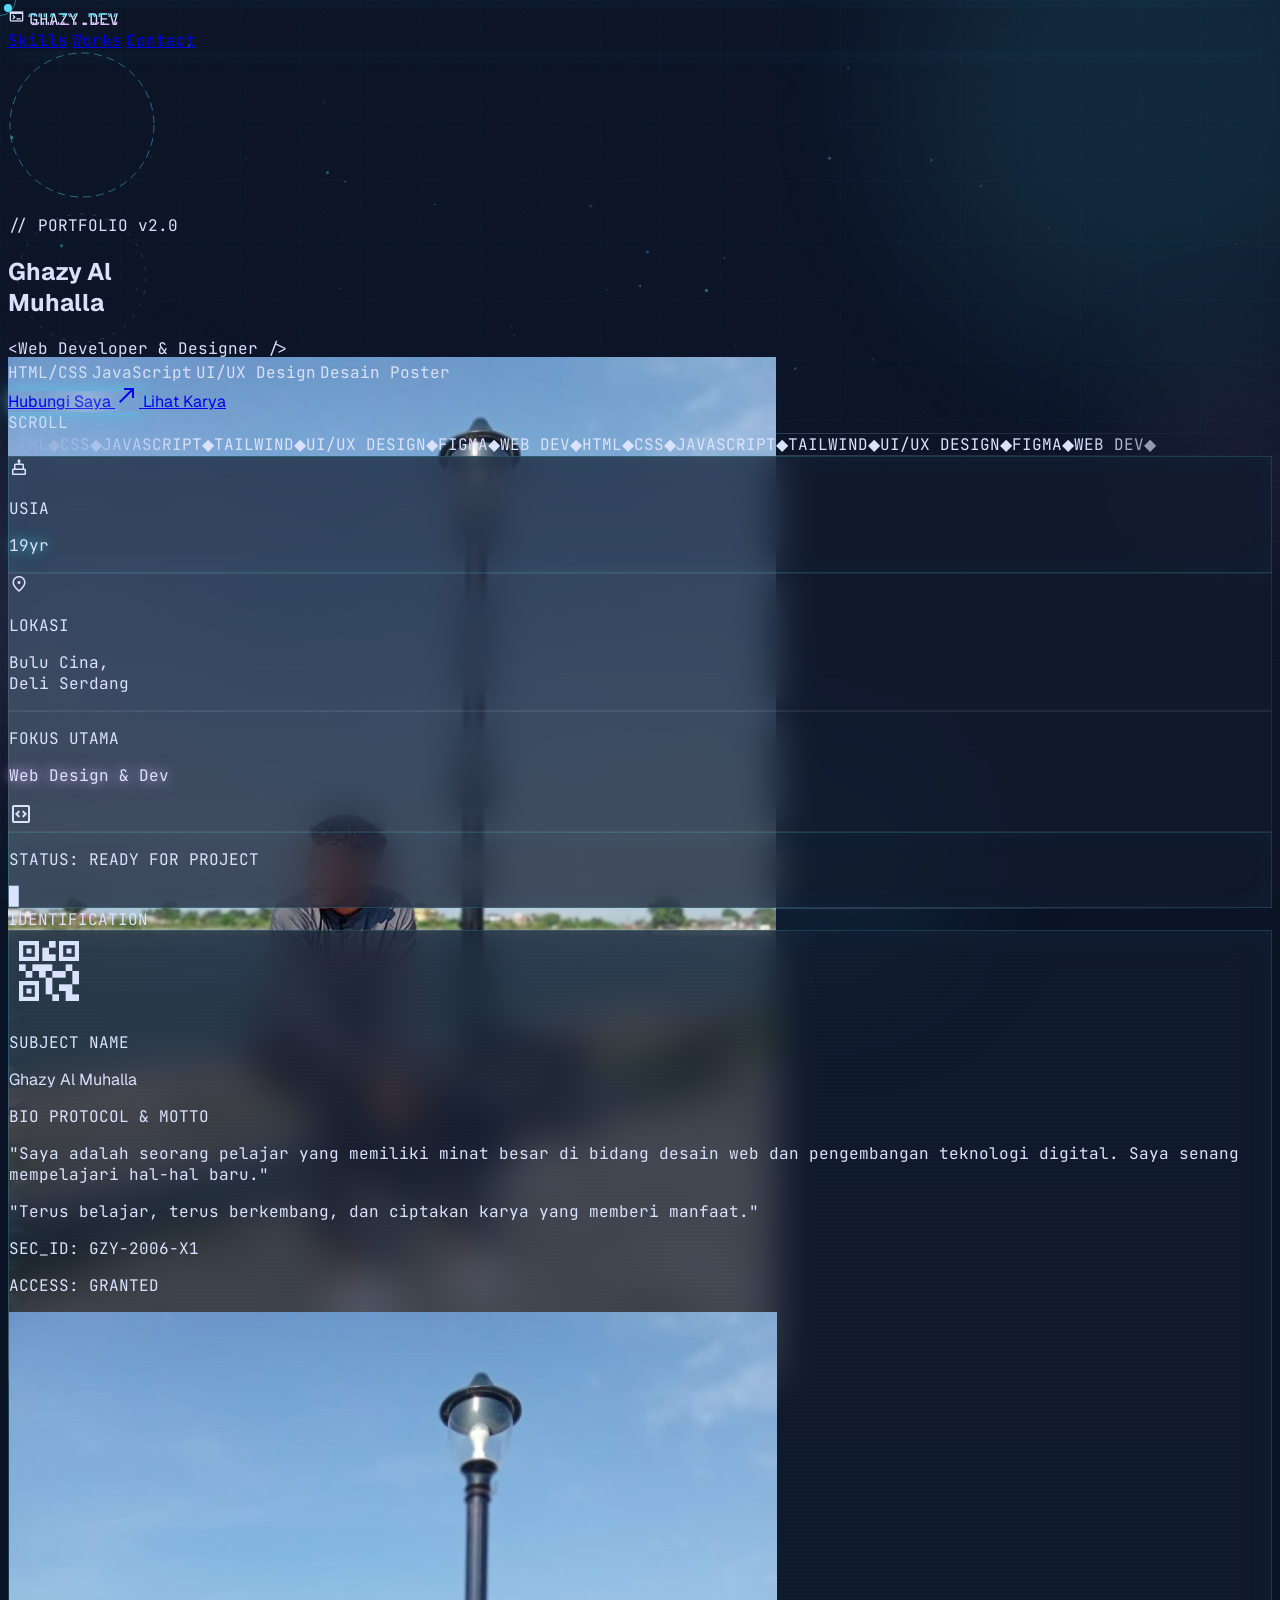
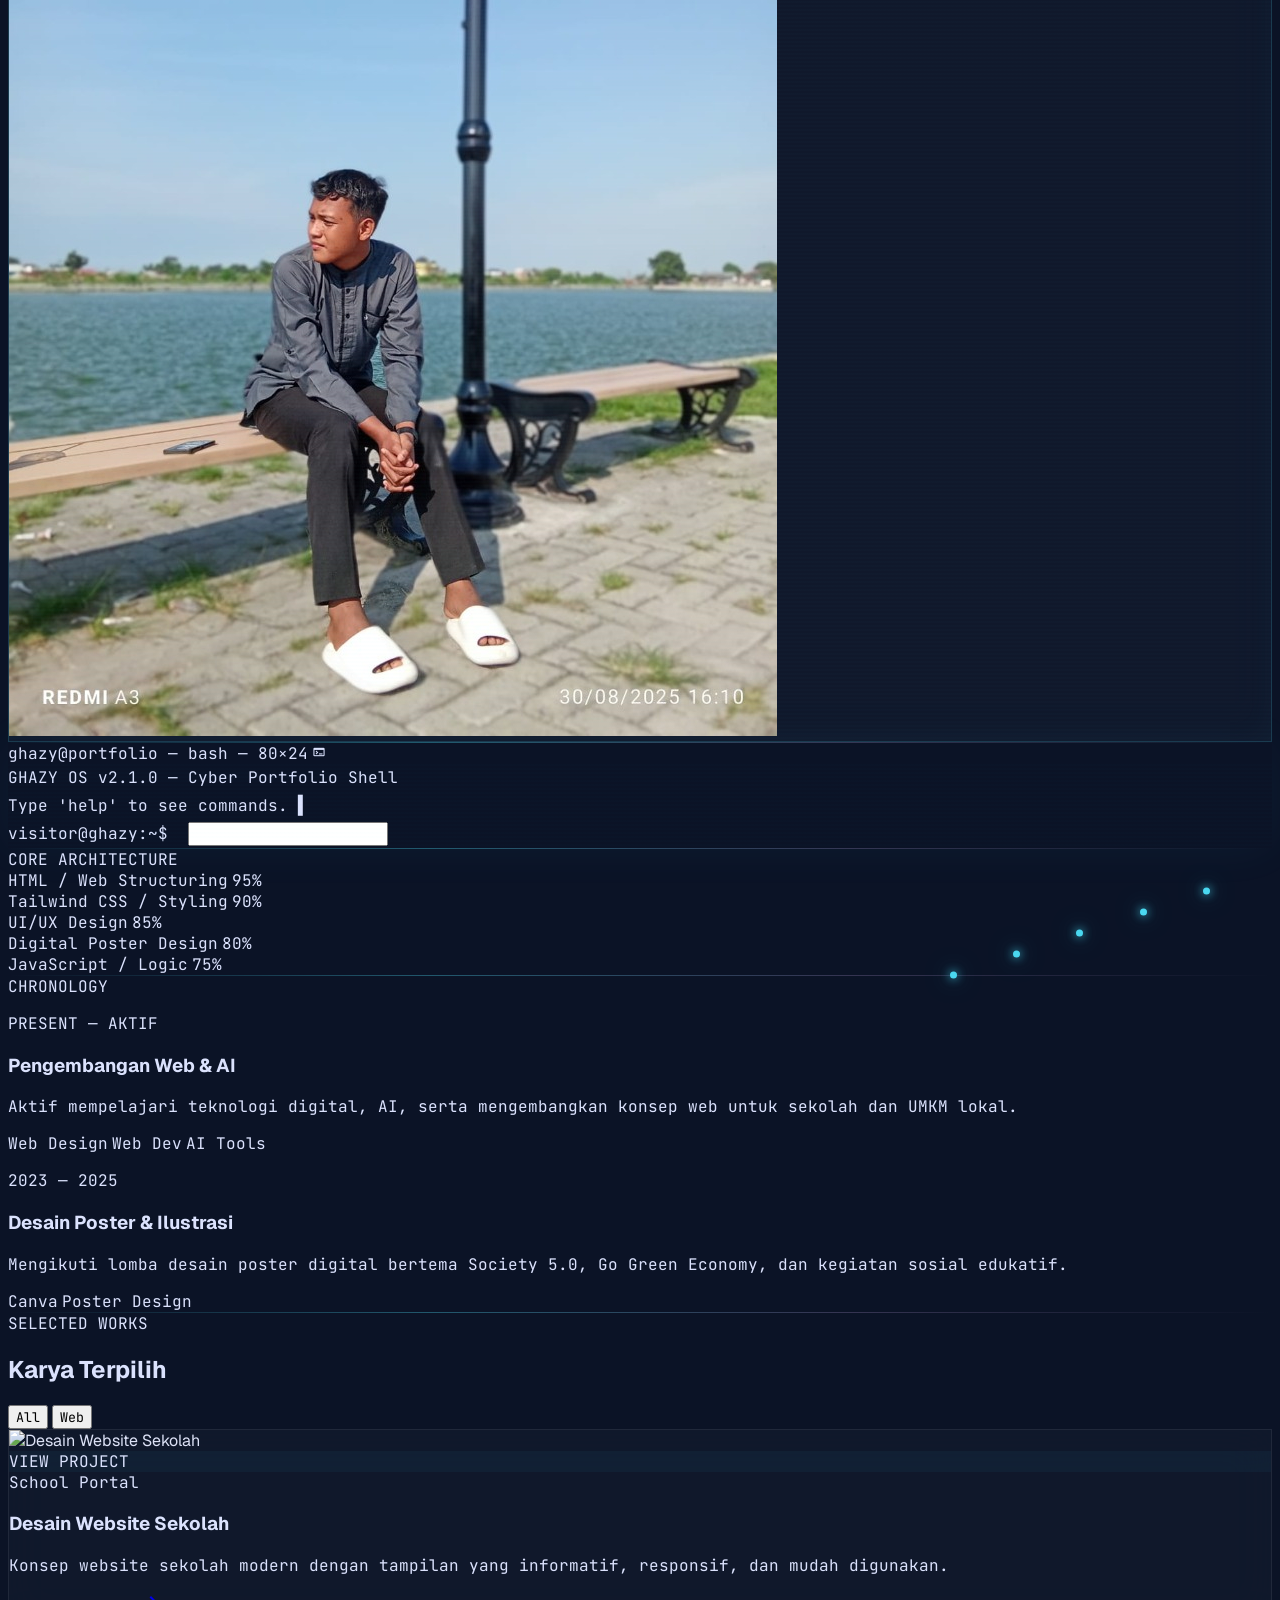
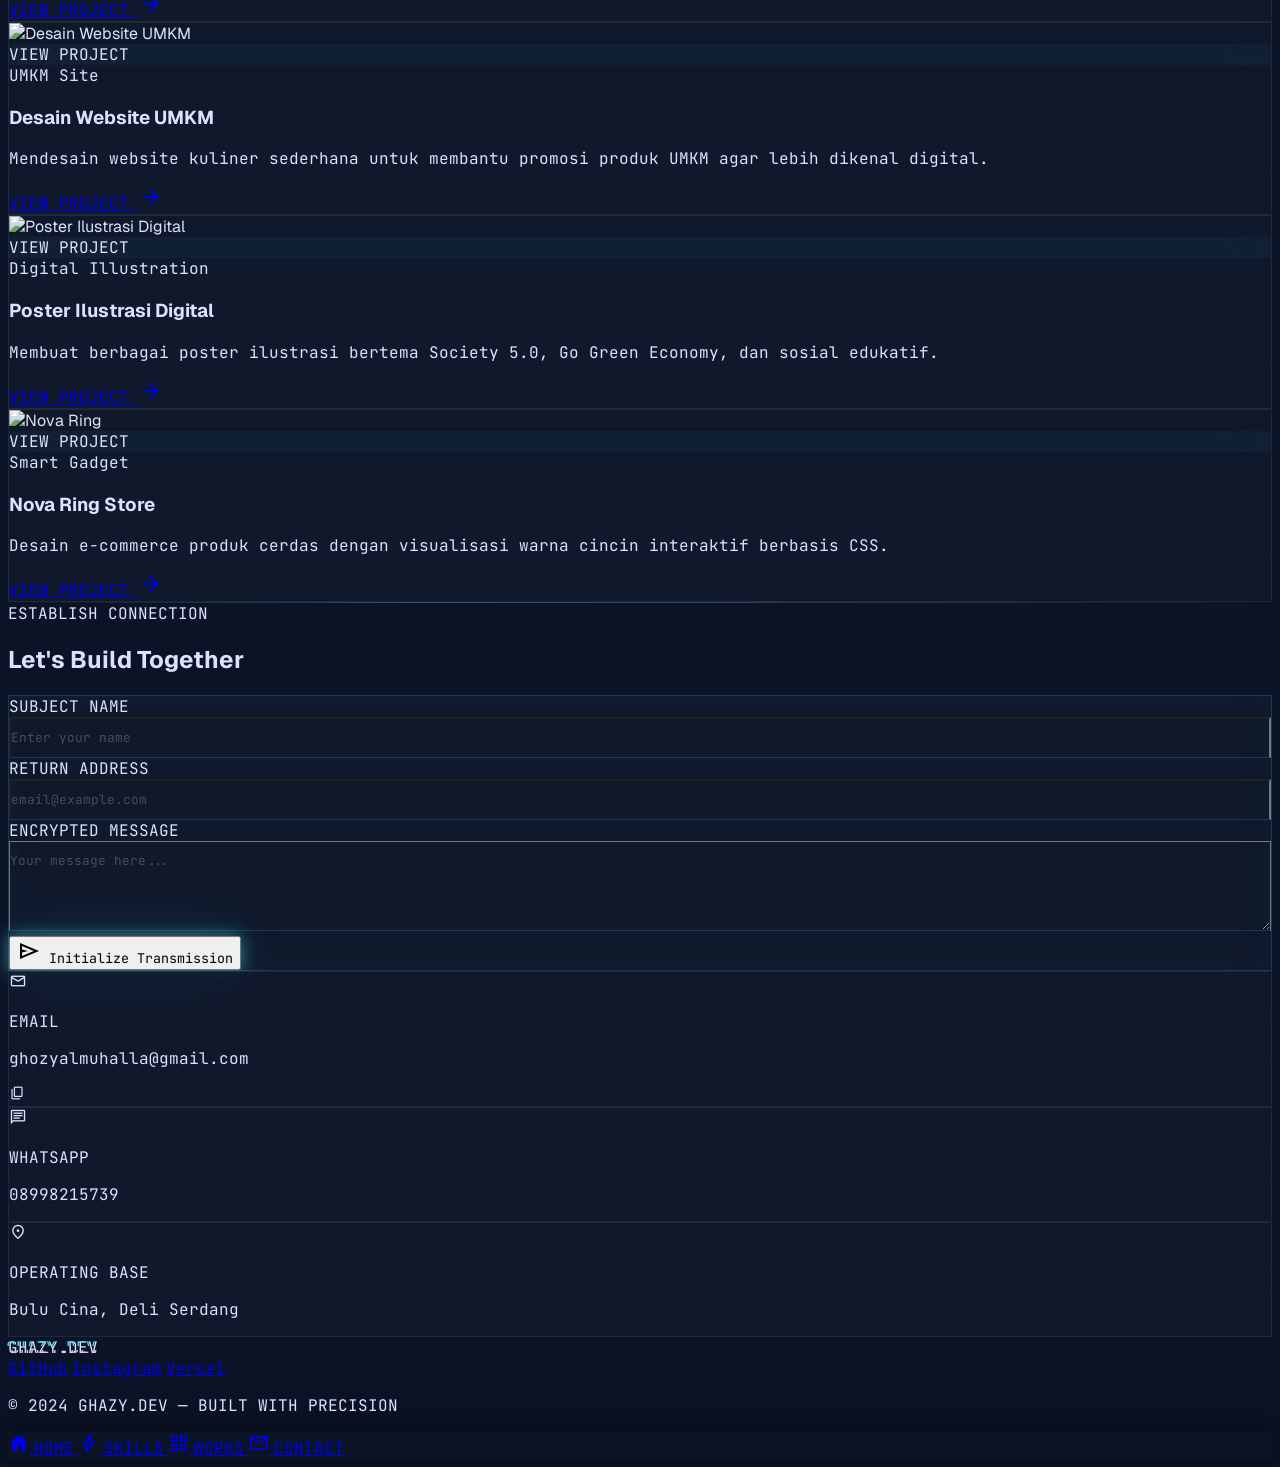
==== commit 416fc0cd: "docs: update profile info and contact details for Ghazy Al Muhalla" ====
--- a/index.html
+++ b/index.html
@@ -252,21 +252,21 @@
       <p class="font-mono text-xs text-secondary tracking-[.2em] opacity-60">// PORTFOLIO v2.0</p>
     </div>
     <h1 class="font-display font-black text-4xl leading-tight tracking-tighter mb-2 reveal d2">
-      <span class="text-transparent bg-clip-text bg-gradient-to-br from-white via-secondary/90 to-tertiary-fixed-dim" id="h1-line1">Membangun</span><br>
-      <span class="text-transparent bg-clip-text bg-gradient-to-br from-tertiary-fixed-dim via-white to-secondary" id="h1-line2">Generasi</span>
+      <span class="text-transparent bg-clip-text bg-gradient-to-br from-white via-secondary/90 to-tertiary-fixed-dim" id="h1-line1">Ghazy Al</span><br>
+      <span class="text-transparent bg-clip-text bg-gradient-to-br from-tertiary-fixed-dim via-white to-secondary" id="h1-line2">Muhalla</span>
     </h1>
 
     <!-- Typewriter -->
     <div class="reveal d3 mb-8 overflow-hidden" style="height:1.5rem;">
-      <p class="font-mono text-secondary/80 text-sm typewriter">&lt;Junior Web Developer &amp; Designer /&gt;</p>
+      <p class="font-mono text-secondary/80 text-sm typewriter">&lt;Web Developer &amp; Designer /&gt;</p>
     </div>
 
     <!-- Floating tech badges -->
     <div class="reveal d3 flex flex-wrap gap-2 justify-center mb-8">
       <span class="float-badge font-mono text-[10px] bg-secondary/10 text-secondary border border-secondary/25 px-3 py-1 rounded-full">HTML/CSS</span>
       <span class="float-badge font-mono text-[10px] bg-secondary/10 text-secondary border border-secondary/25 px-3 py-1 rounded-full">JavaScript</span>
-      <span class="float-badge font-mono text-[10px] bg-tertiary-fixed-dim/10 text-tertiary-fixed-dim border border-tertiary-fixed-dim/25 px-3 py-1 rounded-full">UI/UX</span>
-      <span class="float-badge font-mono text-[10px] bg-secondary/10 text-secondary border border-secondary/25 px-3 py-1 rounded-full">Tailwind</span>
+      <span class="float-badge font-mono text-[10px] bg-tertiary-fixed-dim/10 text-tertiary-fixed-dim border border-tertiary-fixed-dim/25 px-3 py-1 rounded-full">UI/UX Design</span>
+      <span class="float-badge font-mono text-[10px] bg-secondary/10 text-secondary border border-secondary/25 px-3 py-1 rounded-full">Desain Poster</span>
     </div>
 
     <!-- CTA Buttons -->
@@ -328,13 +328,13 @@
         <span class="material-symbols-outlined text-tertiary-fixed-dim opacity-40" style="font-size:20px;">location_on</span>
         <div>
           <p class="font-mono text-[10px] text-on-surface-variant tracking-widest mb-1">LOKASI</p>
-          <p class="font-mono font-bold text-base text-on-surface leading-tight">Deli<br>Serdang</p>
+          <p class="font-mono font-bold text-sm text-on-surface leading-tight">Bulu Cina,<br>Deli Serdang</p>
         </div>
       </div>
       <div class="col-span-2 glass-card p-5 rounded-xl flex items-center justify-between glow-hover reveal d3">
         <div>
           <p class="font-mono text-[10px] text-on-surface-variant tracking-widest mb-1">FOKUS UTAMA</p>
-          <p class="font-mono font-bold text-xl text-tertiary-fixed-dim neon-text-p">Web Development</p>
+          <p class="font-mono font-bold text-xl text-tertiary-fixed-dim neon-text-p">Web Design &amp; Dev</p>
         </div>
         <span class="material-symbols-outlined text-5xl text-tertiary-fixed-dim opacity-15">code_blocks</span>
       </div>
@@ -371,12 +371,13 @@
           <p class="font-display font-black text-2xl uppercase tracking-tight">Ghazy Al Muhalla</p>
         </div>
         <div>
-          <p class="font-mono text-[10px] text-on-surface-variant tracking-widest mb-2">BIO PROTOCOL</p>
-          <p class="font-mono text-xs text-on-surface leading-relaxed opacity-75 italic">"Mendedikasikan diri untuk merancang antarmuka digital yang tidak hanya fungsional tetapi juga memberikan pengalaman visual yang mendalam."</p>
+          <p class="font-mono text-[10px] text-on-surface-variant tracking-widest mb-2">BIO PROTOCOL &amp; MOTTO</p>
+          <p class="font-mono text-xs text-on-surface leading-relaxed opacity-75 mb-2">"Saya adalah seorang pelajar yang memiliki minat besar di bidang desain web dan pengembangan teknologi digital. Saya senang mempelajari hal-hal baru."</p>
+          <p class="font-mono text-xs text-secondary leading-relaxed italic">"Terus belajar, terus berkembang, dan ciptakan karya yang memberi manfaat."</p>
         </div>
         <div class="flex justify-between items-end">
           <div class="font-mono text-[10px] text-on-surface-variant space-y-0.5">
-            <p>SEC_ID: GZY-2024-X1</p>
+            <p>SEC_ID: GZY-2006-X1</p>
             <p>ACCESS: <span class="text-green-400">GRANTED</span></p>
           </div>
           <img alt="ID" class="w-12 h-12 rounded border border-secondary/30 p-1 opacity-40"
@@ -481,23 +482,23 @@
       <div class="absolute left-0 top-2 w-px h-full bg-gradient-to-b from-secondary via-secondary/25 to-transparent"></div>
       <div class="relative pl-8 reveal d1">
         <div class="absolute -left-[4.5px] top-1.5 w-2.5 h-2.5 rounded-full bg-secondary s-dot border-2 border-bg"></div>
-        <p class="font-mono text-[10px] text-secondary tracking-widest mb-1">2023 — PRESENT</p>
-        <h3 class="font-display font-bold text-base text-on-surface mb-1">Freelance Web Developer</h3>
-        <p class="font-mono text-xs text-on-surface-variant leading-relaxed">Membangun landing page dan solusi web untuk UMKM lokal dengan fokus performa dan SEO.</p>
+        <p class="font-mono text-[10px] text-secondary tracking-widest mb-1">PRESENT — AKTIF</p>
+        <h3 class="font-display font-bold text-base text-on-surface mb-1">Pengembangan Web &amp; AI</h3>
+        <p class="font-mono text-xs text-on-surface-variant leading-relaxed">Aktif mempelajari teknologi digital, AI, serta mengembangkan konsep web untuk sekolah dan UMKM lokal.</p>
         <div class="flex gap-2 mt-3">
-          <span class="font-mono text-[10px] bg-secondary/10 text-secondary px-2 py-0.5 rounded border border-secondary/20">HTML</span>
-          <span class="font-mono text-[10px] bg-secondary/10 text-secondary px-2 py-0.5 rounded border border-secondary/20">Tailwind</span>
-          <span class="font-mono text-[10px] bg-secondary/10 text-secondary px-2 py-0.5 rounded border border-secondary/20">JS</span>
+          <span class="font-mono text-[10px] bg-secondary/10 text-secondary px-2 py-0.5 rounded border border-secondary/20">Web Design</span>
+          <span class="font-mono text-[10px] bg-secondary/10 text-secondary px-2 py-0.5 rounded border border-secondary/20">Web Dev</span>
+          <span class="font-mono text-[10px] bg-secondary/10 text-secondary px-2 py-0.5 rounded border border-secondary/20">AI Tools</span>
         </div>
       </div>
       <div class="relative pl-8 reveal d2">
         <div class="absolute -left-[4.5px] top-1.5 w-2.5 h-2.5 rounded-full bg-secondary/40 border-2 border-bg"></div>
-        <p class="font-mono text-[10px] text-on-surface-variant tracking-widest mb-1">2022 — 2023</p>
-        <h3 class="font-display font-bold text-base text-on-surface mb-1">Digital Design Student</h3>
-        <p class="font-mono text-xs text-on-surface-variant leading-relaxed">Mendalami fundamental desain grafis, tipografi, dan komposisi visual untuk media digital.</p>
+        <p class="font-mono text-[10px] text-on-surface-variant tracking-widest mb-1">2023 — 2025</p>
+        <h3 class="font-display font-bold text-base text-on-surface mb-1">Desain Poster &amp; Ilustrasi</h3>
+        <p class="font-mono text-xs text-on-surface-variant leading-relaxed">Mengikuti lomba desain poster digital bertema Society 5.0, Go Green Economy, dan kegiatan sosial edukatif.</p>
         <div class="flex gap-2 mt-3">
-          <span class="font-mono text-[10px] bg-tertiary-fixed-dim/10 text-tertiary-fixed-dim px-2 py-0.5 rounded border border-tertiary-fixed-dim/20">Figma</span>
-          <span class="font-mono text-[10px] bg-tertiary-fixed-dim/10 text-tertiary-fixed-dim px-2 py-0.5 rounded border border-tertiary-fixed-dim/20">Photoshop</span>
+          <span class="font-mono text-[10px] bg-tertiary-fixed-dim/10 text-tertiary-fixed-dim px-2 py-0.5 rounded border border-tertiary-fixed-dim/20">Canva</span>
+          <span class="font-mono text-[10px] bg-tertiary-fixed-dim/10 text-tertiary-fixed-dim px-2 py-0.5 rounded border border-tertiary-fixed-dim/20">Poster Design</span>
         </div>
       </div>
     </div>
@@ -521,82 +522,82 @@
       </div>
     </div>
     <div class="space-y-5" id="proj-grid">
-      <!-- Project 1: Aether AI -->
+      <!-- Project 1: Desain Website Sekolah -->
       <div class="proj-card glass-card rounded-xl overflow-hidden reveal d1 glow-hover" data-cat="web">
         <div class="proj-img h-44 relative overflow-hidden">
-          <img alt="Aether AI" class="w-full h-full object-cover"
+          <img alt="Desain Website Sekolah" class="w-full h-full object-cover"
             src="https://images.unsplash.com/photo-1618005182384-a83a8bd57fbe?auto=format&fit=crop&w=700&q=80"/>
           <div class="absolute inset-0 bg-gradient-to-t from-surface-dim via-transparent to-transparent"></div>
           <div class="absolute inset-0 opacity-0 proj-overlay transition-opacity duration-300 flex items-center justify-center" style="background:rgba(74,216,240,.04);">
-            <span class="font-mono text-[10px] text-secondary tracking-widest border border-secondary/40 px-3 py-1 rounded-full backdrop-blur-sm">BUKA SAAS</span>
+            <span class="font-mono text-[10px] text-secondary tracking-widest border border-secondary/40 px-3 py-1 rounded-full backdrop-blur-sm">VIEW PROJECT</span>
           </div>
           <div class="absolute top-3 right-3">
-            <span class="font-mono text-[10px] bg-secondary/20 text-secondary px-2 py-0.5 rounded border border-secondary/30 backdrop-blur-sm">SaaS Platform</span>
+            <span class="font-mono text-[10px] bg-secondary/20 text-secondary px-2 py-0.5 rounded border border-secondary/30 backdrop-blur-sm">School Portal</span>
           </div>
         </div>
         <div class="p-5">
-          <h3 class="font-display font-bold text-base mb-1">Aether AI</h3>
-          <p class="font-mono text-xs text-on-surface-variant mb-4 leading-relaxed">Platform otomasi & operasional infrastruktur cloud berbasis kecerdasan AI.</p>
+          <h3 class="font-display font-bold text-base mb-1">Desain Website Sekolah</h3>
+          <p class="font-mono text-xs text-on-surface-variant mb-4 leading-relaxed">Konsep website sekolah modern dengan tampilan yang informatif, responsif, dan mudah digunakan.</p>
           <a class="text-secondary font-mono text-xs flex items-center gap-1 hover:gap-2 transition-all w-fit" href="saas-landing.html">VIEW PROJECT <span class="material-symbols-outlined text-sm">arrow_forward</span></a>
         </div>
       </div>
 
-      <!-- Project 2: VIVID Studio -->
+      <!-- Project 2: Desain Website UMKM -->
       <div class="proj-card glass-card rounded-xl overflow-hidden reveal d2 glow-hover" data-cat="web">
         <div class="proj-img h-44 relative overflow-hidden">
-          <img alt="VIVID Studio" class="w-full h-full object-cover"
+          <img alt="Desain Website UMKM" class="w-full h-full object-cover"
+            src="https://images.unsplash.com/photo-1517248135467-4c7edcad34c4?auto=format&fit=crop&w=700&q=80"/>
+          <div class="absolute inset-0 bg-gradient-to-t from-surface-dim via-transparent to-transparent"></div>
+          <div class="absolute inset-0 opacity-0 proj-overlay transition-opacity duration-300 flex items-center justify-center" style="background:rgba(74,216,240,.04);">
+            <span class="font-mono text-[10px] text-secondary tracking-widest border border-secondary/40 px-3 py-1 rounded-full backdrop-blur-sm">VIEW PROJECT</span>
+          </div>
+          <div class="absolute top-3 right-3">
+            <span class="font-mono text-[10px] bg-secondary/20 text-secondary px-2 py-0.5 rounded border border-secondary/30 backdrop-blur-sm">UMKM Site</span>
+          </div>
+        </div>
+        <div class="p-5">
+          <h3 class="font-display font-bold text-base mb-1">Desain Website UMKM</h3>
+          <p class="font-mono text-xs text-on-surface-variant mb-4 leading-relaxed">Mendesain website kuliner sederhana untuk membantu promosi produk UMKM agar lebih dikenal digital.</p>
+          <a class="text-secondary font-mono text-xs flex items-center gap-1 hover:gap-2 transition-all w-fit" href="culinary-landing.html">VIEW PROJECT <span class="material-symbols-outlined text-sm">arrow_forward</span></a>
+        </div>
+      </div>
+
+      <!-- Project 3: Poster Ilustrasi Digital -->
+      <div class="proj-card glass-card rounded-xl overflow-hidden reveal d3 glow-hover" data-cat="web">
+        <div class="proj-img h-44 relative overflow-hidden">
+          <img alt="Poster Ilustrasi Digital" class="w-full h-full object-cover"
             src="https://images.unsplash.com/photo-1542744094-3a31f103e35f?auto=format&fit=crop&w=700&q=80"/>
           <div class="absolute inset-0 bg-gradient-to-t from-surface-dim via-transparent to-transparent"></div>
           <div class="absolute inset-0 opacity-0 proj-overlay transition-opacity duration-300 flex items-center justify-center" style="background:rgba(74,216,240,.04);">
-            <span class="font-mono text-[10px] text-secondary tracking-widest border border-secondary/40 px-3 py-1 rounded-full backdrop-blur-sm">BUKA AGENSI</span>
+            <span class="font-mono text-[10px] text-secondary tracking-widest border border-secondary/40 px-3 py-1 rounded-full backdrop-blur-sm">VIEW PROJECT</span>
           </div>
           <div class="absolute top-3 right-3">
-            <span class="font-mono text-[10px] bg-secondary/20 text-secondary px-2 py-0.5 rounded border border-secondary/30 backdrop-blur-sm">Creative Agency</span>
+            <span class="font-mono text-[10px] bg-secondary/20 text-secondary px-2 py-0.5 rounded border border-secondary/30 backdrop-blur-sm">Digital Illustration</span>
           </div>
         </div>
         <div class="p-5">
-          <h3 class="font-display font-bold text-base mb-1">VIVID Studio</h3>
-          <p class="font-mono text-xs text-on-surface-variant mb-4 leading-relaxed">Landing page interaktif untuk agensi kreatif dengan visual bold minimalist.</p>
+          <h3 class="font-display font-bold text-base mb-1">Poster Ilustrasi Digital</h3>
+          <p class="font-mono text-xs text-on-surface-variant mb-4 leading-relaxed">Membuat berbagai poster ilustrasi bertema Society 5.0, Go Green Economy, dan sosial edukatif.</p>
           <a class="text-secondary font-mono text-xs flex items-center gap-1 hover:gap-2 transition-all w-fit" href="agency-landing.html">VIEW PROJECT <span class="material-symbols-outlined text-sm">arrow_forward</span></a>
         </div>
       </div>
 
-      <!-- Project 3: Savory Bistro -->
-      <div class="proj-card glass-card rounded-xl overflow-hidden reveal d3 glow-hover" data-cat="web">
-        <div class="proj-img h-44 relative overflow-hidden">
-          <img alt="Savory Bistro" class="w-full h-full object-cover"
-            src="https://images.unsplash.com/photo-1517248135467-4c7edcad34c4?auto=format&fit=crop&w=700&q=80"/>
-          <div class="absolute inset-0 bg-gradient-to-t from-surface-dim via-transparent to-transparent"></div>
-          <div class="absolute inset-0 opacity-0 proj-overlay transition-opacity duration-300 flex items-center justify-center" style="background:rgba(74,216,240,.04);">
-            <span class="font-mono text-[10px] text-secondary tracking-widest border border-secondary/40 px-3 py-1 rounded-full backdrop-blur-sm">BUKA RESTORAN</span>
-          </div>
-          <div class="absolute top-3 right-3">
-            <span class="font-mono text-[10px] bg-secondary/20 text-secondary px-2 py-0.5 rounded border border-secondary/30 backdrop-blur-sm">Luxury Culinary</span>
-          </div>
-        </div>
-        <div class="p-5">
-          <h3 class="font-display font-bold text-base mb-1">Savory Bistro</h3>
-          <p class="font-mono text-xs text-on-surface-variant mb-4 leading-relaxed">Halaman eksklusif bertema hijau-emas mewah dengan menu interaktif & reservasi meja.</p>
-          <a class="text-secondary font-mono text-xs flex items-center gap-1 hover:gap-2 transition-all w-fit" href="culinary-landing.html">VIEW PROJECT <span class="material-symbols-outlined text-sm">arrow_forward</span></a>
-        </div>
-      </div>
-
-      <!-- Project 4: Nova Ring -->
+      <!-- Project 4: Nova Ring Store -->
       <div class="proj-card glass-card rounded-xl overflow-hidden reveal d4 glow-hover" data-cat="web">
         <div class="proj-img h-44 relative overflow-hidden">
           <img alt="Nova Ring" class="w-full h-full object-cover"
             src="https://images.unsplash.com/photo-1613688244550-91a9826804fa?auto=format&fit=crop&w=700&q=80"/>
           <div class="absolute inset-0 bg-gradient-to-t from-surface-dim via-transparent to-transparent"></div>
           <div class="absolute inset-0 opacity-0 proj-overlay transition-opacity duration-300 flex items-center justify-center" style="background:rgba(74,216,240,.04);">
-            <span class="font-mono text-[10px] text-secondary tracking-widest border border-secondary/40 px-3 py-1 rounded-full backdrop-blur-sm">BUKA E-COMMERCE</span>
+            <span class="font-mono text-[10px] text-secondary tracking-widest border border-secondary/40 px-3 py-1 rounded-full backdrop-blur-sm">VIEW PROJECT</span>
           </div>
           <div class="absolute top-3 right-3">
             <span class="font-mono text-[10px] bg-secondary/20 text-secondary px-2 py-0.5 rounded border border-secondary/30 backdrop-blur-sm">Smart Gadget</span>
           </div>
         </div>
         <div class="p-5">
-          <h3 class="font-display font-bold text-base mb-1">Nova Ring</h3>
-          <p class="font-mono text-xs text-on-surface-variant mb-4 leading-relaxed">E-commerce produk cerdas dengan visualisasi warna cincin interaktif berbasis CSS.</p>
+          <h3 class="font-display font-bold text-base mb-1">Nova Ring Store</h3>
+          <p class="font-mono text-xs text-on-surface-variant mb-4 leading-relaxed">Desain e-commerce produk cerdas dengan visualisasi warna cincin interaktif berbasis CSS.</p>
           <a class="text-secondary font-mono text-xs flex items-center gap-1 hover:gap-2 transition-all w-fit" href="product-landing.html">VIEW PROJECT <span class="material-symbols-outlined text-sm">arrow_forward</span></a>
         </div>
       </div>
@@ -635,7 +636,7 @@
         <div class="w-9 h-9 rounded-full border border-secondary/30 flex items-center justify-center text-secondary flex-shrink-0"><span class="material-symbols-outlined" style="font-size:18px;">mail</span></div>
         <div>
           <p class="font-mono text-[10px] text-on-surface-variant tracking-widest">EMAIL</p>
-          <p class="font-mono text-sm text-on-surface">hello@ghazy.dev</p>
+          <p class="font-mono text-sm text-on-surface">ghozyalmuhalla@gmail.com</p>
         </div>
         <span id="copy-email-btn" class="material-symbols-outlined ml-auto text-on-surface-variant/30 hover:text-secondary transition-colors cursor-pointer" style="font-size:16px;">content_copy</span>
       </div>
@@ -643,14 +644,14 @@
         <div class="w-9 h-9 rounded-full border border-secondary/30 flex items-center justify-center text-secondary flex-shrink-0"><span class="material-symbols-outlined" style="font-size:18px;">chat</span></div>
         <div>
           <p class="font-mono text-[10px] text-on-surface-variant tracking-widest">WHATSAPP</p>
-          <p class="font-mono text-sm text-on-surface">+62 812-XXXX-XXXX</p>
+          <p class="font-mono text-sm text-on-surface">08998215739</p>
         </div>
       </div>
       <div class="flex items-center gap-4 glass-card p-4 rounded-xl glow-hover">
         <div class="w-9 h-9 rounded-full border border-secondary/30 flex items-center justify-center text-secondary flex-shrink-0"><span class="material-symbols-outlined" style="font-size:18px;">location_on</span></div>
         <div>
           <p class="font-mono text-[10px] text-on-surface-variant tracking-widest">OPERATING BASE</p>
-          <p class="font-mono text-sm text-on-surface">Deli Serdang, Indonesia</p>
+          <p class="font-mono text-sm text-on-surface">Bulu Cina, Deli Serdang</p>
         </div>
       </div>
     </div>
@@ -663,9 +664,9 @@
   <div class="max-w-screen-sm mx-auto flex flex-col items-center gap-6">
     <span class="font-mono font-black text-xl text-transparent bg-clip-text bg-gradient-to-r from-secondary to-tertiary-fixed-dim glitch" data-text="GHAZY.DEV">GHAZY.DEV</span>
     <div class="flex gap-6">
-      <a class="nav-lnk font-mono text-xs text-on-surface-variant hover:text-tertiary-fixed-dim transition-colors" href="#">GitHub</a>
-      <a class="nav-lnk font-mono text-xs text-on-surface-variant hover:text-tertiary-fixed-dim transition-colors" href="#">LinkedIn</a>
-      <a class="nav-lnk font-mono text-xs text-on-surface-variant hover:text-tertiary-fixed-dim transition-colors" href="#">Dribbble</a>
+      <a class="nav-lnk font-mono text-xs text-on-surface-variant hover:text-tertiary-fixed-dim transition-colors" href="https://github.com/ghozyalmuhalla-web" target="_blank">GitHub</a>
+      <a class="nav-lnk font-mono text-xs text-on-surface-variant hover:text-tertiary-fixed-dim transition-colors" href="https://www.instagram.com/zyy_muhalla/" target="_blank">Instagram</a>
+      <a class="nav-lnk font-mono text-xs text-on-surface-variant hover:text-tertiary-fixed-dim transition-colors" href="https://vercel.com/ghazy-muhalla" target="_blank">Vercel</a>
     </div>
     <p class="font-mono text-[10px] text-on-surface-variant/35 tracking-widest">© 2024 GHAZY.DEV — BUILT WITH PRECISION</p>
   </div>
@@ -865,22 +866,21 @@
 const termBody = document.getElementById('term-body');
 const cmds = {
   'help': `<span style="color:#ddb8ff">Available:</span> <span style="color:#4ad8f0">about</span>, <span style="color:#4ad8f0">skills</span>, <span style="color:#4ad8f0">contact</span>, <span style="color:#4ad8f0">projects</span>, <span style="color:#4ad8f0">clear</span>, <span style="color:#4ad8f0">whoami</span>, <span style="color:#4ad8f0">date</span>`,
-  'about': `<span style="color:#dbe2fd">Ghazy Al Muhalla — 19 y/o Junior Dev.<br>Building digital legacies from Deli Serdang, Indonesia.</span>`,
+  'about': `<span style="color:#dbe2fd">Ghazy Al Muhalla — Pelajar &amp; Junior Web Developer.<br>Tertarik pada Desain Web &amp; Kreativitas Digital dari Deli Serdang, Indonesia.</span>`,
   'skills': `<span style="color:#4ad8f0">Core Architecture Skills:</span><br>
-             - HTML/Web Structuring: <span style="color:#ddb8ff">95%</span><br>
-             - Tailwind CSS/Styling: <span style="color:#ddb8ff">90%</span><br>
+             - HTML/CSS/Web Dev: <span style="color:#ddb8ff">95%</span><br>
              - UI/UX Design: <span style="color:#ddb8ff">85%</span><br>
-             - Digital Poster Design: <span style="color:#ddb8ff">80%</span><br>
-             - JavaScript/Logic: <span style="color:#ddb8ff">75%</span>`,
+             - Desain Poster &amp; Canva: <span style="color:#ddb8ff">80%</span><br>
+             - JavaScript Dasar: <span style="color:#ddb8ff">75%</span>`,
   'contact': `<span style="color:#4ad8f0">Establish Connection:</span><br>
-              - Email: <span style="color:#ddb8ff">hello@ghazy.dev</span><br>
-              - WhatsApp: <span style="color:#ddb8ff">+62 812-XXXX-XXXX</span><br>
-              - Base: <span style="color:#ddb8ff">Deli Serdang, Indonesia</span>`,
+               - Email: <span style="color:#ddb8ff">ghozyalmuhalla@gmail.com</span><br>
+               - WhatsApp: <span style="color:#ddb8ff">08998215739</span><br>
+               - Base: <span style="color:#ddb8ff">Bulu Cina, Deli Serdang</span>`,
   'projects': `<span style="color:#4ad8f0">Selected Works:</span><br>
-               1. <span style="color:#ddb8ff">Aether AI</span>: Otomasi awan berbasis kecerdasan AI.<br>
-               2. <span style="color:#ddb8ff">VIVID Studio</span>: Portofolio interaktif agensi desain kreatif.<br>
-               3. <span style="color:#ddb8ff">Savory Bistro</span>: Menu & reservasi restoran mewah.<br>
-               4. <span style="color:#ddb8ff">Nova Ring</span>: E-commerce smart ring dengan pembuat variasi warna CSS.`,
+               1. <span style="color:#ddb8ff">Desain Website Sekolah</span>: Konsep portal sekolah modern.<br>
+               2. <span style="color:#ddb8ff">Desain Website UMKM</span>: Website promosi & reservasi makanan.<br>
+               3. <span style="color:#ddb8ff">Poster Ilustrasi Digital</span>: Portofolio karya bertema edukasi & sosial.<br>
+               4. <span style="color:#ddb8ff">Nova Ring Store</span>: Desain e-commerce produk cerdas.`,
   'whoami': `<span style="color:#dbe2fd">guest@ghazy.dev — Cyber Space Voyager. Access: GRANTED.</span>`,
   'date': `<span style="color:#dbe2fd">${new Date().toString()}</span>`
 };
@@ -953,7 +953,7 @@
 const copyBtn = document.getElementById('copy-email-btn');
 if (copyBtn) {
   copyBtn.addEventListener('click', () => {
-    const email = 'hello@ghazy.dev';
+    const email = 'ghozyalmuhalla@gmail.com';
     navigator.clipboard.writeText(email).then(() => {
       const originalText = copyBtn.textContent;
       copyBtn.textContent = 'check';
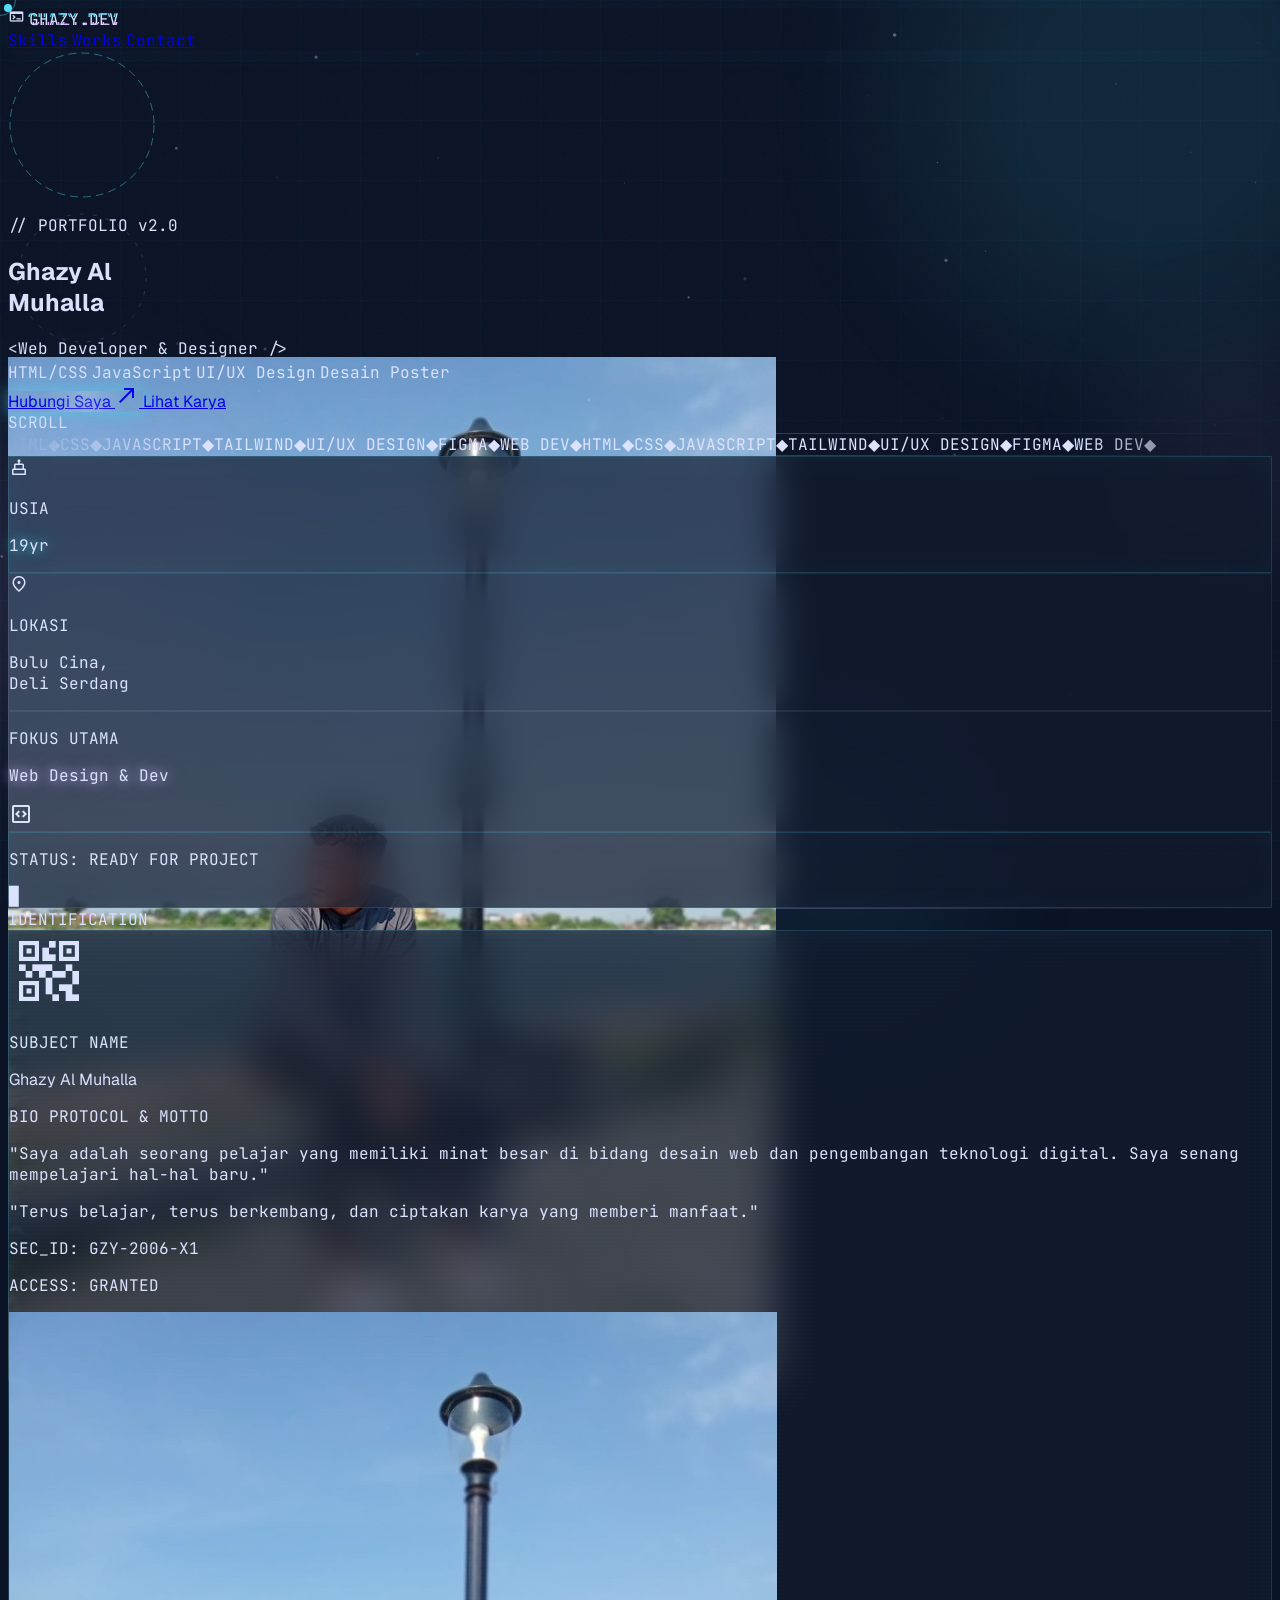
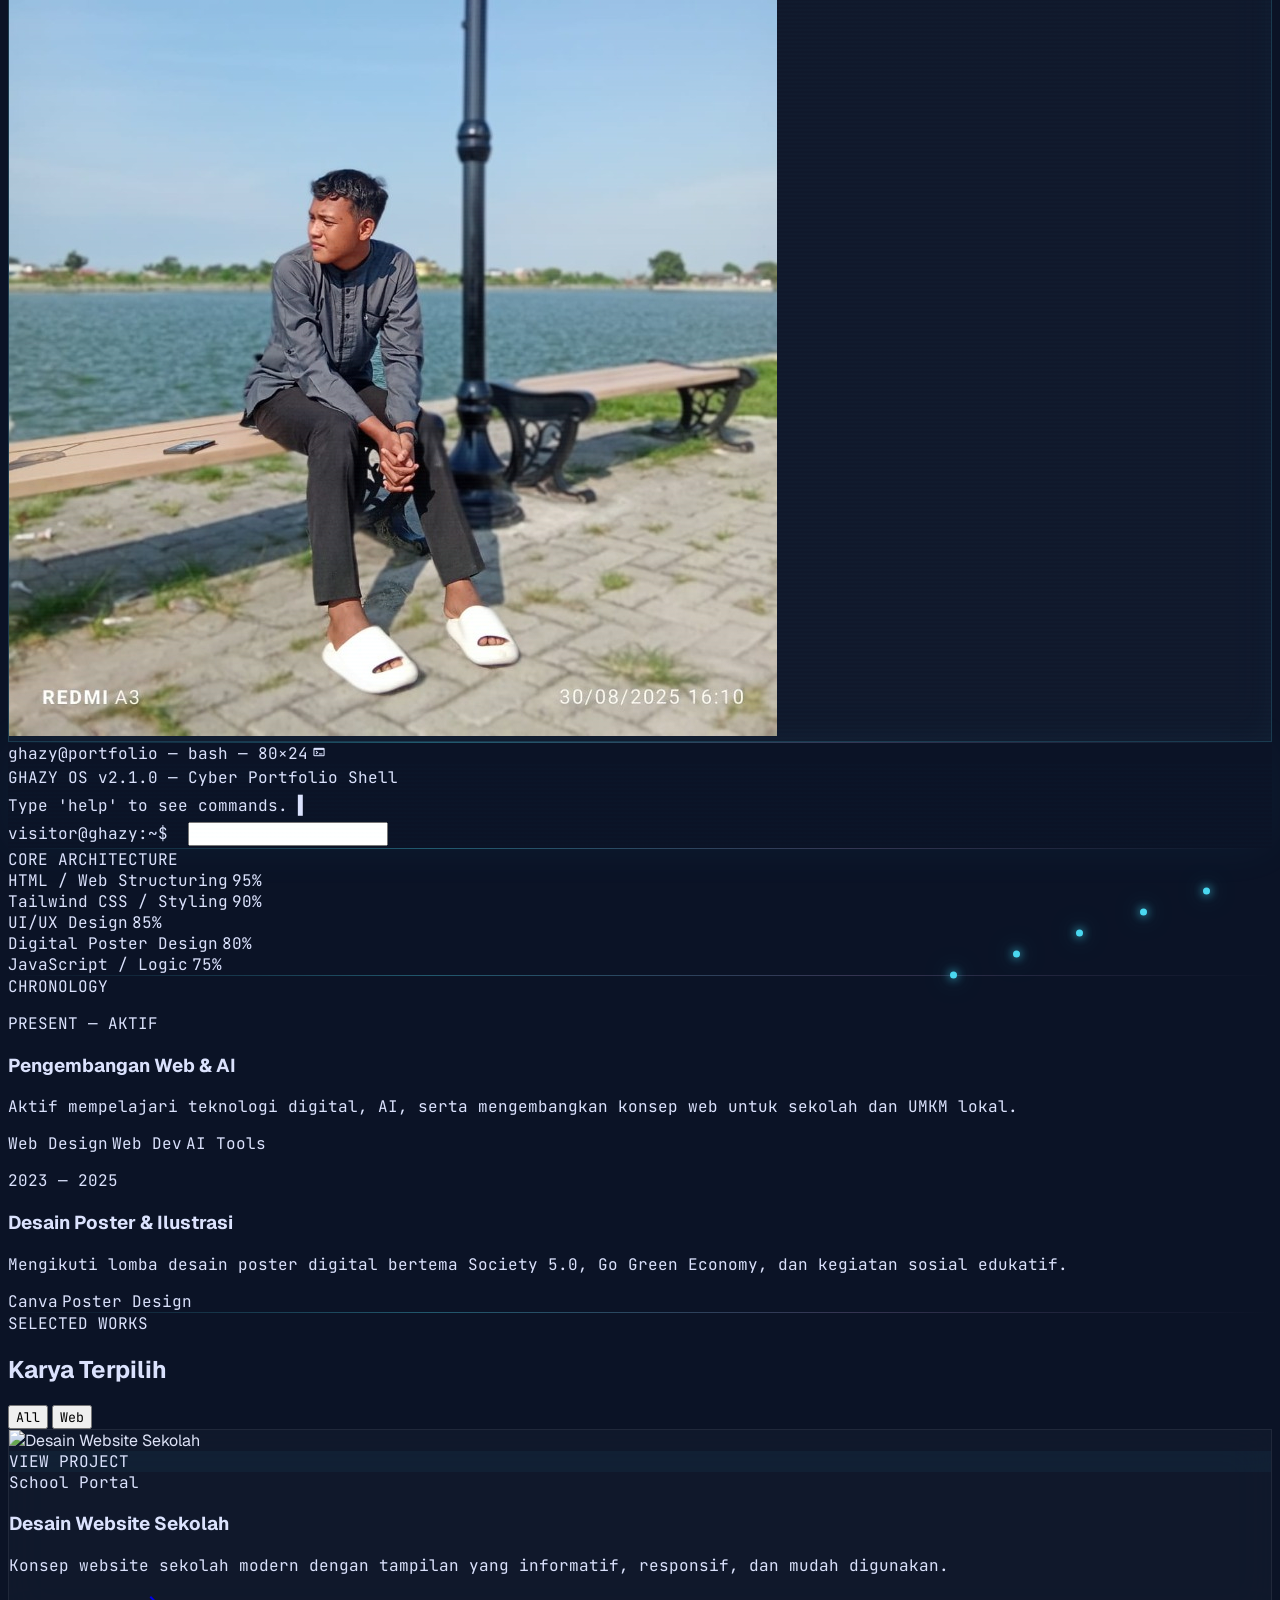
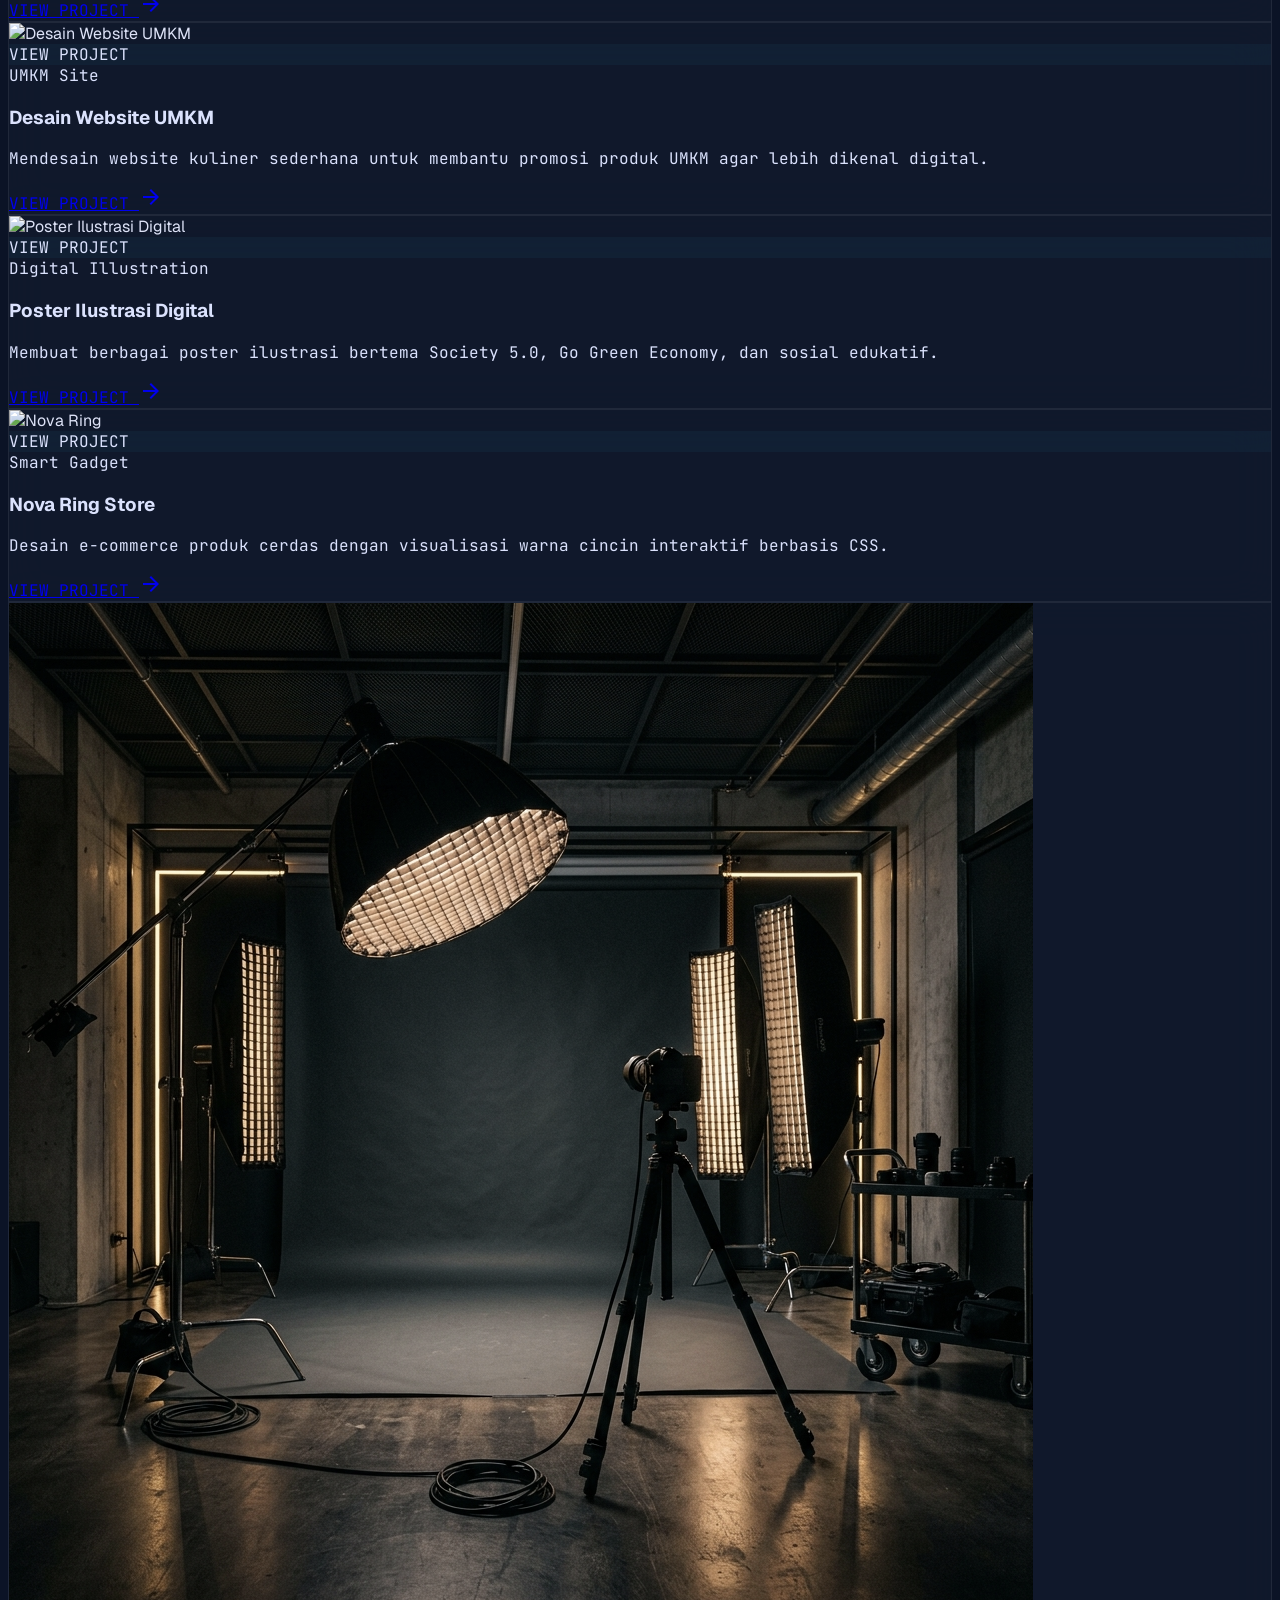
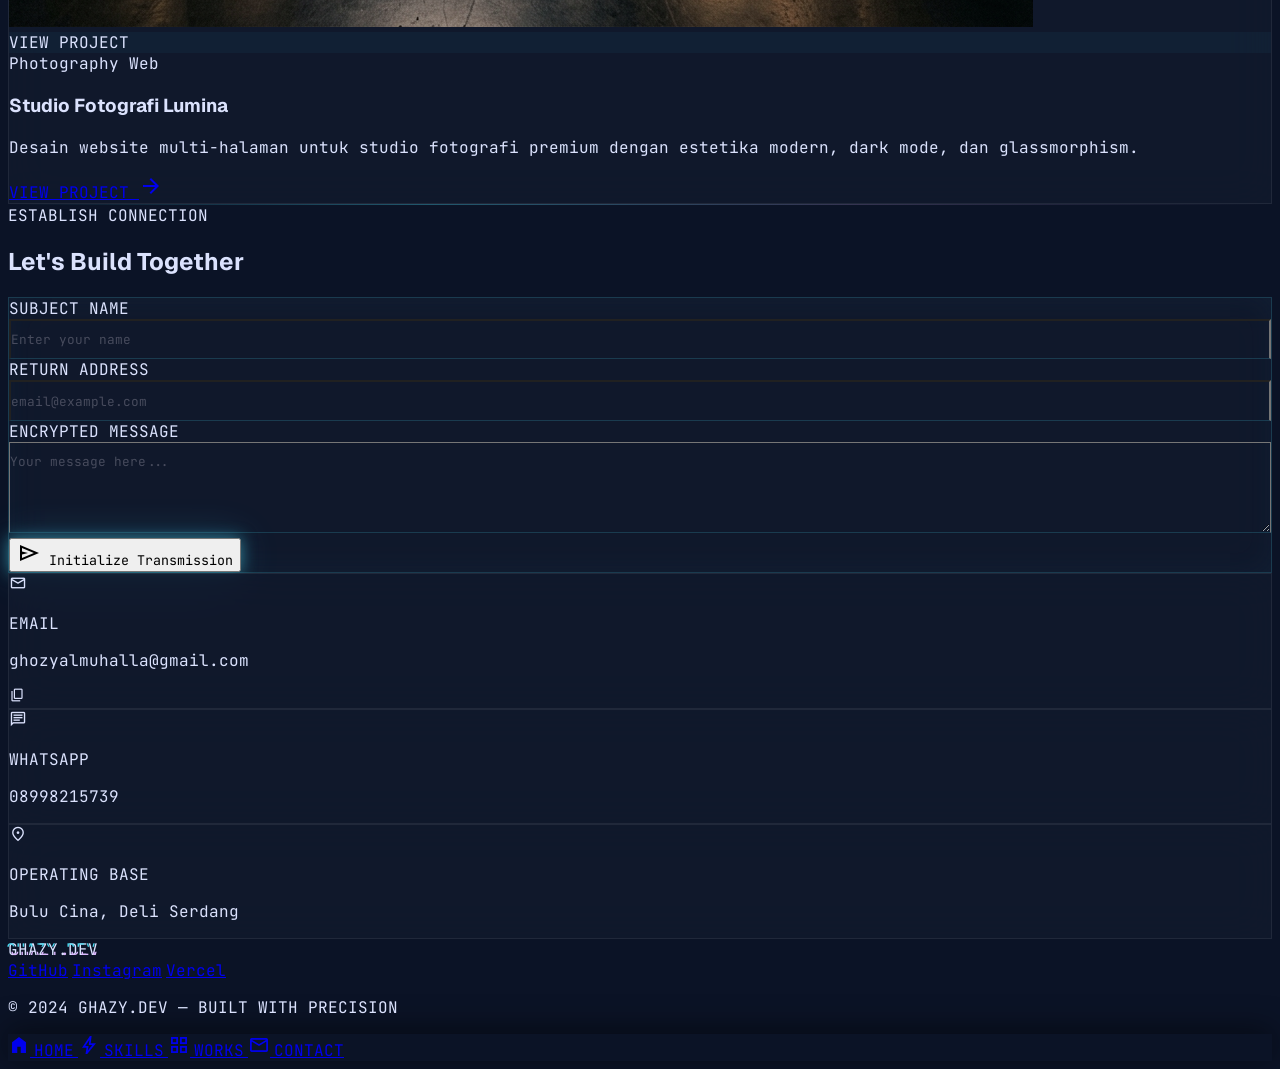
==== commit 849f70eb: "Add Photography Studio to main portfolio" ====
--- a/index.html
+++ b/index.html
@@ -599,6 +599,26 @@
           <h3 class="font-display font-bold text-base mb-1">Nova Ring Store</h3>
           <p class="font-mono text-xs text-on-surface-variant mb-4 leading-relaxed">Desain e-commerce produk cerdas dengan visualisasi warna cincin interaktif berbasis CSS.</p>
           <a class="text-secondary font-mono text-xs flex items-center gap-1 hover:gap-2 transition-all w-fit" href="product-landing.html">VIEW PROJECT <span class="material-symbols-outlined text-sm">arrow_forward</span></a>
+        </div>
+      </div>
+
+      <!-- Project 5: Studio Fotografi Lumina -->
+      <div class="proj-card glass-card rounded-xl overflow-hidden reveal d5 glow-hover" data-cat="web">
+        <div class="proj-img h-44 relative overflow-hidden">
+          <img alt="Studio Fotografi Lumina" class="w-full h-full object-cover"
+            src="photography-studio/images/hero_bg.png"/>
+          <div class="absolute inset-0 bg-gradient-to-t from-surface-dim via-transparent to-transparent"></div>
+          <div class="absolute inset-0 opacity-0 proj-overlay transition-opacity duration-300 flex items-center justify-center" style="background:rgba(74,216,240,.04);">
+            <span class="font-mono text-[10px] text-secondary tracking-widest border border-secondary/40 px-3 py-1 rounded-full backdrop-blur-sm">VIEW PROJECT</span>
+          </div>
+          <div class="absolute top-3 right-3">
+            <span class="font-mono text-[10px] bg-secondary/20 text-secondary px-2 py-0.5 rounded border border-secondary/30 backdrop-blur-sm">Photography Web</span>
+          </div>
+        </div>
+        <div class="p-5">
+          <h3 class="font-display font-bold text-base mb-1">Studio Fotografi Lumina</h3>
+          <p class="font-mono text-xs text-on-surface-variant mb-4 leading-relaxed">Desain website multi-halaman untuk studio fotografi premium dengan estetika modern, dark mode, dan glassmorphism.</p>
+          <a class="text-secondary font-mono text-xs flex items-center gap-1 hover:gap-2 transition-all w-fit" href="photography-studio/index.html">VIEW PROJECT <span class="material-symbols-outlined text-sm">arrow_forward</span></a>
         </div>
       </div>
     </div>
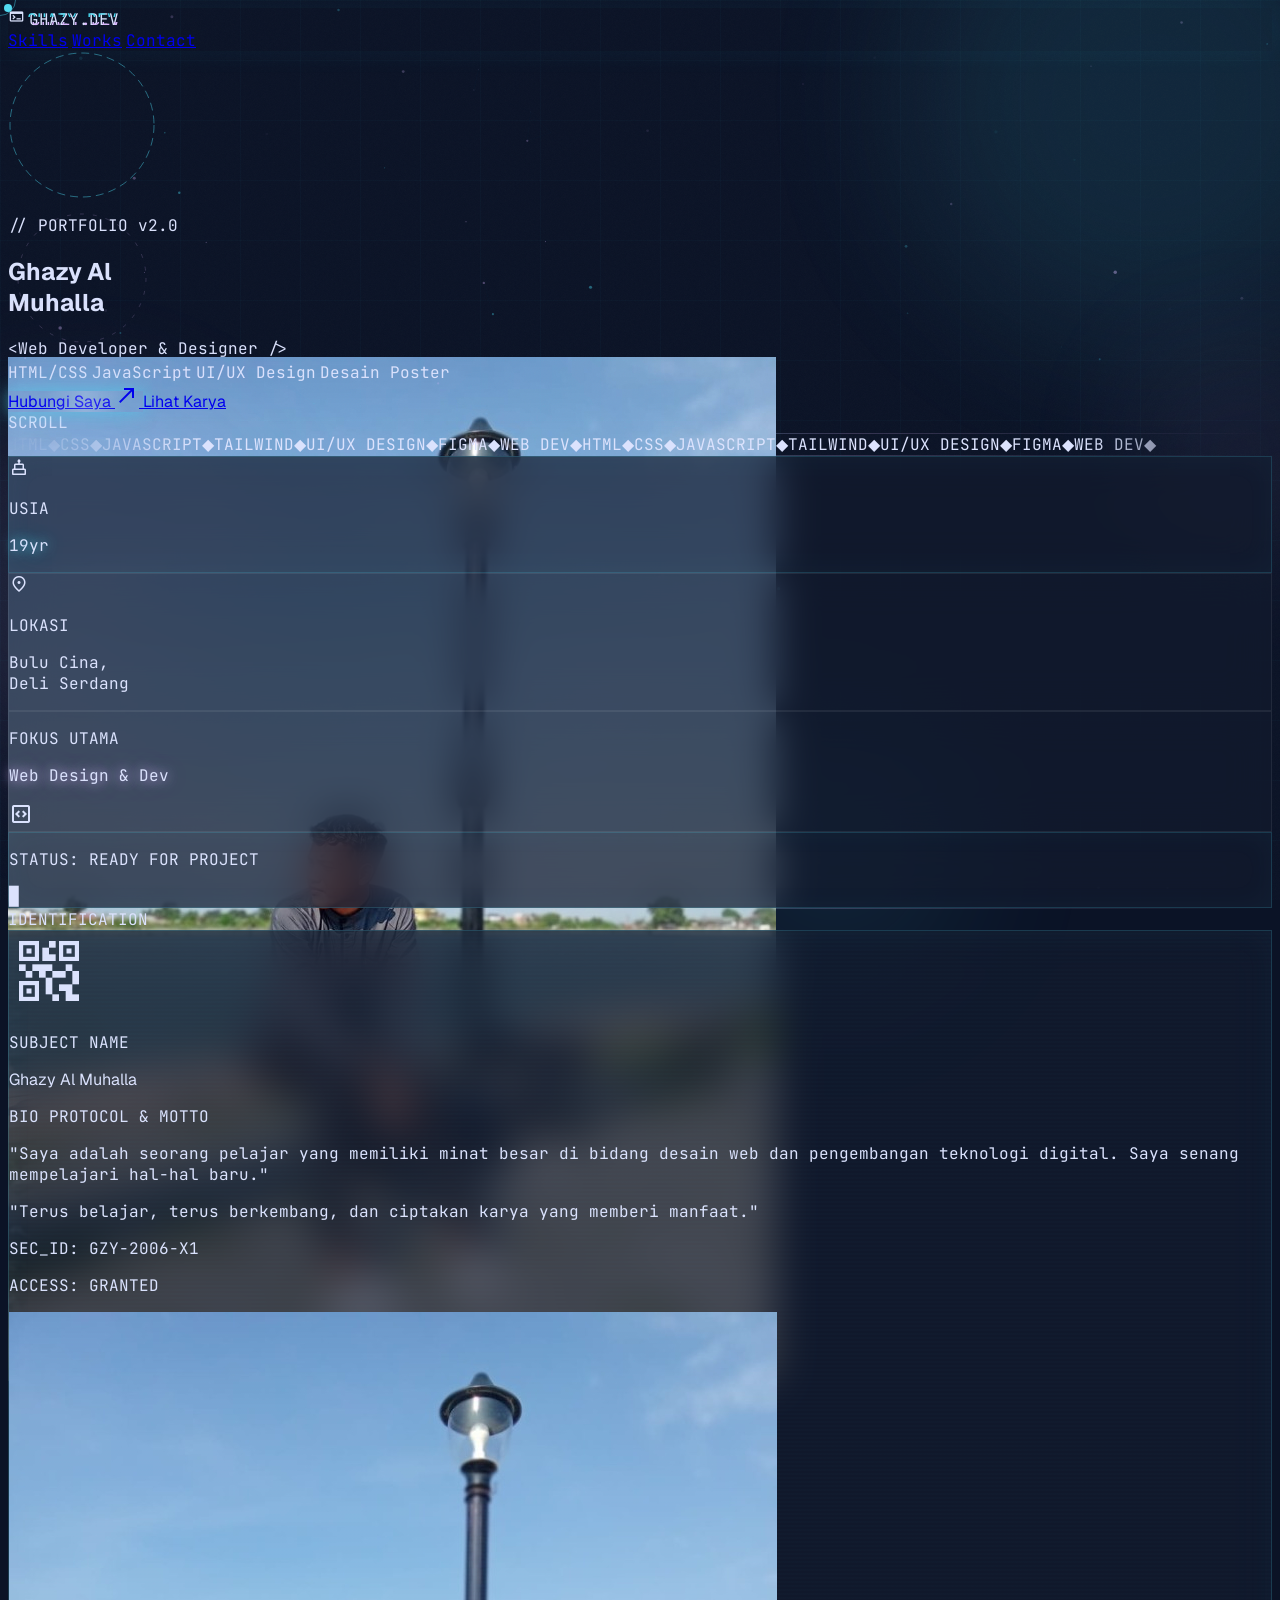
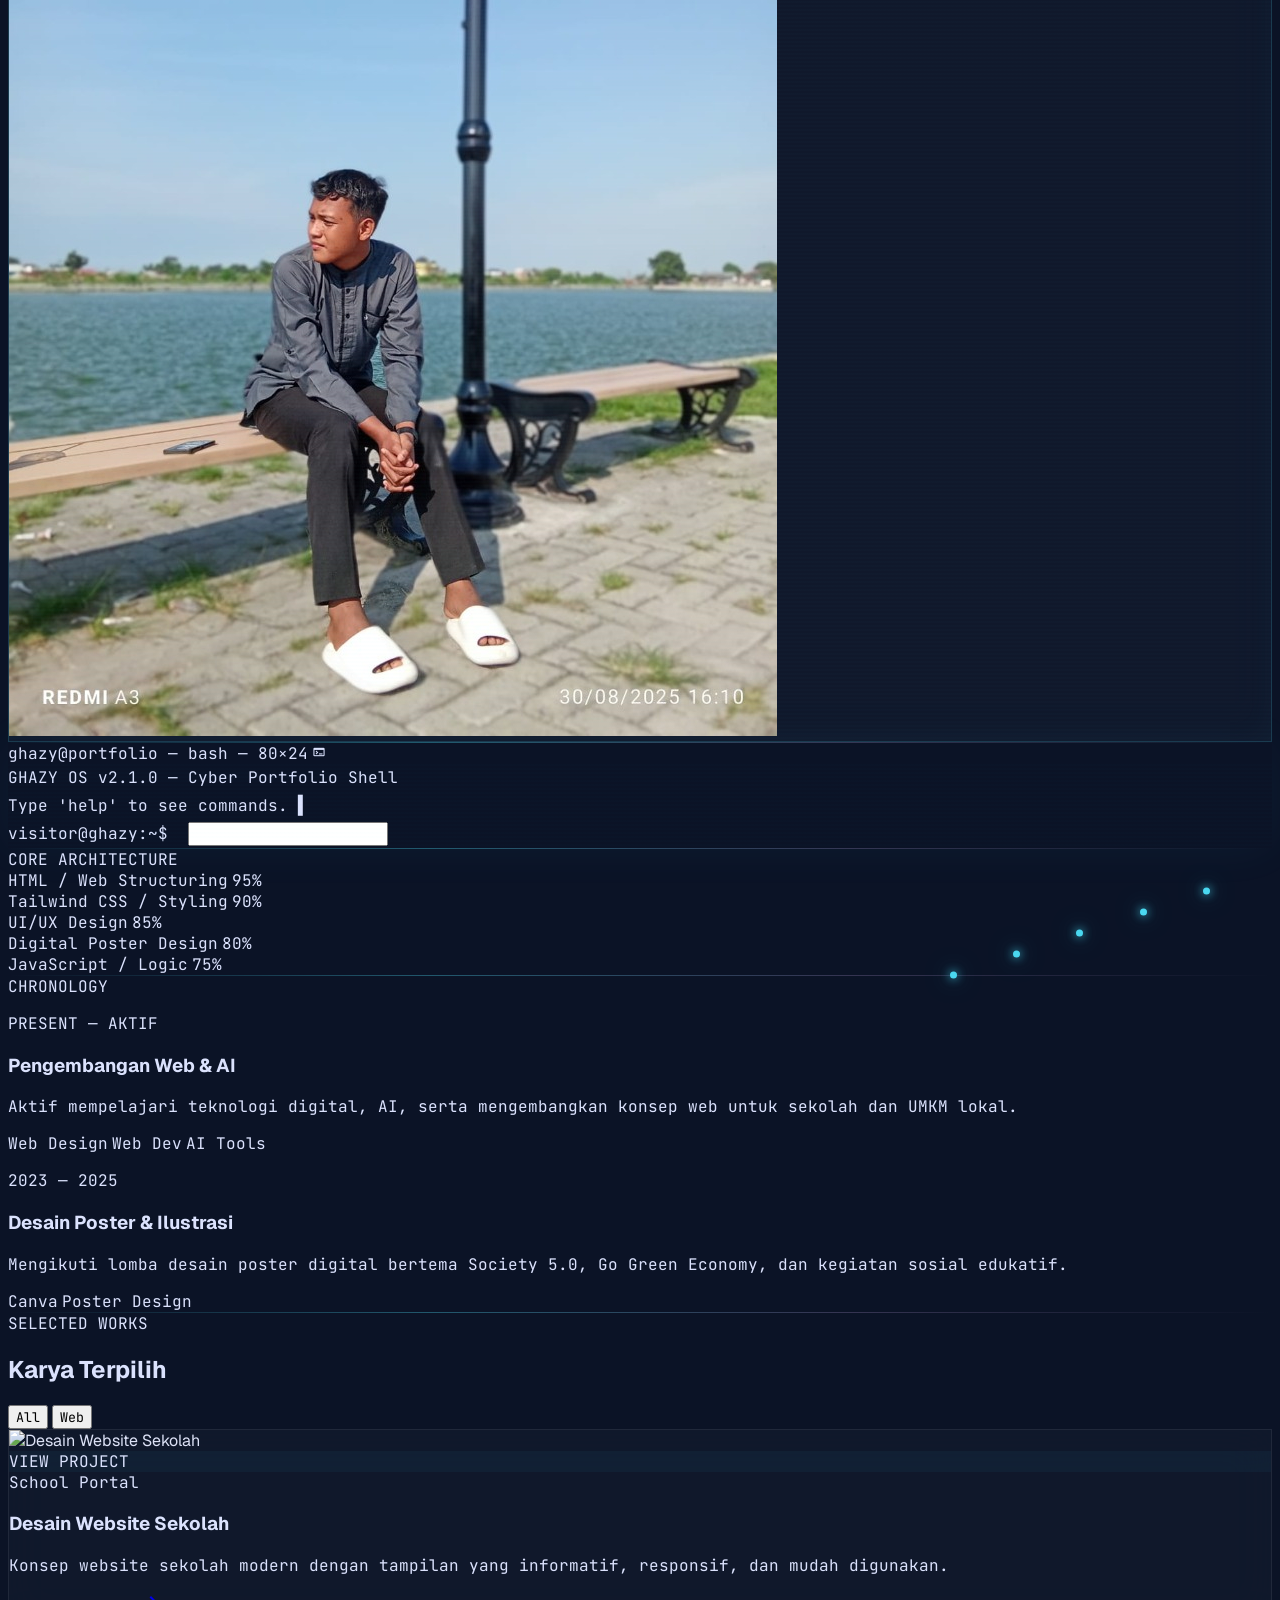
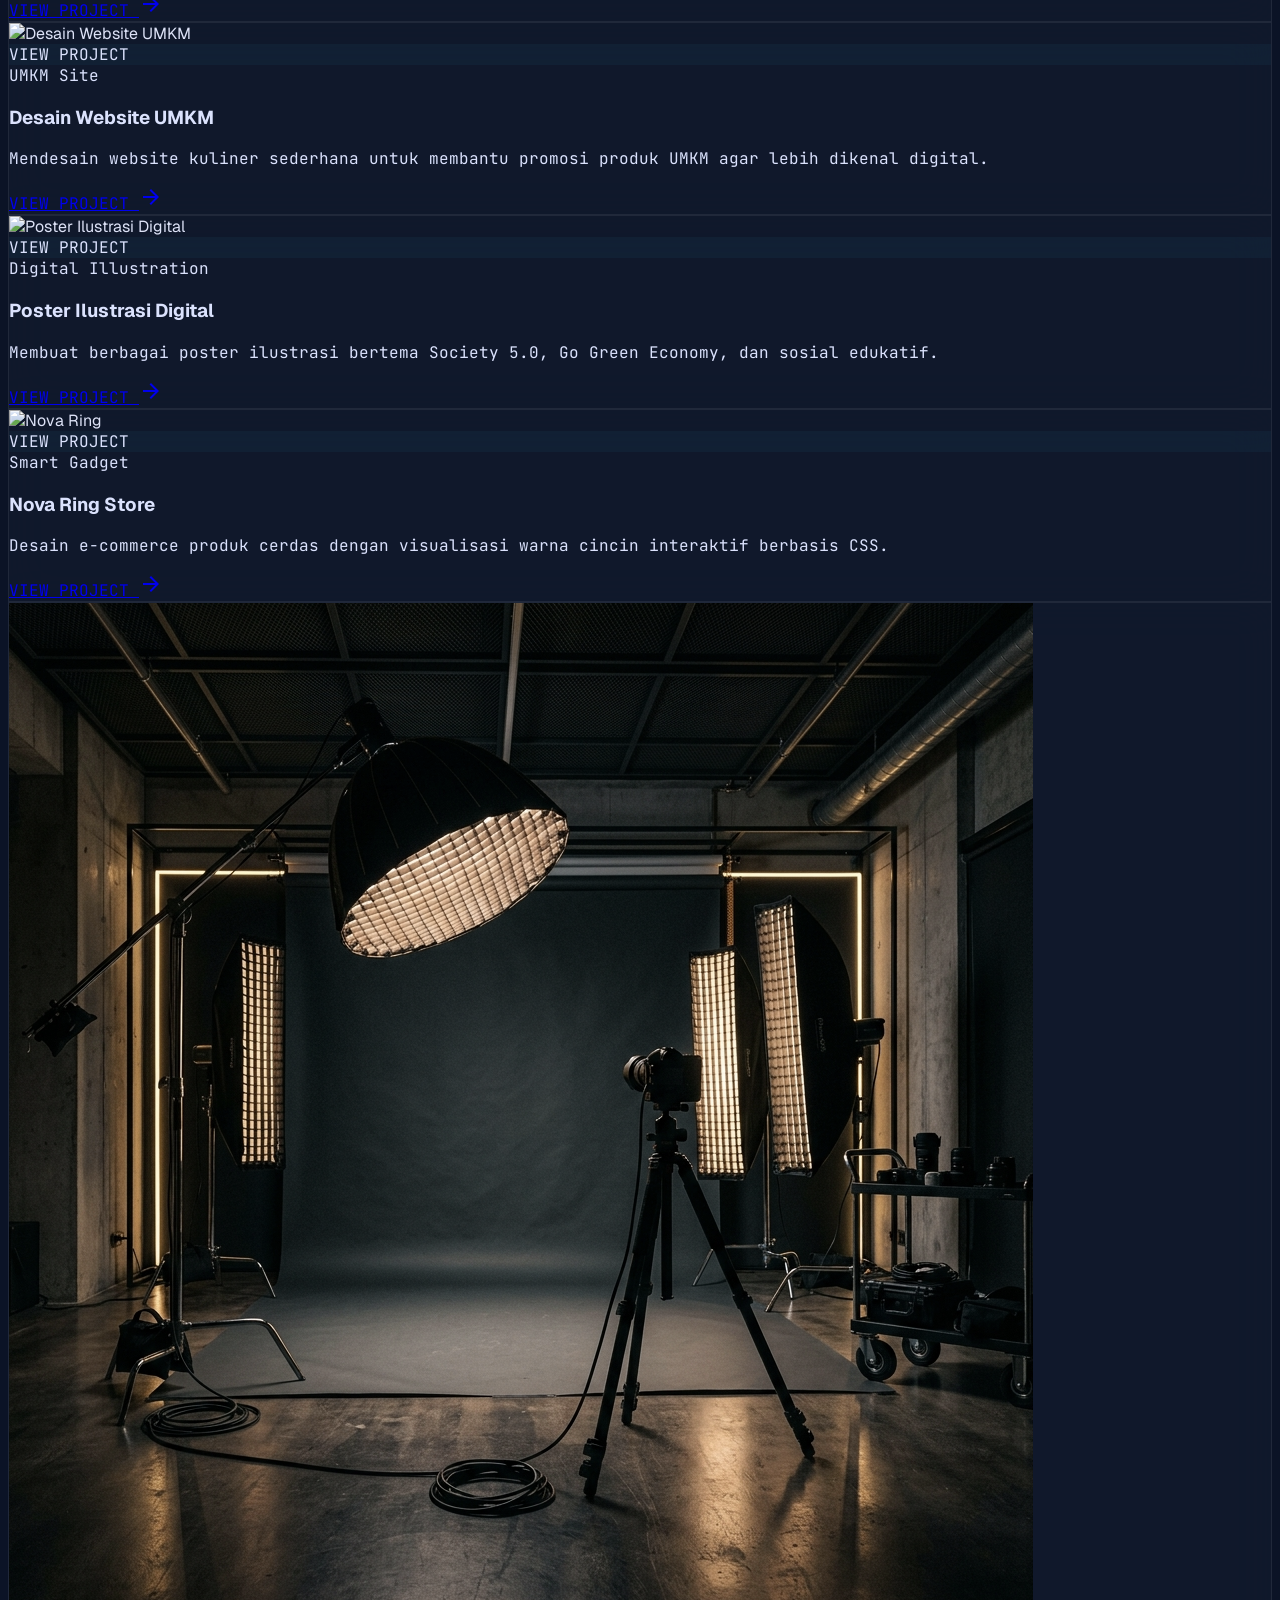
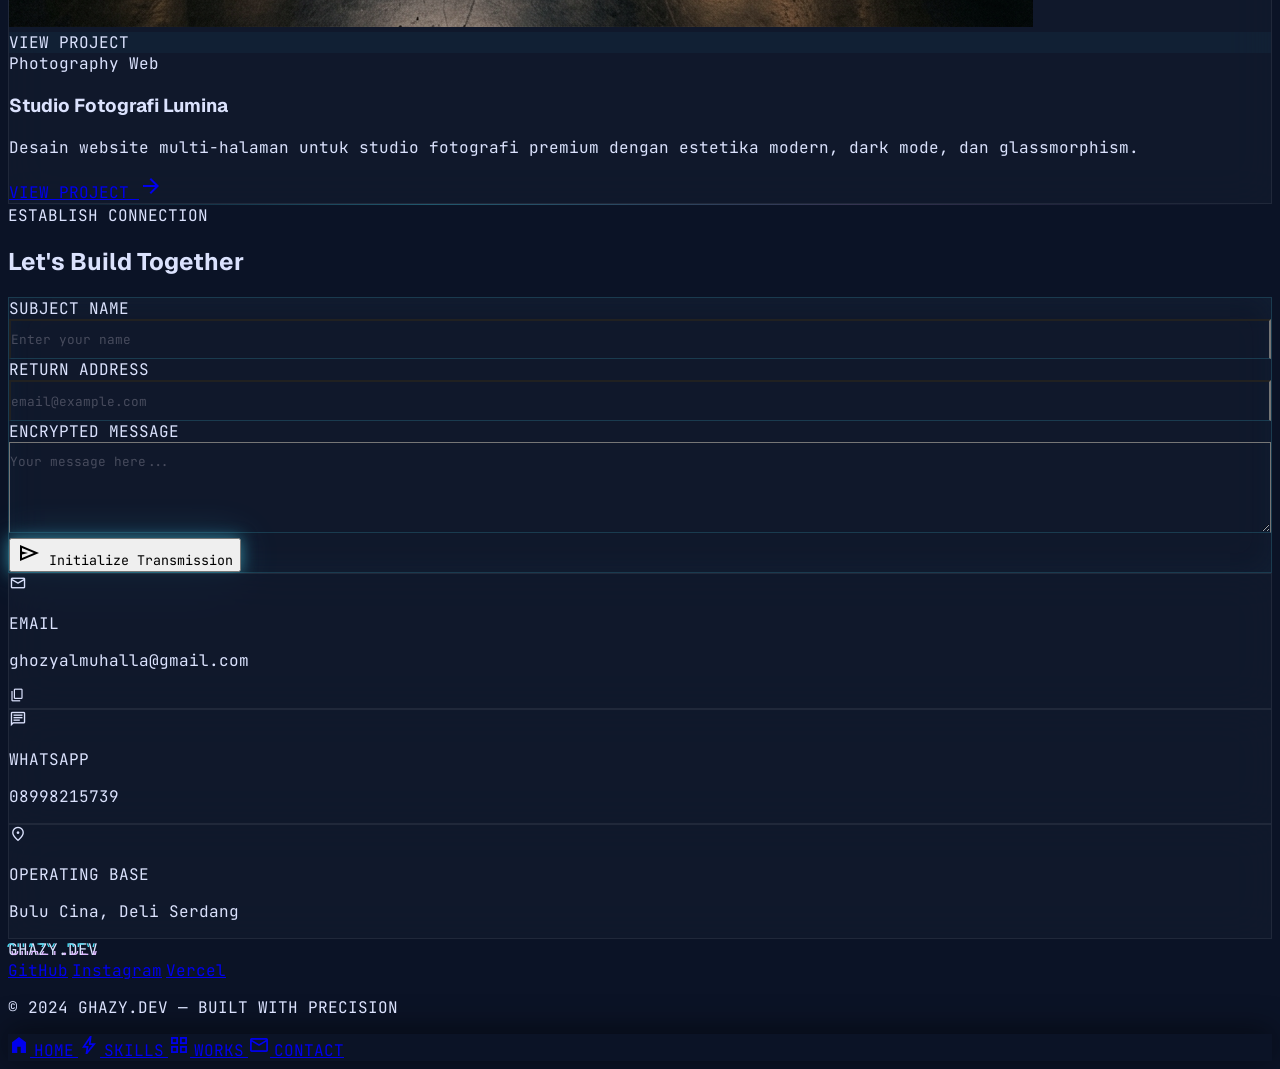
==== commit 2c80a167: "Convert photography studio to standalone landing page" ====
--- a/index.html
+++ b/index.html
@@ -618,7 +618,7 @@
         <div class="p-5">
           <h3 class="font-display font-bold text-base mb-1">Studio Fotografi Lumina</h3>
           <p class="font-mono text-xs text-on-surface-variant mb-4 leading-relaxed">Desain website multi-halaman untuk studio fotografi premium dengan estetika modern, dark mode, dan glassmorphism.</p>
-          <a class="text-secondary font-mono text-xs flex items-center gap-1 hover:gap-2 transition-all w-fit" href="photography-studio/index.html">VIEW PROJECT <span class="material-symbols-outlined text-sm">arrow_forward</span></a>
+          <a class="text-secondary font-mono text-xs flex items-center gap-1 hover:gap-2 transition-all w-fit" href="photography-landing.html">VIEW PROJECT <span class="material-symbols-outlined text-sm">arrow_forward</span></a>
         </div>
       </div>
     </div>
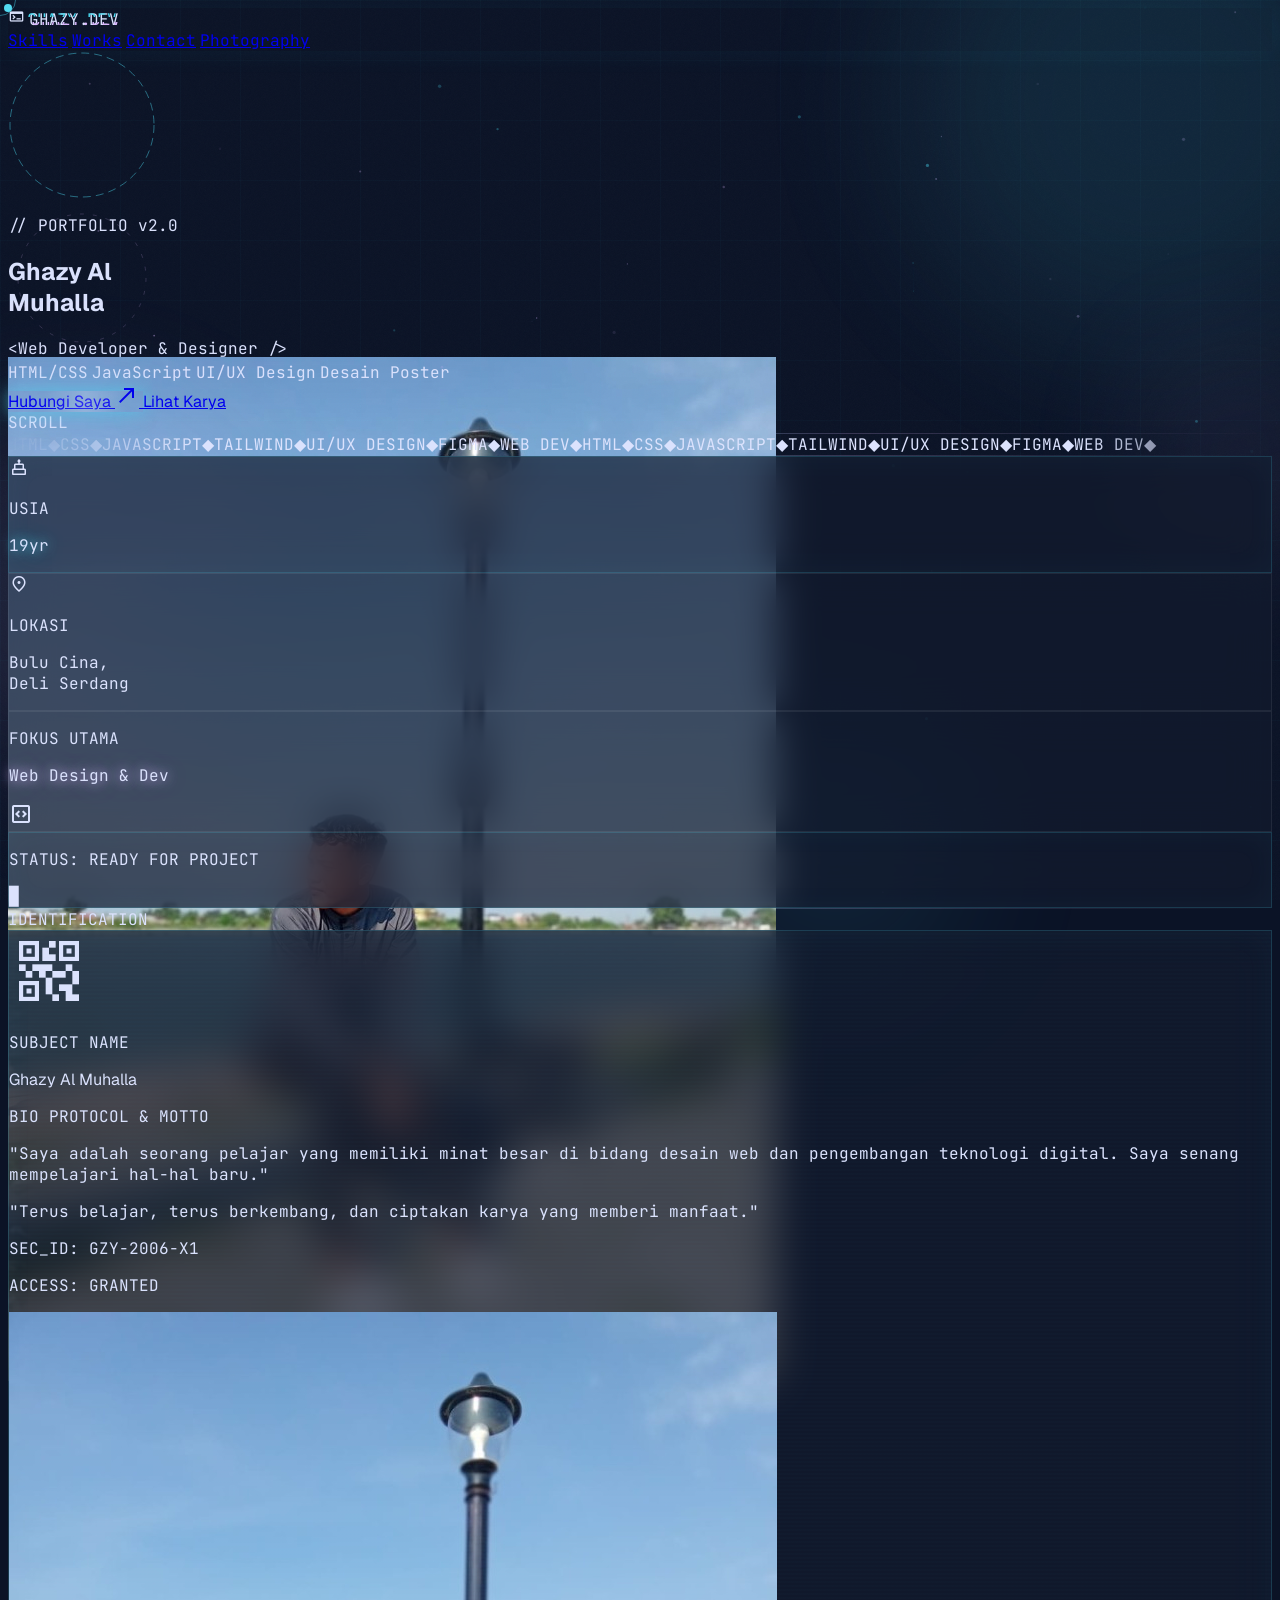
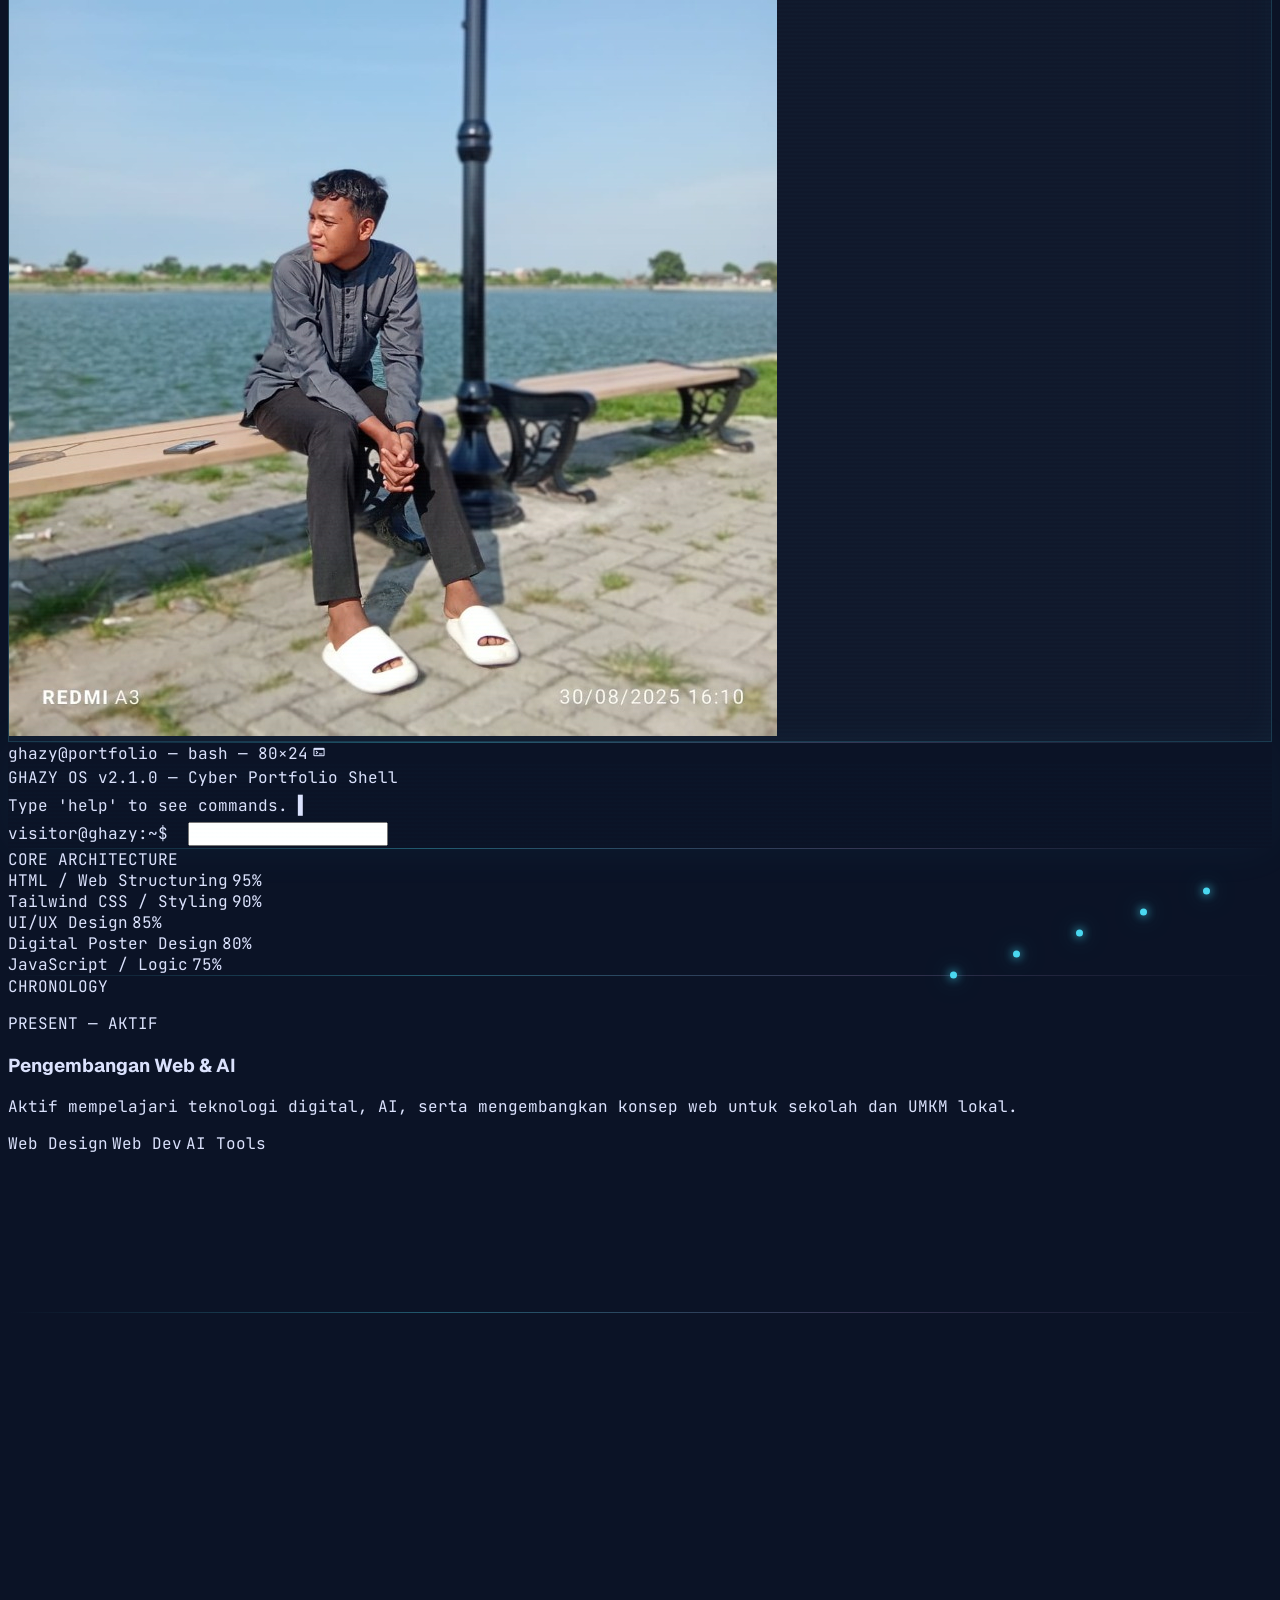
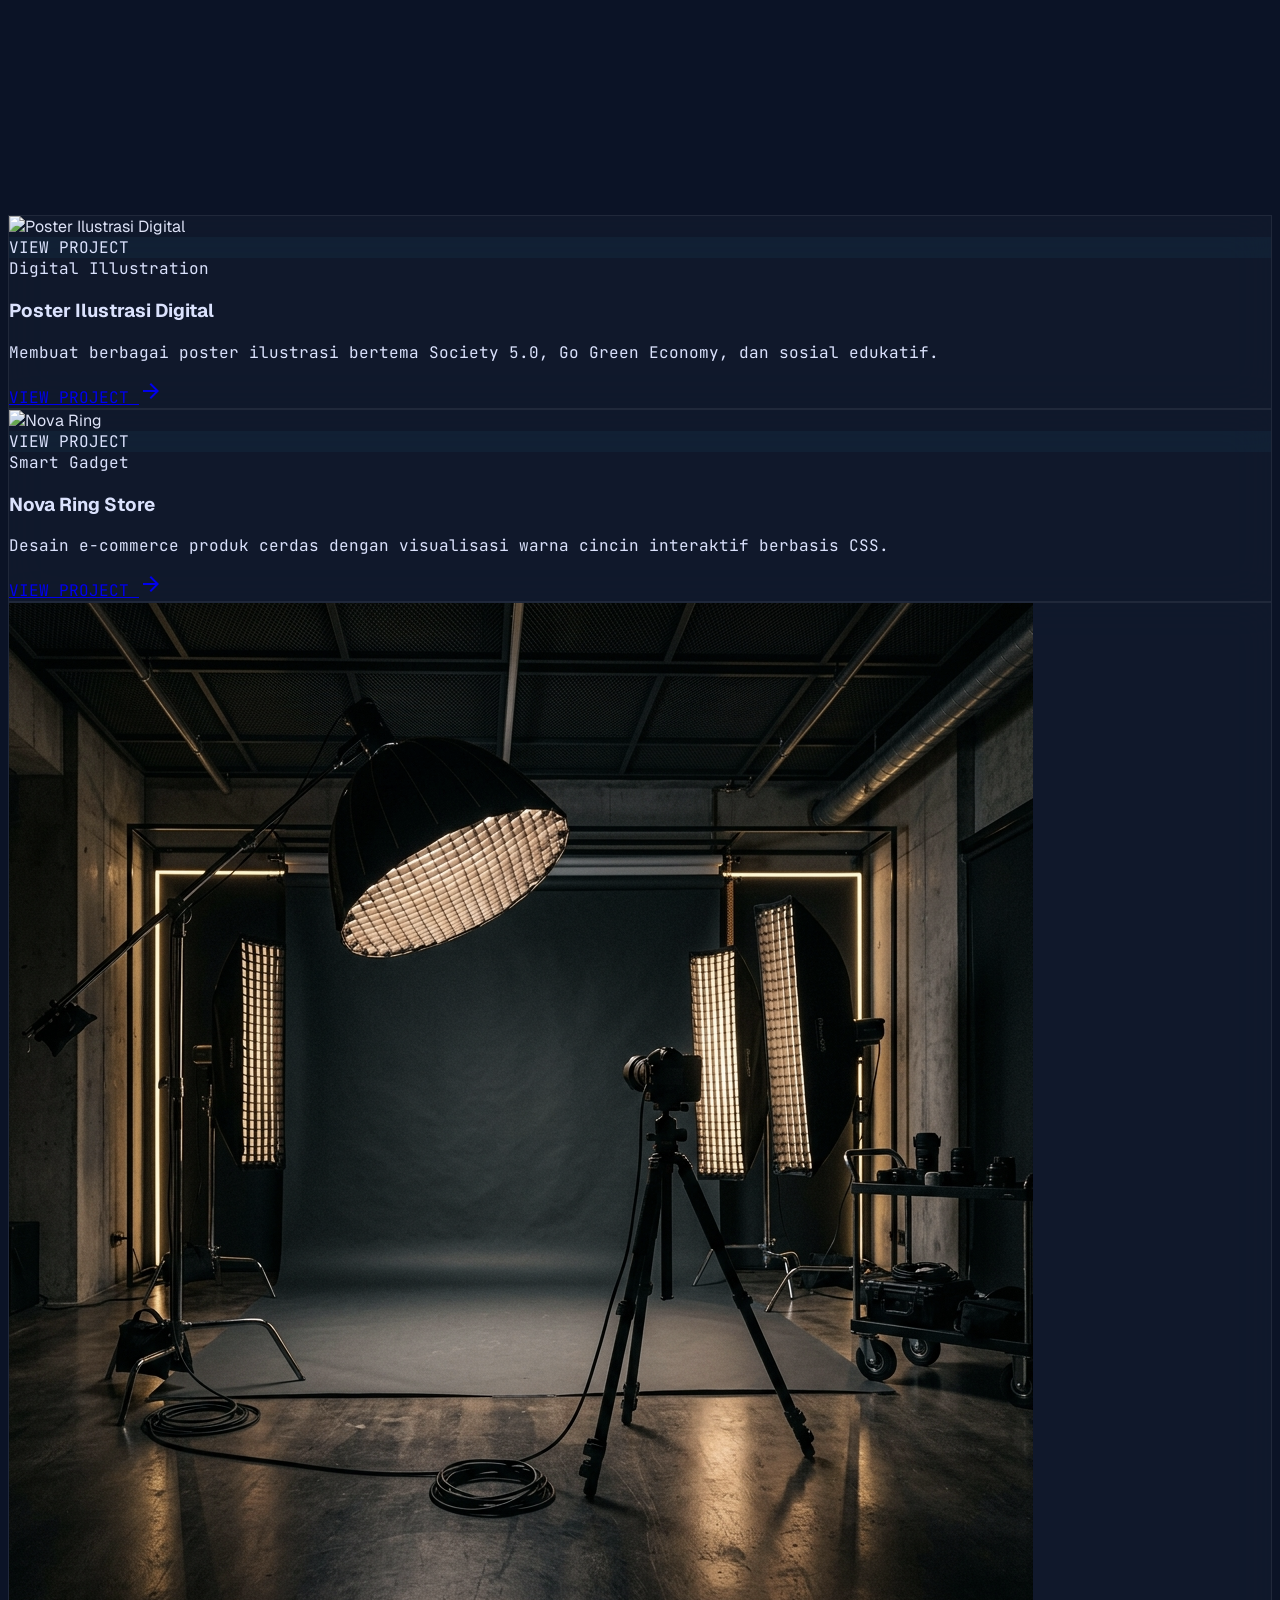
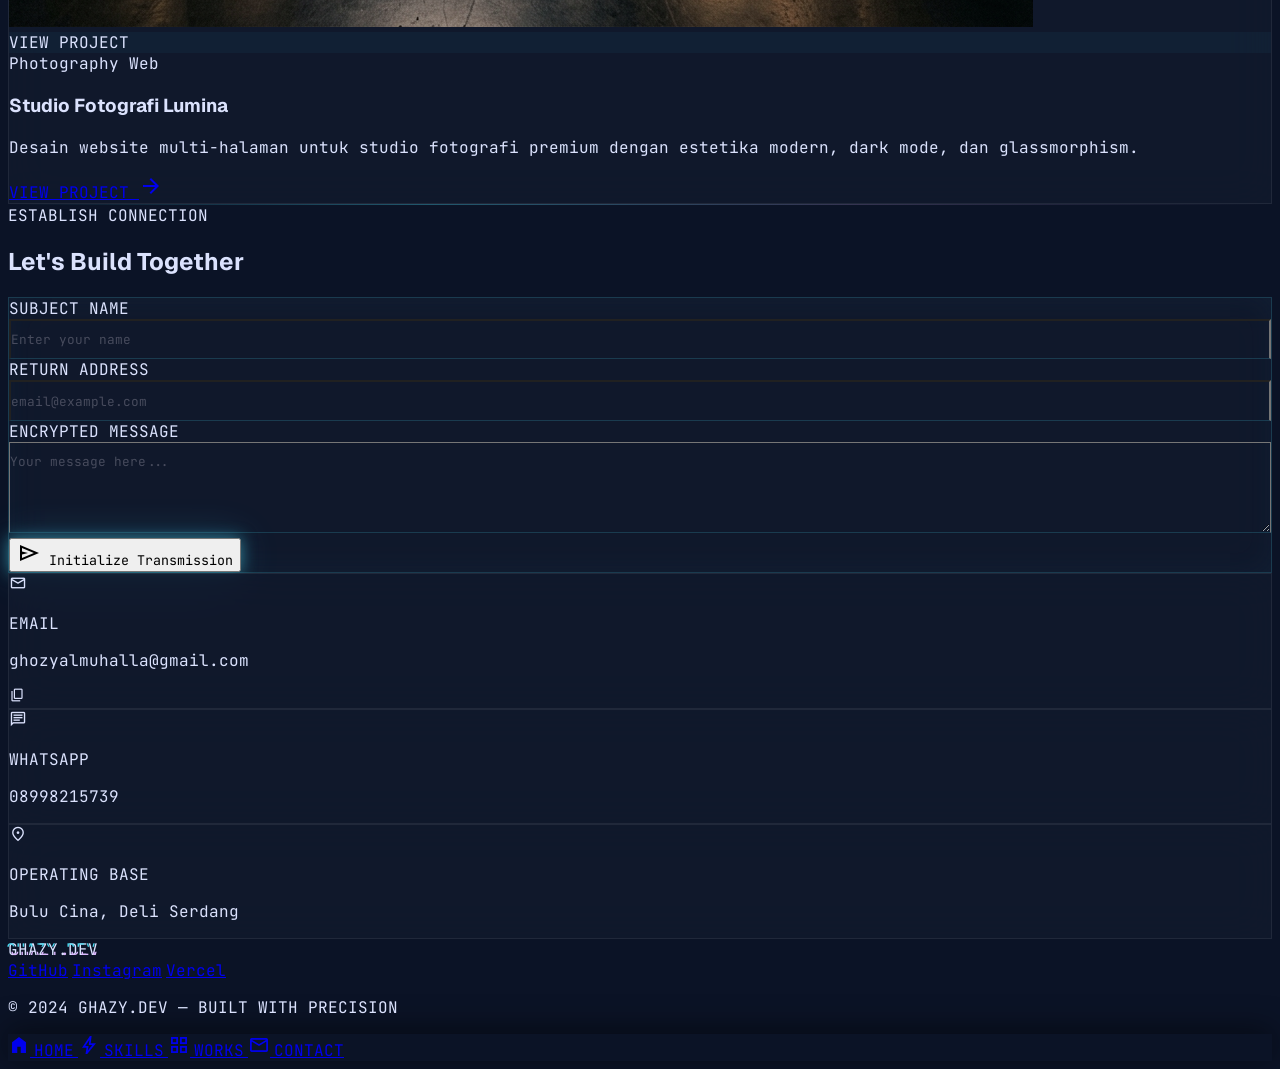
==== commit 353ea03f: "Add Photography nav link" ====
--- a/index.html
+++ b/index.html
@@ -216,6 +216,7 @@
       <a href="#skills" class="nav-lnk font-mono text-xs text-on-surface-variant hover:text-secondary transition-colors">Skills</a>
       <a href="#projects" class="nav-lnk font-mono text-xs text-on-surface-variant hover:text-secondary transition-colors">Works</a>
       <a href="#contact" class="nav-lnk font-mono text-xs text-on-surface-variant hover:text-secondary transition-colors">Contact</a>
+      <a href="photography-landing.html" class="nav-lnk font-mono text-xs text-on-surface-variant hover:text-secondary transition-colors">Photography</a>
     </nav>
   </div>
 </header>
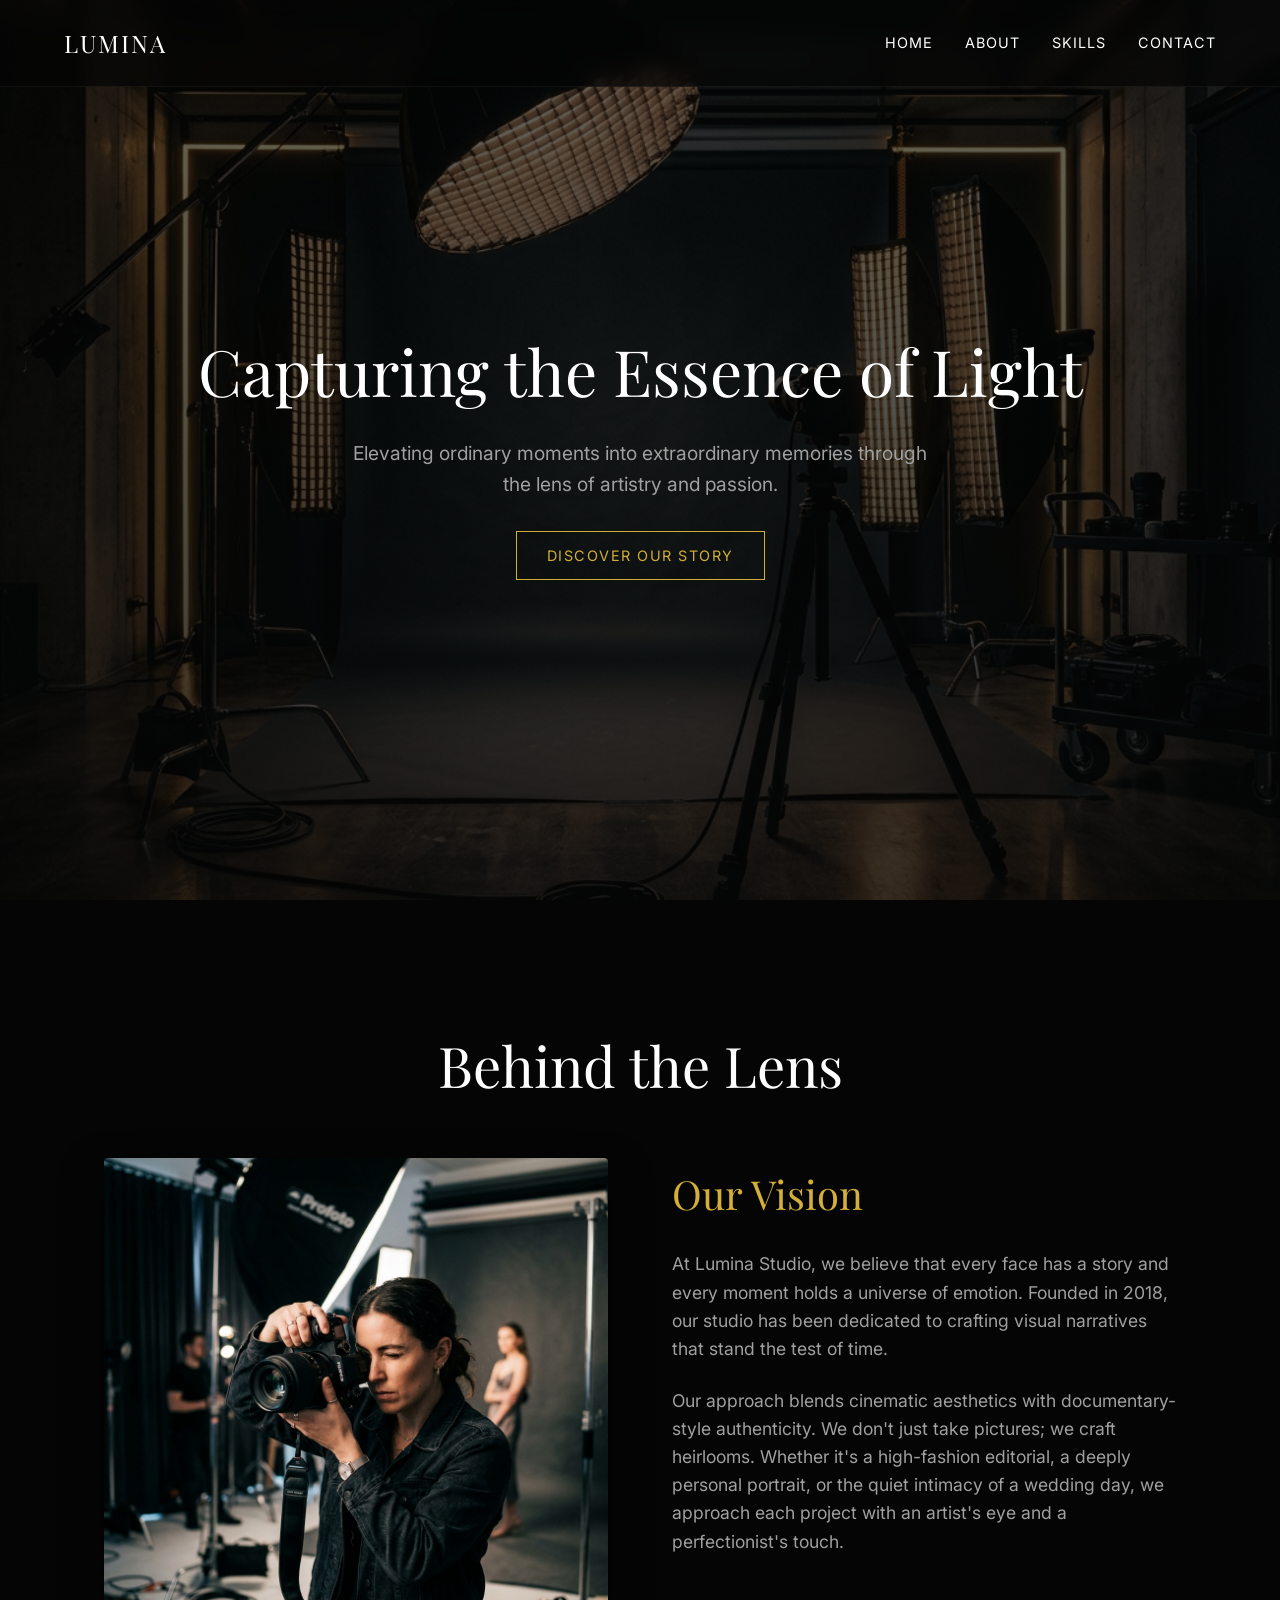
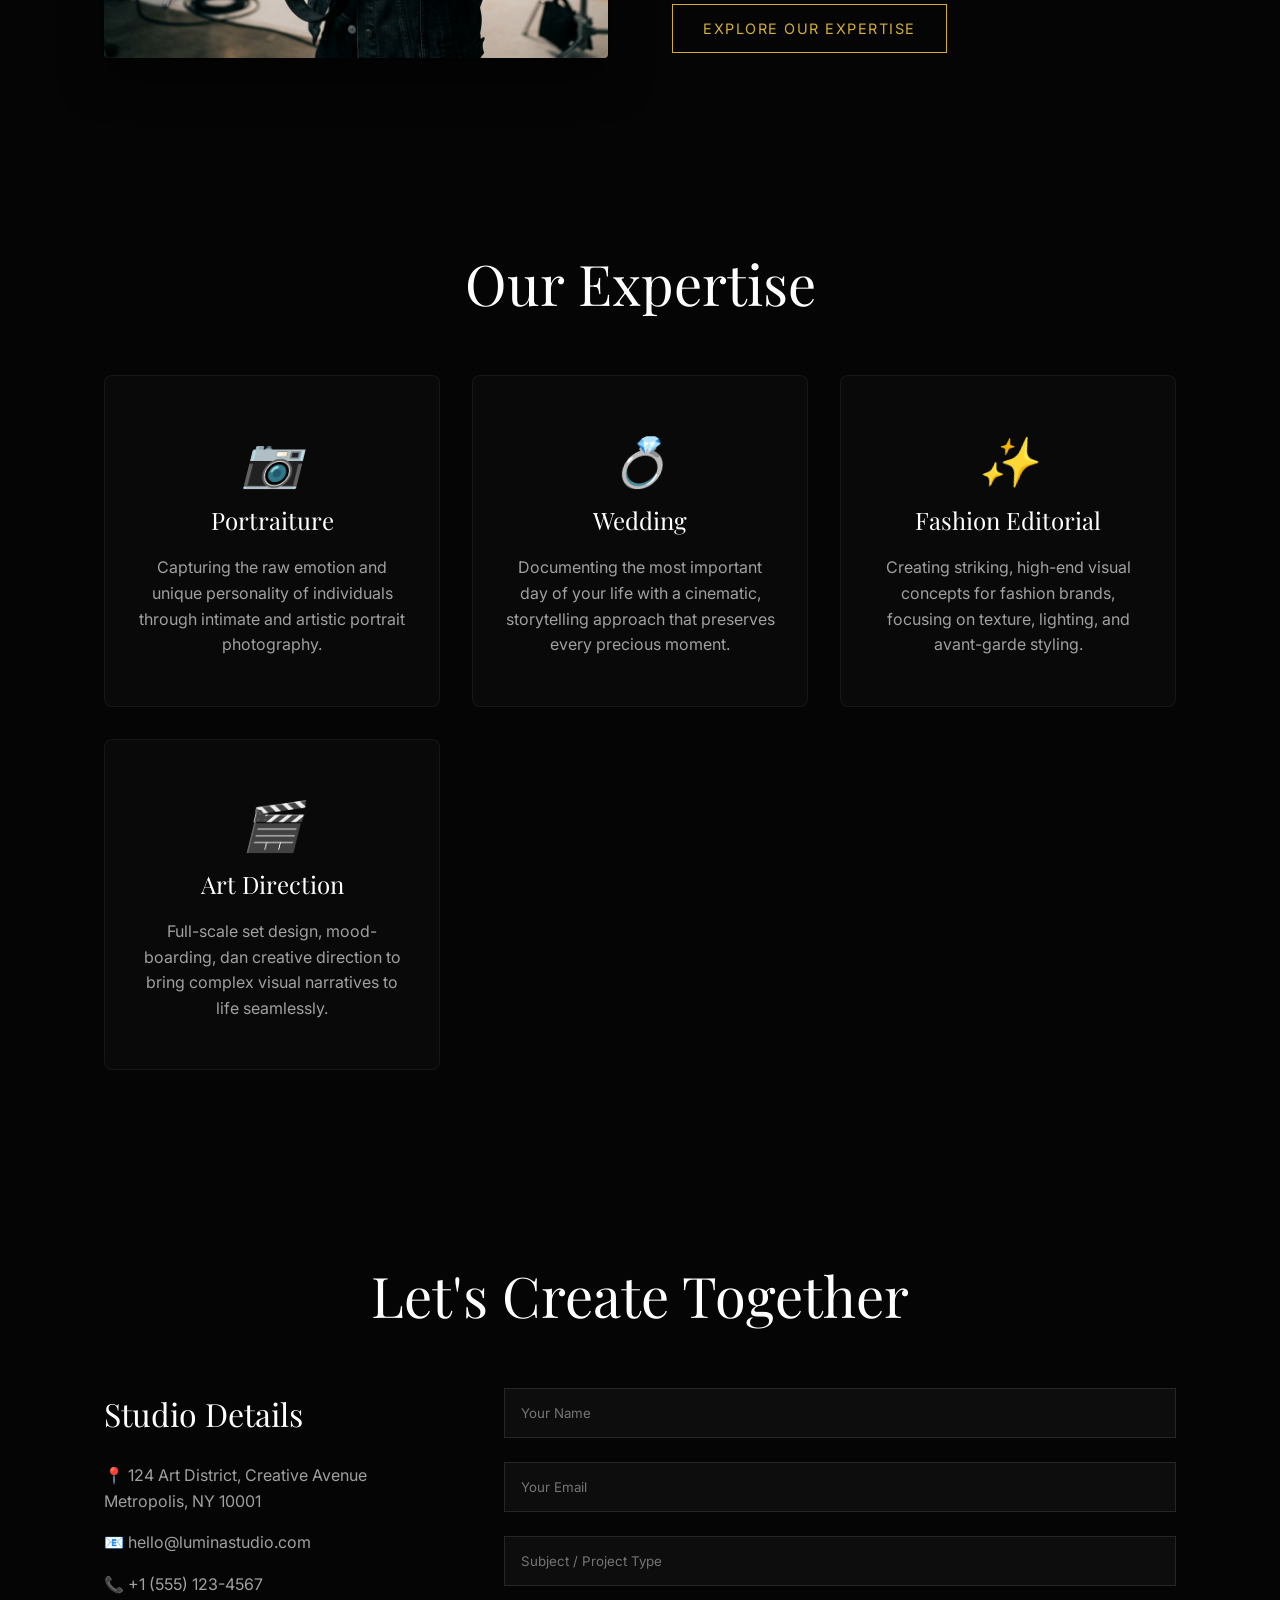
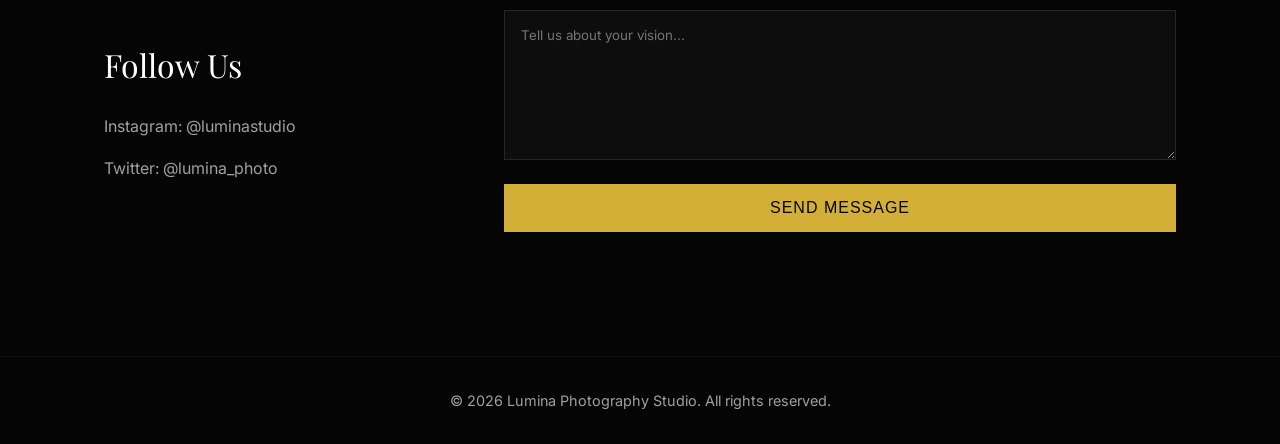
==== commit ea623c58: "Replace main web with photography studio" ====
--- a/index.html
+++ b/index.html
@@ -1,1029 +1,380 @@
 <!DOCTYPE html>
-<html class="dark" lang="id">
+<html lang="en">
 <head>
-<meta charset="utf-8"/>
-<meta content="width=device-width, initial-scale=1.0" name="viewport"/>
-<title>GHAZY.DEV | Cyber-Minimalist Portfolio</title>
-<script src="https://cdn.tailwindcss.com?plugins=forms,container-queries"></script>
-<link href="https://fonts.googleapis.com/css2?family=JetBrains+Mono:wght@400;500;700&family=Geist:wght@100;300;400;700;900&display=swap" rel="stylesheet"/>
-<link href="https://fonts.googleapis.com/css2?family=Material+Symbols+Outlined:wght,FILL@100..700,0..1&display=swap" rel="stylesheet"/>
-<script id="tailwind-config">
-  tailwind.config = {
-    darkMode:"class",
-    theme:{extend:{colors:{"tertiary-container":"#dcb7fe","tertiary-fixed-dim":"#ddb8ff","surface-container-low":"#131b2e","glass-border":"rgba(255,255,255,0.1)","surface-overlay":"rgba(11,19,38,0.6)","surface-dim":"#0b1326","tertiary":"#efdaff","surface-container-highest":"#2d3449","error":"#ffb4ab","secondary":"#4ad8f0","on-secondary":"#00363e","on-surface":"#dbe2fd","secondary-container":"#00b6ce","on-surface-variant":"#c8c5d0","surface-container-high":"#222a3e","surface":"#0b1326","outline":"#928f9a","on-background":"#dbe2fd","error-container":"#93000a","background":"#0b1326"},borderRadius:{DEFAULT:"0.125rem",lg:"0.25rem",xl:"0.5rem",full:"0.75rem"},fontFamily:{"mono-code":["JetBrains Mono","monospace"],"display":["Geist","sans-serif"]}}}
-  }
-</script>
-<style>
-*,*::before,*::after{box-sizing:border-box;}
-:root{--cyan:#4ad8f0;--purple:#ddb8ff;--bg:#0b1326;--s:#131b2e;--sh:#222a3e;}
-html{scroll-behavior:smooth;}
-body{background:var(--bg);color:#dbe2fd;font-family:'Geist',sans-serif;overflow-x:hidden;cursor:none;min-height:100dvh;}
-.font-mono{font-family:'JetBrains Mono',monospace;}
-
-/* ── CURSOR ── */
-#cur{position:fixed;width:8px;height:8px;background:var(--cyan);border-radius:50%;pointer-events:none;z-index:9999;transform:translate(-50%,-50%);mix-blend-mode:screen;transition:width .15s,height .15s;}
-#cur-ring{position:fixed;width:32px;height:32px;border:1px solid rgba(74,216,240,.45);border-radius:50%;pointer-events:none;z-index:9998;transform:translate(-50%,-50%);transition:width .3s,height .3s,opacity .3s,border-color .3s;}
-#cur-trail{position:fixed;pointer-events:none;z-index:9997;}
-body:has(a:hover) #cur,body:has(button:hover) #cur{width:20px;height:20px;}
-body:has(a:hover) #cur-ring,body:has(button:hover) #cur-ring{width:56px;height:56px;border-color:rgba(221,184,255,.5);opacity:.4;}
-
-/* ── NOISE ── */
-body::before{content:'';position:fixed;inset:0;z-index:0;pointer-events:none;opacity:.028;background-image:url("data:image/svg+xml,%3Csvg viewBox='0 0 200 200' xmlns='http://www.w3.org/2000/svg'%3E%3Cfilter id='n'%3E%3CfeTurbulence type='fractalNoise' baseFrequency='.9' numOctaves='4' stitchTiles='stitch'/%3E%3C/filter%3E%3Crect width='100%25' height='100%25' filter='url(%23n)'/%3E%3C/svg%3E");background-size:100px;}
-
-/* ── GRID BG ── */
-.grid-bg{position:fixed;inset:0;z-index:0;pointer-events:none;background-image:linear-gradient(rgba(74,216,240,.025) 1px,transparent 1px),linear-gradient(90deg,rgba(74,216,240,.025) 1px,transparent 1px);background-size:60px 60px;animation:grid-drift 25s linear infinite;}
-@keyframes grid-drift{0%{background-position:0 0;}100%{background-position:60px 60px;}}
-
-/* ── ORBS ── */
-.orb{position:fixed;border-radius:50%;pointer-events:none;z-index:0;filter:blur(80px);opacity:.1;}
-.orb-1{width:500px;height:500px;background:var(--cyan);top:-150px;right:-120px;animation:orb-float 14s ease-in-out infinite;}
-.orb-2{width:350px;height:350px;background:var(--purple);bottom:15%;left:-100px;animation:orb-float 18s ease-in-out infinite reverse;}
-.orb-3{width:250px;height:250px;background:var(--cyan);bottom:-80px;right:25%;animation:orb-float 11s ease-in-out infinite 4s;}
-.orb-4{width:180px;height:180px;background:var(--purple);top:40%;right:-50px;animation:orb-float 9s ease-in-out infinite 2s;}
-@keyframes orb-float{0%,100%{transform:translateY(0) scale(1);}50%{transform:translateY(-40px) scale(1.08);}}
-
-/* ── GLASS ── */
-.glass-card{background:rgba(19,27,46,.72);backdrop-filter:blur(20px);border:1px solid rgba(255,255,255,.07);}
-.glass-card-cyan{background:rgba(19,27,46,.72);backdrop-filter:blur(20px);border:1px solid rgba(74,216,240,.18);box-shadow:0 0 30px rgba(74,216,240,.04) inset;}
-
-/* ── NEON ── */
-.neon-glow{box-shadow:0 0 15px rgba(74,216,240,.5),0 0 40px rgba(74,216,240,.2);}
-.neon-text-c{text-shadow:0 0 12px rgba(74,216,240,.9),0 0 30px rgba(74,216,240,.4);}
-.neon-text-p{text-shadow:0 0 12px rgba(221,184,255,.9),0 0 30px rgba(221,184,255,.4);}
-
-/* ── SCANLINE ── */
-.scanline{position:relative;overflow:hidden;}
-.scanline::after{content:'';position:absolute;inset:0;background:repeating-linear-gradient(0deg,transparent,transparent 2px,rgba(74,216,240,.012) 2px,rgba(74,216,240,.012) 4px);pointer-events:none;z-index:1;}
-.scanline-move::before{content:'';position:absolute;top:-30%;left:0;right:0;height:28%;background:linear-gradient(to bottom,transparent,rgba(74,216,240,.05),transparent);animation:scan-move 7s linear infinite;pointer-events:none;z-index:2;}
-@keyframes scan-move{0%{top:-30%;}100%{top:130%;}}
-
-/* ── GLITCH ── */
-.glitch{position:relative;}
-.glitch::before,.glitch::after{content:attr(data-text);position:absolute;top:0;left:0;width:100%;height:100%;}
-.glitch::before{color:var(--cyan);animation:gl1 4s infinite;clip-path:polygon(0 0,100% 0,100% 38%,0 38%);transform:translate(-2px,0);}
-.glitch::after{color:var(--purple);animation:gl2 4s infinite;clip-path:polygon(0 62%,100% 62%,100% 100%,0 100%);transform:translate(2px,0);}
-@keyframes gl1{0%,88%,100%{transform:translate(-2px,0);opacity:0;}90%{transform:translate(3px,-2px);opacity:.8;}92%{transform:translate(-4px,2px);opacity:.5;}94%{transform:translate(0,0);opacity:0;}}
-@keyframes gl2{0%,86%,100%{transform:translate(2px,0);opacity:0;}88%{transform:translate(-3px,2px);opacity:.8;}90%{transform:translate(4px,-2px);opacity:.5;}92%{transform:translate(0,0);opacity:0;}}
-
-/* ── HOLOGRAM ── */
-.hologram{animation:holo 5s infinite;}
-@keyframes holo{0%,94%,100%{opacity:1;filter:none;}95%{opacity:.7;filter:hue-rotate(20deg) brightness(1.2);}97%{opacity:.9;}98%{opacity:.75;filter:hue-rotate(-10deg);}}
-
-/* ── TYPEWRITER ── */
-.typewriter{overflow:hidden;white-space:nowrap;width:0;animation:type-anim 3s steps(35) .6s forwards;}
-@keyframes type-anim{to{width:100%;}}
-
-/* ── BLINK ── */
-@keyframes blink{0%,100%{opacity:1;}50%{opacity:0;}}
-.blink{animation:blink 1s step-end infinite;}
-
-/* ── REVEAL ── */
-.reveal{opacity:0;transform:translateY(28px);transition:opacity .75s cubic-bezier(.23,1,.32,1),transform .75s cubic-bezier(.23,1,.32,1);}
-.reveal.in{opacity:1;transform:none;}
-.rev-l{opacity:0;transform:translateX(-28px);transition:opacity .7s cubic-bezier(.23,1,.32,1),transform .7s cubic-bezier(.23,1,.32,1);}
-.rev-l.in{opacity:1;transform:none;}
-.rev-r{opacity:0;transform:translateX(28px);transition:opacity .7s cubic-bezier(.23,1,.32,1),transform .7s cubic-bezier(.23,1,.32,1);}
-.rev-r.in{opacity:1;transform:none;}
-.rev-scale{opacity:0;transform:scale(.88);transition:opacity .7s cubic-bezier(.23,1,.32,1),transform .7s cubic-bezier(.23,1,.32,1);}
-.rev-scale.in{opacity:1;transform:scale(1);}
-.d1{transition-delay:.08s;}.d2{transition-delay:.16s;}.d3{transition-delay:.24s;}.d4{transition-delay:.32s;}.d5{transition-delay:.4s;}.d6{transition-delay:.48s;}
-
-/* ── RING SPIN ── */
-@keyframes ring-spin{from{transform:rotate(0deg);}to{transform:rotate(360deg);}}
-@keyframes ring-spin-rev{from{transform:rotate(0deg);}to{transform:rotate(-360deg);}}
-.ring-spin{animation:ring-spin 9s linear infinite;}
-.ring-spin-rev{animation:ring-spin-rev 13s linear infinite;}
-
-/* ── STATUS DOT ── */
-@keyframes status-pulse{0%,100%{box-shadow:0 0 0 0 rgba(74,216,240,.7);}50%{box-shadow:0 0 0 9px rgba(74,216,240,0);}}
-.s-dot{animation:status-pulse 2s ease infinite;}
-
-/* ── SKILL BAR ── */
-.skill-fill{height:100%;background:linear-gradient(90deg,var(--cyan),rgba(74,216,240,.55));border-radius:99px;width:0%;transition:width 1.5s cubic-bezier(.23,1,.32,1);position:relative;}
-.skill-fill::after{content:'';position:absolute;right:-1px;top:50%;transform:translateY(-50%);width:7px;height:7px;border-radius:50%;background:var(--cyan);box-shadow:0 0 10px var(--cyan),0 0 24px rgba(74,216,240,.6);}
-
-/* ── SCROLL BAR ── */
-.term-scroll::-webkit-scrollbar{width:3px;}
-.term-scroll::-webkit-scrollbar-thumb{background:var(--cyan);border-radius:99px;}
-
-/* ── MAGNETIC BTN ── */
-.mag-btn{position:relative;overflow:hidden;transition:transform .2s cubic-bezier(.23,1,.32,1),box-shadow .2s;}
-.mag-btn::before{content:'';position:absolute;inset:0;background:linear-gradient(90deg,transparent,rgba(255,255,255,.18),transparent);transform:translateX(-120%);transition:transform .45s;}
-.mag-btn:hover::before{transform:translateX(120%);}
-.mag-btn:active{transform:scale(.97)!important;}
-
-/* ── TILT ── */
-.tilt{transform-style:preserve-3d;transition:transform .12s;}
-
-/* ── PROJECT CARD ── */
-.proj-card{transition:transform .35s cubic-bezier(.23,1,.32,1),opacity .35s,box-shadow .35s;}
-.proj-card:hover{transform:translateY(-5px);box-shadow:0 24px 60px rgba(0,0,0,.45),0 0 40px rgba(74,216,240,.07);}
-.proj-img img{transition:transform .7s cubic-bezier(.23,1,.32,1),filter .35s;filter:grayscale(25%);}
-.proj-card:hover .proj-img img{transform:scale(1.09);filter:grayscale(0);}
-
-/* ── NAV LINK ── */
-.nav-lnk{position:relative;}
-.nav-lnk::after{content:'';position:absolute;bottom:-2px;left:0;width:0;height:1px;background:var(--cyan);transition:width .3s cubic-bezier(.23,1,.32,1);}
-.nav-lnk:hover::after{width:100%;}
-
-/* ── LOADER ── */
-#loader{position:fixed;inset:0;z-index:10000;background:var(--bg);display:flex;align-items:center;justify-content:center;flex-direction:column;gap:14px;transition:opacity .6s,visibility .6s;}
-#loader.out{opacity:0;visibility:hidden;}
-.ld-bar{width:220px;height:2px;background:rgba(74,216,240,.15);border-radius:99px;overflow:hidden;}
-.ld-fill{height:100%;background:var(--cyan);border-radius:99px;box-shadow:0 0 12px var(--cyan);animation:ld-anim 1.4s cubic-bezier(.23,1,.32,1) forwards;}
-@keyframes ld-anim{0%{width:0%;}60%{width:70%;}100%{width:100%;}}
-
-/* ── SECTION DIVIDER ── */
-.s-div{height:1px;background:linear-gradient(90deg,transparent,rgba(74,216,240,.35),rgba(221,184,255,.2),transparent);}
-
-/* ── PARTICLE CANVAS ── */
-#particle-canvas{position:fixed;inset:0;z-index:0;pointer-events:none;opacity:.6;}
-
-/* ── FLOATING BADGES ── */
-@keyframes float-badge{0%,100%{transform:translateY(0);}50%{transform:translateY(-8px);}}
-.float-badge{animation:float-badge 3s ease-in-out infinite;}
-.float-badge:nth-child(2){animation-delay:.5s;}
-.float-badge:nth-child(3){animation-delay:1s;}
-.float-badge:nth-child(4){animation-delay:1.5s;}
-
-/* ── NUMBER MORPH ── */
-.num-morph{display:inline-block;transition:transform .3s,opacity .3s;}
-
-/* ── HERO TITLE CHAR ── */
-.char{display:inline-block;opacity:0;transform:translateY(40px) rotate(5deg);transition:opacity .5s cubic-bezier(.23,1,.32,1),transform .5s cubic-bezier(.23,1,.32,1);}
-.char.in{opacity:1;transform:none;}
-
-/* ── BEAM LINE ── */
-@keyframes beam{0%{transform:translateX(-100%);}100%{transform:translateX(400%);}}
-.beam{animation:beam 3s ease-in-out infinite;}
-
-/* ── CONTACT INPUT ── */
-.c-input{width:100%;background:transparent;border-bottom:1px solid rgba(74,216,240,.18);transition:border-color .3s;padding:.65rem 0;color:#dbe2fd;outline:none;font-family:'JetBrains Mono',monospace;font-size:.8rem;}
-.c-input:focus{border-bottom-color:var(--cyan);}
-.c-input::placeholder{color:rgba(203,197,208,.3);}
-
-/* ── HOVER UNDERLINE ANIM ── */
-@keyframes underline-in{from{width:0;}to{width:100%;}}
-
-/* ── CARD BORDER GLOW ON HOVER ── */
-.glow-hover{transition:box-shadow .3s,border-color .3s;}
-.glow-hover:hover{box-shadow:0 0 0 1px rgba(74,216,240,.3),0 0 30px rgba(74,216,240,.08);border-color:rgba(74,216,240,.3)!important;}
-
-/* ── COUNTER ── */
-.counter-val{transition:opacity .2s;}
-
-/* ── MARQUEE ── */
-@keyframes marquee{from{transform:translateX(0);}to{transform:translateX(-50%);}}
-.marquee-inner{display:flex;animation:marquee 18s linear infinite;white-space:nowrap;}
-.marquee-inner:hover{animation-play-state:paused;}
-
-/* ── SCROLL INDICATOR ── */
-@keyframes scroll-dot{0%,100%{transform:translateY(0);opacity:1;}80%{transform:translateY(14px);opacity:0;}}
-.scroll-dot{animation:scroll-dot 2s ease infinite;}
-</style>
+    <meta charset="UTF-8">
+    <meta name="viewport" content="width=device-width, initial-scale=1.0">
+    <title>Lumina Studio | Photography Landing Page</title>
+    <meta name="description" content="Premium photography studio capturing timeless moments.">
+    <link href="https://fonts.googleapis.com/css2?family=Inter:wght@300;400;500&family=Playfair+Display:ital,wght@0,400;0,600;1,400&display=swap" rel="stylesheet">
+    <style>
+        :root {
+          --bg-color: #050505;
+          --text-primary: #ffffff;
+          --text-secondary: #a0a0a0;
+          --accent: #d4af37; /* Gold accent */
+          --nav-bg: rgba(5, 5, 5, 0.7);
+        }
+
+        * {
+          margin: 0;
+          padding: 0;
+          box-sizing: border-box;
+        }
+
+        body {
+          background-color: var(--bg-color);
+          color: var(--text-primary);
+          font-family: 'Inter', sans-serif;
+          line-height: 1.6;
+          overflow-x: hidden;
+          scroll-behavior: smooth;
+        }
+
+        h1, h2, h3, h4, h5, h6 {
+          font-family: 'Playfair Display', serif;
+          font-weight: 400;
+        }
+
+        a {
+          text-decoration: none;
+          color: inherit;
+          transition: color 0.3s ease;
+        }
+
+        a:hover {
+          color: var(--accent);
+        }
+
+        /* Navigation */
+        nav {
+          position: fixed;
+          top: 0;
+          width: 100%;
+          padding: 1.5rem 5%;
+          display: flex;
+          justify-content: space-between;
+          align-items: center;
+          background: var(--nav-bg);
+          backdrop-filter: blur(10px);
+          -webkit-backdrop-filter: blur(10px);
+          z-index: 1000;
+          border-bottom: 1px solid rgba(255, 255, 255, 0.05);
+        }
+
+        .logo {
+          font-family: 'Playfair Display', serif;
+          font-size: 1.5rem;
+          letter-spacing: 2px;
+          text-transform: uppercase;
+        }
+
+        .nav-links {
+          display: flex;
+          gap: 2rem;
+          list-style: none;
+        }
+
+        .nav-links a {
+          font-size: 0.9rem;
+          text-transform: uppercase;
+          letter-spacing: 1px;
+        }
+
+        /* Hero Section (Home) */
+        .hero {
+          height: 100vh;
+          display: flex;
+          align-items: center;
+          justify-content: center;
+          text-align: center;
+          padding: 0 20px;
+          background: linear-gradient(rgba(5, 5, 5, 0.6), rgba(5, 5, 5, 0.8)), url('photography-studio/images/hero_bg.png') no-repeat center center/cover;
+        }
+
+        .hero-content h1 {
+          font-size: 5vw;
+          margin-bottom: 1rem;
+          animation: fadeInDown 1s ease-out;
+        }
+
+        .hero-content p {
+          font-size: 1.2rem;
+          color: var(--text-secondary);
+          max-width: 600px;
+          margin: 0 auto 2rem;
+          animation: fadeInUp 1s ease-out 0.5s both;
+        }
+
+        .btn {
+          display: inline-block;
+          padding: 12px 30px;
+          border: 1px solid var(--accent);
+          color: var(--accent);
+          text-transform: uppercase;
+          letter-spacing: 1.5px;
+          font-size: 0.9rem;
+          transition: all 0.3s ease;
+          cursor: pointer;
+        }
+
+        .btn:hover {
+          background: var(--accent);
+          color: var(--bg-color);
+        }
+
+        /* Standard Page Layout */
+        .section-container {
+          padding: 120px 5% 60px;
+          max-width: 1200px;
+          margin: 0 auto;
+        }
+
+        .section-title {
+          font-size: 3.5rem;
+          margin-bottom: 3rem;
+          text-align: center;
+        }
+
+        /* About Page */
+        .about-grid {
+          display: grid;
+          grid-template-columns: 1fr 1fr;
+          gap: 4rem;
+          align-items: center;
+        }
+
+        .about-image {
+          width: 100%;
+          height: 500px;
+          object-fit: cover;
+          border-radius: 4px;
+          box-shadow: 0 20px 40px rgba(0,0,0,0.5);
+        }
+
+        .about-text h2 {
+          font-size: 2.5rem;
+          margin-bottom: 1.5rem;
+          color: var(--accent);
+        }
+
+        .about-text p {
+          color: var(--text-secondary);
+          margin-bottom: 1.5rem;
+          font-size: 1.1rem;
+        }
+
+        /* Skills Page */
+        .skills-grid {
+          display: grid;
+          grid-template-columns: repeat(auto-fit, minmax(300px, 1fr));
+          gap: 2rem;
+        }
+
+        .skill-card {
+          background: rgba(255,255,255,0.02);
+          border: 1px solid rgba(255,255,255,0.05);
+          padding: 3rem 2rem;
+          text-align: center;
+          border-radius: 8px;
+          transition: transform 0.3s ease, background 0.3s ease;
+        }
+
+        .skill-card:hover {
+          transform: translateY(-10px);
+          background: rgba(255,255,255,0.05);
+        }
+
+        .skill-card i {
+          font-size: 3rem;
+          color: var(--accent);
+          margin-bottom: 1.5rem;
+        }
+
+        .skill-card h3 {
+          font-size: 1.5rem;
+          margin-bottom: 1rem;
+        }
+
+        .skill-card p {
+          color: var(--text-secondary);
+        }
+
+        /* Contact Page */
+        .contact-wrapper {
+          display: grid;
+          grid-template-columns: 1fr 2fr;
+          gap: 4rem;
+        }
+
+        .contact-info h3 {
+          font-size: 2rem;
+          margin-bottom: 1.5rem;
+        }
+
+        .contact-info p {
+          color: var(--text-secondary);
+          margin-bottom: 1rem;
+          display: flex;
+          align-items: center;
+          gap: 10px;
+        }
+
+        .contact-form {
+          display: flex;
+          flex-direction: column;
+          gap: 1.5rem;
+        }
+
+        .contact-form input,
+        .contact-form textarea {
+          width: 100%;
+          padding: 1rem;
+          background: rgba(255,255,255,0.03);
+          border: 1px solid rgba(255,255,255,0.1);
+          color: var(--text-primary);
+          font-family: 'Inter', sans-serif;
+          transition: border-color 0.3s ease;
+        }
+
+        .contact-form input:focus,
+        .contact-form textarea:focus {
+          outline: none;
+          border-color: var(--accent);
+        }
+
+        .contact-form textarea {
+          height: 150px;
+          resize: vertical;
+        }
+
+        .submit-btn {
+          background: var(--accent);
+          color: var(--bg-color);
+          padding: 15px;
+          border: none;
+          font-size: 1rem;
+          text-transform: uppercase;
+          letter-spacing: 1px;
+          cursor: pointer;
+          transition: opacity 0.3s ease;
+        }
+
+        .submit-btn:hover {
+          opacity: 0.9;
+        }
+        
+        footer {
+            text-align: center;
+            padding: 2rem;
+            border-top: 1px solid rgba(255,255,255,0.05);
+            margin-top: 4rem;
+            color: var(--text-secondary);
+            font-size: 0.9rem;
+        }
+
+        /* Animations */
+        @keyframes fadeInDown {
+          from { opacity: 0; transform: translateY(-30px); }
+          to { opacity: 1; transform: translateY(0); }
+        }
+
+        @keyframes fadeInUp {
+          from { opacity: 0; transform: translateY(30px); }
+          to { opacity: 1; transform: translateY(0); }
+        }
+
+        /* Responsive */
+        @media (max-width: 768px) {
+          .nav-links { display: none; }
+          .hero-content h1 { font-size: 3rem; }
+          .about-grid, .contact-wrapper { grid-template-columns: 1fr; }
+          .about-image { height: 400px; }
+        }
+    </style>
 </head>
-<body class="selection:bg-secondary selection:text-on-secondary relative">
-
-<!-- LOADER -->
-<div id="loader">
-  <div class="font-mono text-secondary text-sm tracking-widest" id="ld-txt">INITIALIZING...</div>
-  <div class="ld-bar"><div class="ld-fill"></div></div>
-  <div class="font-mono text-on-surface-variant text-xs tracking-widest" id="ld-pct">0%</div>
-</div>
-
-<!-- CURSOR -->
-<div id="cur"></div>
-<div id="cur-ring"></div>
-
-<!-- CANVAS PARTICLES -->
-<canvas id="particle-canvas"></canvas>
-
-<!-- BACKGROUNDS -->
-<div class="grid-bg"></div>
-<div class="orb orb-1"></div>
-<div class="orb orb-2"></div>
-<div class="orb orb-3"></div>
-<div class="orb orb-4"></div>
-
-<!-- NAV -->
-<header class="fixed top-0 w-full z-50 bg-surface-overlay backdrop-blur-xl border-b border-glass-border" style="box-shadow:0 0 30px rgba(74,216,240,.06);">
-  <div class="flex justify-between items-center px-6 py-4 max-w-screen-sm mx-auto">
-    <div class="flex items-center gap-2">
-      <span class="material-symbols-outlined text-secondary" style="font-variation-settings:'FILL' 1;font-size:17px;">terminal</span>
-      <span class="font-mono font-black text-base text-transparent bg-clip-text bg-gradient-to-r from-secondary to-tertiary-fixed-dim tracking-tighter glitch" data-text="GHAZY.DEV">GHAZY.DEV</span>
-    </div>
-    <nav class="flex items-center gap-5">
-      <a href="#skills" class="nav-lnk font-mono text-xs text-on-surface-variant hover:text-secondary transition-colors">Skills</a>
-      <a href="#projects" class="nav-lnk font-mono text-xs text-on-surface-variant hover:text-secondary transition-colors">Works</a>
-      <a href="#contact" class="nav-lnk font-mono text-xs text-on-surface-variant hover:text-secondary transition-colors">Contact</a>
-      <a href="photography-landing.html" class="nav-lnk font-mono text-xs text-on-surface-variant hover:text-secondary transition-colors">Photography</a>
+<body>
+    <nav>
+        <a href="#home" class="logo">Lumina</a>
+        <ul class="nav-links">
+            <li><a href="#home">Home</a></li>
+            <li><a href="#about">About</a></li>
+            <li><a href="#skills">Skills</a></li>
+            <li><a href="#contact">Contact</a></li>
+        </ul>
     </nav>
-  </div>
-</header>
-
-<main class="relative z-10 pt-20 pb-32 space-y-24 max-w-screen-sm mx-auto">
-
-  <!-- ── HERO ── -->
-  <section class="px-6 pt-10 flex flex-col items-center text-center">
-    <!-- Avatar -->
-    <div class="relative mb-8 reveal" style="width:148px;height:148px;">
-      <!-- Multi-ring spinner -->
-      <svg class="absolute inset-0 ring-spin" width="148" height="148" viewBox="0 0 148 148" fill="none">
-        <circle cx="74" cy="74" r="72" stroke="#4ad8f0" stroke-width="1" stroke-dasharray="8 5" opacity=".45"/>
-      </svg>
-      <svg class="absolute inset-0 ring-spin-rev" width="148" height="148" viewBox="0 0 148 148" fill="none">
-        <circle cx="74" cy="74" r="64" stroke="#ddb8ff" stroke-width=".6" stroke-dasharray="4 9" opacity=".3"/>
-      </svg>
-      <!-- Glow -->
-      <div class="absolute inset-4 bg-secondary blur-3xl opacity-20 rounded-full"></div>
-      <!-- Photo -->
-      <div class="absolute inset-3 rounded-full border border-secondary/35 p-1 overflow-hidden">
-        <img alt="Ghazy" class="w-full h-full object-cover rounded-full grayscale hover:grayscale-0 transition-all duration-700"
-          src="./profile.jpg"/>
-      </div>
-      <!-- Online badge -->
-      <div class="absolute -bottom-0 left-1/2 -translate-x-1/2 flex items-center gap-1 bg-surface-container-low/90 border border-secondary/30 rounded-full px-2.5 py-1 backdrop-blur-sm">
-        <div class="w-2 h-2 rounded-full bg-secondary s-dot"></div>
-        <span class="font-mono text-[9px] text-secondary tracking-widest">ONLINE</span>
-      </div>
-    </div>
-
-    <!-- Animated chars title -->
-    <div class="mb-1 reveal d1">
-      <p class="font-mono text-xs text-secondary tracking-[.2em] opacity-60">// PORTFOLIO v2.0</p>
-    </div>
-    <h1 class="font-display font-black text-4xl leading-tight tracking-tighter mb-2 reveal d2">
-      <span class="text-transparent bg-clip-text bg-gradient-to-br from-white via-secondary/90 to-tertiary-fixed-dim" id="h1-line1">Ghazy Al</span><br>
-      <span class="text-transparent bg-clip-text bg-gradient-to-br from-tertiary-fixed-dim via-white to-secondary" id="h1-line2">Muhalla</span>
-    </h1>
-
-    <!-- Typewriter -->
-    <div class="reveal d3 mb-8 overflow-hidden" style="height:1.5rem;">
-      <p class="font-mono text-secondary/80 text-sm typewriter">&lt;Web Developer &amp; Designer /&gt;</p>
-    </div>
-
-    <!-- Floating tech badges -->
-    <div class="reveal d3 flex flex-wrap gap-2 justify-center mb-8">
-      <span class="float-badge font-mono text-[10px] bg-secondary/10 text-secondary border border-secondary/25 px-3 py-1 rounded-full">HTML/CSS</span>
-      <span class="float-badge font-mono text-[10px] bg-secondary/10 text-secondary border border-secondary/25 px-3 py-1 rounded-full">JavaScript</span>
-      <span class="float-badge font-mono text-[10px] bg-tertiary-fixed-dim/10 text-tertiary-fixed-dim border border-tertiary-fixed-dim/25 px-3 py-1 rounded-full">UI/UX Design</span>
-      <span class="float-badge font-mono text-[10px] bg-secondary/10 text-secondary border border-secondary/25 px-3 py-1 rounded-full">Desain Poster</span>
-    </div>
-
-    <!-- CTA Buttons -->
-    <div class="reveal d4 flex gap-3 flex-wrap justify-center">
-      <a href="#contact" class="mag-btn bg-secondary text-on-secondary px-6 py-2.5 rounded-lg font-bold text-sm flex items-center gap-2 neon-glow">
-        <span>Hubungi Saya</span>
-        <span class="material-symbols-outlined text-base">north_east</span>
-      </a>
-      <a href="#projects" class="mag-btn border border-secondary/40 text-secondary px-6 py-2.5 rounded-lg font-bold text-sm hover:bg-secondary/10 transition-colors">
-        Lihat Karya
-      </a>
-    </div>
-
-    <!-- Scroll indicator -->
-    <div class="reveal d5 mt-12 flex flex-col items-center gap-1 opacity-35">
-      <span class="font-mono text-[10px] tracking-widest text-on-surface-variant">SCROLL</span>
-      <div class="w-5 h-8 rounded-full border border-on-surface-variant/30 flex items-start justify-center pt-1.5">
-        <div class="w-1 h-1.5 rounded-full bg-secondary scroll-dot"></div>
-      </div>
-    </div>
-  </section>
-
-  <div class="s-div mx-6"></div>
-
-  <!-- ── MARQUEE SKILLS ── -->
-  <section class="overflow-hidden reveal" style="mask:linear-gradient(90deg,transparent,black 15%,black 85%,transparent); -webkit-mask:linear-gradient(90deg,transparent,black 15%,black 85%,transparent);">
-    <div class="marquee-inner py-2">
-      <span class="font-mono text-xs text-on-surface-variant/40 tracking-widest mx-6">HTML</span><span class="text-secondary/30 mx-2">◆</span>
-      <span class="font-mono text-xs text-on-surface-variant/40 tracking-widest mx-6">CSS</span><span class="text-secondary/30 mx-2">◆</span>
-      <span class="font-mono text-xs text-on-surface-variant/40 tracking-widest mx-6">JAVASCRIPT</span><span class="text-secondary/30 mx-2">◆</span>
-      <span class="font-mono text-xs text-on-surface-variant/40 tracking-widest mx-6">TAILWIND</span><span class="text-secondary/30 mx-2">◆</span>
-      <span class="font-mono text-xs text-on-surface-variant/40 tracking-widest mx-6">UI/UX DESIGN</span><span class="text-secondary/30 mx-2">◆</span>
-      <span class="font-mono text-xs text-on-surface-variant/40 tracking-widest mx-6">FIGMA</span><span class="text-secondary/30 mx-2">◆</span>
-      <span class="font-mono text-xs text-on-surface-variant/40 tracking-widest mx-6">WEB DEV</span><span class="text-secondary/30 mx-2">◆</span>
-      <!-- Duplicate for seamless loop -->
-      <span class="font-mono text-xs text-on-surface-variant/40 tracking-widest mx-6">HTML</span><span class="text-secondary/30 mx-2">◆</span>
-      <span class="font-mono text-xs text-on-surface-variant/40 tracking-widest mx-6">CSS</span><span class="text-secondary/30 mx-2">◆</span>
-      <span class="font-mono text-xs text-on-surface-variant/40 tracking-widest mx-6">JAVASCRIPT</span><span class="text-secondary/30 mx-2">◆</span>
-      <span class="font-mono text-xs text-on-surface-variant/40 tracking-widest mx-6">TAILWIND</span><span class="text-secondary/30 mx-2">◆</span>
-      <span class="font-mono text-xs text-on-surface-variant/40 tracking-widest mx-6">UI/UX DESIGN</span><span class="text-secondary/30 mx-2">◆</span>
-      <span class="font-mono text-xs text-on-surface-variant/40 tracking-widest mx-6">FIGMA</span><span class="text-secondary/30 mx-2">◆</span>
-      <span class="font-mono text-xs text-on-surface-variant/40 tracking-widest mx-6">WEB DEV</span><span class="text-secondary/30 mx-2">◆</span>
-    </div>
-  </section>
-
-  <div class="s-div mx-6"></div>
-
-  <!-- ── BENTO STATS ── -->
-  <section class="px-6">
-    <div class="grid grid-cols-2 gap-3">
-      <div class="glass-card-cyan p-5 rounded-xl flex flex-col justify-between aspect-square tilt glow-hover reveal d1">
-        <span class="material-symbols-outlined text-secondary opacity-40" style="font-size:20px;">cake</span>
-        <div>
-          <p class="font-mono text-[10px] text-on-surface-variant tracking-widest mb-1">USIA</p>
-          <p class="font-mono font-bold text-3xl text-secondary neon-text-c"><span class="counter-val" data-target="19">0</span><span class="text-sm text-on-surface-variant font-normal">yr</span></p>
+
+    <section id="home" class="hero">
+        <div class="hero-content">
+            <h1>Capturing the Essence of Light</h1>
+            <p>Elevating ordinary moments into extraordinary memories through the lens of artistry and passion.</p>
+            <a href="#about" class="btn">Discover Our Story</a>
         </div>
-      </div>
-      <div class="glass-card p-5 rounded-xl flex flex-col justify-between aspect-square tilt glow-hover reveal d2">
-        <span class="material-symbols-outlined text-tertiary-fixed-dim opacity-40" style="font-size:20px;">location_on</span>
-        <div>
-          <p class="font-mono text-[10px] text-on-surface-variant tracking-widest mb-1">LOKASI</p>
-          <p class="font-mono font-bold text-sm text-on-surface leading-tight">Bulu Cina,<br>Deli Serdang</p>
+    </section>
+
+    <section id="about" class="section-container">
+        <h2 class="section-title">Behind the Lens</h2>
+        <div class="about-grid">
+            <img src="photography-studio/images/about_img.png" alt="Photographer in action" class="about-image">
+            <div class="about-text">
+                <h2>Our Vision</h2>
+                <p>At Lumina Studio, we believe that every face has a story and every moment holds a universe of emotion. Founded in 2018, our studio has been dedicated to crafting visual narratives that stand the test of time.</p>
+                <p>Our approach blends cinematic aesthetics with documentary-style authenticity. We don't just take pictures; we craft heirlooms. Whether it's a high-fashion editorial, a deeply personal portrait, or the quiet intimacy of a wedding day, we approach each project with an artist's eye and a perfectionist's touch.</p>
+                <a href="#skills" class="btn" style="margin-top: 1.5rem;">Explore Our Expertise</a>
+            </div>
         </div>
-      </div>
-      <div class="col-span-2 glass-card p-5 rounded-xl flex items-center justify-between glow-hover reveal d3">
-        <div>
-          <p class="font-mono text-[10px] text-on-surface-variant tracking-widest mb-1">FOKUS UTAMA</p>
-          <p class="font-mono font-bold text-xl text-tertiary-fixed-dim neon-text-p">Web Design &amp; Dev</p>
+    </section>
+
+    <section id="skills" class="section-container">
+        <h2 class="section-title">Our Expertise</h2>
+        <div class="skills-grid">
+            <div class="skill-card">
+                <i>📷</i>
+                <h3>Portraiture</h3>
+                <p>Capturing the raw emotion and unique personality of individuals through intimate and artistic portrait photography.</p>
+            </div>
+            <div class="skill-card">
+                <i>💍</i>
+                <h3>Wedding</h3>
+                <p>Documenting the most important day of your life with a cinematic, storytelling approach that preserves every precious moment.</p>
+            </div>
+            <div class="skill-card">
+                <i>✨</i>
+                <h3>Fashion Editorial</h3>
+                <p>Creating striking, high-end visual concepts for fashion brands, focusing on texture, lighting, and avant-garde styling.</p>
+            </div>
+            <div class="skill-card">
+                <i>🎬</i>
+                <h3>Art Direction</h3>
+                <p>Full-scale set design, mood-boarding, dan creative direction to bring complex visual narratives to life seamlessly.</p>
+            </div>
         </div>
-        <span class="material-symbols-outlined text-5xl text-tertiary-fixed-dim opacity-15">code_blocks</span>
-      </div>
-      <div class="col-span-2 glass-card-cyan p-4 rounded-xl flex items-center gap-3 reveal d4">
-        <div class="w-2.5 h-2.5 bg-secondary rounded-full s-dot flex-shrink-0"></div>
-        <p class="font-mono text-secondary text-xs tracking-widest">STATUS: READY FOR PROJECT</p>
-        <span class="ml-auto font-mono text-[10px] text-on-surface-variant opacity-50 blink">█</span>
-      </div>
-    </div>
-  </section>
-
-  <div class="s-div mx-6"></div>
-
-  <!-- ── CYBER ID CARD ── -->
-  <section class="px-6">
-    <div class="flex items-center gap-3 mb-6 reveal">
-      <div class="w-8 h-px bg-secondary"></div>
-      <span class="font-mono text-xs text-secondary tracking-widest">IDENTIFICATION</span>
-    </div>
-    <div class="glass-card-cyan rounded-xl p-7 relative overflow-hidden scanline scanline-move hologram reveal d1">
-      <!-- Corner brackets -->
-      <div class="absolute top-3 left-3 w-5 h-5 border-t border-l border-secondary/60"></div>
-      <div class="absolute top-3 right-3 w-5 h-5 border-t border-r border-secondary/60"></div>
-      <div class="absolute bottom-3 left-3 w-5 h-5 border-b border-l border-secondary/60"></div>
-      <div class="absolute bottom-3 right-3 w-5 h-5 border-b border-r border-secondary/60"></div>
-      <!-- Beam sweep -->
-      <div class="absolute top-0 left-0 w-16 h-full bg-gradient-to-r from-transparent via-secondary/6 to-transparent beam" style="animation-duration:4s;animation-delay:1s;"></div>
-      <div class="absolute top-0 right-0 p-4 z-0">
-        <span class="material-symbols-outlined text-secondary opacity-10 select-none" style="font-size:80px;">qr_code_2</span>
-      </div>
-      <div class="space-y-5 relative z-10">
-        <div class="border-b border-secondary/15 pb-4">
-          <p class="font-mono text-[10px] text-secondary tracking-widest mb-1">SUBJECT NAME</p>
-          <p class="font-display font-black text-2xl uppercase tracking-tight">Ghazy Al Muhalla</p>
+    </section>
+
+    <section id="contact" class="section-container">
+        <h2 class="section-title">Let's Create Together</h2>
+        <div class="contact-wrapper">
+            <div class="contact-info">
+                <h3>Studio Details</h3>
+                <p>📍 124 Art District, Creative Avenue<br>Metropolis, NY 10001</p>
+                <p>📧 hello@luminastudio.com</p>
+                <p>📞 +1 (555) 123-4567</p>
+                <br>
+                <h3>Follow Us</h3>
+                <p>Instagram: @luminastudio</p>
+                <p>Twitter: @lumina_photo</p>
+            </div>
+            <form class="contact-form" onsubmit="event.preventDefault(); alert('Thank you for reaching out. We will get back to you shortly.');">
+                <input type="text" placeholder="Your Name" required>
+                <input type="email" placeholder="Your Email" required>
+                <input type="text" placeholder="Subject / Project Type" required>
+                <textarea placeholder="Tell us about your vision..." required></textarea>
+                <button type="submit" class="submit-btn">Send Message</button>
+            </form>
         </div>
-        <div>
-          <p class="font-mono text-[10px] text-on-surface-variant tracking-widest mb-2">BIO PROTOCOL &amp; MOTTO</p>
-          <p class="font-mono text-xs text-on-surface leading-relaxed opacity-75 mb-2">"Saya adalah seorang pelajar yang memiliki minat besar di bidang desain web dan pengembangan teknologi digital. Saya senang mempelajari hal-hal baru."</p>
-          <p class="font-mono text-xs text-secondary leading-relaxed italic">"Terus belajar, terus berkembang, dan ciptakan karya yang memberi manfaat."</p>
-        </div>
-        <div class="flex justify-between items-end">
-          <div class="font-mono text-[10px] text-on-surface-variant space-y-0.5">
-            <p>SEC_ID: GZY-2006-X1</p>
-            <p>ACCESS: <span class="text-green-400">GRANTED</span></p>
-          </div>
-          <img alt="ID" class="w-12 h-12 rounded border border-secondary/30 p-1 opacity-40"
-            src="./profile.jpg"/>
-        </div>
-      </div>
-    </div>
-  </section>
-
-  <div class="s-div mx-6"></div>
-
-  <!-- ── TERMINAL ── -->
-  <section class="px-6 reveal">
-    <div class="bg-[#060d20] rounded-xl overflow-hidden border border-secondary/18" style="box-shadow:0 0 50px rgba(74,216,240,.05);">
-      <div class="bg-surface-container-high px-4 py-2.5 flex items-center justify-between border-b border-secondary/10">
-        <div class="flex gap-2">
-          <div class="w-3 h-3 rounded-full bg-red-500/55 hover:bg-red-500 transition-colors cursor-pointer"></div>
-          <div class="w-3 h-3 rounded-full bg-yellow-500/55 hover:bg-yellow-500 transition-colors cursor-pointer"></div>
-          <div class="w-3 h-3 rounded-full bg-secondary/55 hover:bg-secondary transition-colors cursor-pointer"></div>
-        </div>
-        <span class="font-mono text-[10px] text-on-surface-variant">ghazy@portfolio — bash — 80×24</span>
-        <span class="material-symbols-outlined text-on-surface-variant opacity-30" style="font-size:14px;">terminal</span>
-      </div>
-      <div class="p-4 h-64 font-mono text-xs term-scroll overflow-y-auto text-secondary scanline" id="term-body" style="line-height:1.75;">
-        <div class="mb-1 text-on-surface-variant">GHAZY OS v2.1.0 — Cyber Portfolio Shell</div>
-        <div class="mb-3 text-on-surface-variant">Type <span class="text-secondary">'help'</span> to see commands.<span class="blink"> ▌</span></div>
-        <div id="term-out"></div>
-        <div class="flex items-center gap-2 mt-1">
-          <span class="text-tertiary-fixed-dim">visitor@ghazy</span><span class="text-on-surface-variant">:</span><span class="text-secondary">~</span><span class="text-on-surface-variant">$&nbsp;</span>
-          <input autocomplete="off" class="bg-transparent border-none outline-none p-0 text-secondary w-full font-mono text-xs" id="term-in" type="text" spellcheck="false"/>
-        </div>
-      </div>
-    </div>
-  </section>
-
-  <div class="s-div mx-6"></div>
-
-  <!-- ── SKILLS ── -->
-  <section class="px-6" id="skills">
-    <div class="flex items-center gap-3 mb-8 reveal">
-      <div class="w-8 h-px bg-secondary"></div>
-      <span class="font-mono text-xs text-secondary tracking-widest">CORE ARCHITECTURE</span>
-    </div>
-    <div class="space-y-7" id="skills-wrap">
-      <div class="reveal d1">
-        <div class="flex justify-between mb-2">
-          <span class="font-mono text-sm text-on-surface">HTML / Web Structuring</span>
-          <span class="font-mono text-xs text-secondary">95%</span>
-        </div>
-        <div class="h-px w-full bg-surface-container-highest rounded-full overflow-hidden">
-          <div class="skill-fill neon-glow" data-w="95"></div>
-        </div>
-      </div>
-      <div class="reveal d2">
-        <div class="flex justify-between mb-2">
-          <span class="font-mono text-sm text-on-surface">Tailwind CSS / Styling</span>
-          <span class="font-mono text-xs text-secondary">90%</span>
-        </div>
-        <div class="h-px w-full bg-surface-container-highest rounded-full overflow-hidden">
-          <div class="skill-fill neon-glow" data-w="90"></div>
-        </div>
-      </div>
-      <div class="reveal d3">
-        <div class="flex justify-between mb-2">
-          <span class="font-mono text-sm text-on-surface">UI/UX Design</span>
-          <span class="font-mono text-xs text-secondary">85%</span>
-        </div>
-        <div class="h-px w-full bg-surface-container-highest rounded-full overflow-hidden">
-          <div class="skill-fill neon-glow" data-w="85"></div>
-        </div>
-      </div>
-      <div class="reveal d4">
-        <div class="flex justify-between mb-2">
-          <span class="font-mono text-sm text-on-surface">Digital Poster Design</span>
-          <span class="font-mono text-xs text-secondary">80%</span>
-        </div>
-        <div class="h-px w-full bg-surface-container-highest rounded-full overflow-hidden">
-          <div class="skill-fill neon-glow" data-w="80"></div>
-        </div>
-      </div>
-      <div class="reveal d5">
-        <div class="flex justify-between mb-2">
-          <span class="font-mono text-sm text-on-surface">JavaScript / Logic</span>
-          <span class="font-mono text-xs text-secondary">75%</span>
-        </div>
-        <div class="h-px w-full bg-surface-container-highest rounded-full overflow-hidden">
-          <div class="skill-fill neon-glow" data-w="75"></div>
-        </div>
-      </div>
-    </div>
-  </section>
-
-  <div class="s-div mx-6"></div>
-
-  <!-- ── TIMELINE ── -->
-  <section class="px-6 reveal">
-    <div class="flex items-center gap-3 mb-8">
-      <div class="w-8 h-px bg-secondary"></div>
-      <span class="font-mono text-xs text-secondary tracking-widest">CHRONOLOGY</span>
-    </div>
-    <div class="relative ml-3 space-y-10">
-      <div class="absolute left-0 top-2 w-px h-full bg-gradient-to-b from-secondary via-secondary/25 to-transparent"></div>
-      <div class="relative pl-8 reveal d1">
-        <div class="absolute -left-[4.5px] top-1.5 w-2.5 h-2.5 rounded-full bg-secondary s-dot border-2 border-bg"></div>
-        <p class="font-mono text-[10px] text-secondary tracking-widest mb-1">PRESENT — AKTIF</p>
-        <h3 class="font-display font-bold text-base text-on-surface mb-1">Pengembangan Web &amp; AI</h3>
-        <p class="font-mono text-xs text-on-surface-variant leading-relaxed">Aktif mempelajari teknologi digital, AI, serta mengembangkan konsep web untuk sekolah dan UMKM lokal.</p>
-        <div class="flex gap-2 mt-3">
-          <span class="font-mono text-[10px] bg-secondary/10 text-secondary px-2 py-0.5 rounded border border-secondary/20">Web Design</span>
-          <span class="font-mono text-[10px] bg-secondary/10 text-secondary px-2 py-0.5 rounded border border-secondary/20">Web Dev</span>
-          <span class="font-mono text-[10px] bg-secondary/10 text-secondary px-2 py-0.5 rounded border border-secondary/20">AI Tools</span>
-        </div>
-      </div>
-      <div class="relative pl-8 reveal d2">
-        <div class="absolute -left-[4.5px] top-1.5 w-2.5 h-2.5 rounded-full bg-secondary/40 border-2 border-bg"></div>
-        <p class="font-mono text-[10px] text-on-surface-variant tracking-widest mb-1">2023 — 2025</p>
-        <h3 class="font-display font-bold text-base text-on-surface mb-1">Desain Poster &amp; Ilustrasi</h3>
-        <p class="font-mono text-xs text-on-surface-variant leading-relaxed">Mengikuti lomba desain poster digital bertema Society 5.0, Go Green Economy, dan kegiatan sosial edukatif.</p>
-        <div class="flex gap-2 mt-3">
-          <span class="font-mono text-[10px] bg-tertiary-fixed-dim/10 text-tertiary-fixed-dim px-2 py-0.5 rounded border border-tertiary-fixed-dim/20">Canva</span>
-          <span class="font-mono text-[10px] bg-tertiary-fixed-dim/10 text-tertiary-fixed-dim px-2 py-0.5 rounded border border-tertiary-fixed-dim/20">Poster Design</span>
-        </div>
-      </div>
-    </div>
-  </section>
-
-  <div class="s-div mx-6"></div>
-
-  <!-- ── PROJECTS ── -->
-  <section class="px-6" id="projects">
-    <div class="flex items-center justify-between mb-6 reveal">
-      <div>
-        <div class="flex items-center gap-3 mb-1">
-          <div class="w-8 h-px bg-secondary"></div>
-          <span class="font-mono text-xs text-secondary tracking-widest">SELECTED WORKS</span>
-        </div>
-        <h2 class="font-display font-black text-2xl">Karya Terpilih</h2>
-      </div>
-      <div class="flex gap-2">
-        <button class="filter-btn active font-mono text-[11px] px-3 py-1 rounded-full border border-secondary bg-secondary/10 text-secondary" data-f="all">All</button>
-        <button class="filter-btn font-mono text-[11px] px-3 py-1 rounded-full border border-glass-border text-on-surface-variant hover:text-secondary transition-colors" data-f="web">Web</button>
-      </div>
-    </div>
-    <div class="space-y-5" id="proj-grid">
-      <!-- Project 1: Desain Website Sekolah -->
-      <div class="proj-card glass-card rounded-xl overflow-hidden reveal d1 glow-hover" data-cat="web">
-        <div class="proj-img h-44 relative overflow-hidden">
-          <img alt="Desain Website Sekolah" class="w-full h-full object-cover"
-            src="https://images.unsplash.com/photo-1618005182384-a83a8bd57fbe?auto=format&fit=crop&w=700&q=80"/>
-          <div class="absolute inset-0 bg-gradient-to-t from-surface-dim via-transparent to-transparent"></div>
-          <div class="absolute inset-0 opacity-0 proj-overlay transition-opacity duration-300 flex items-center justify-center" style="background:rgba(74,216,240,.04);">
-            <span class="font-mono text-[10px] text-secondary tracking-widest border border-secondary/40 px-3 py-1 rounded-full backdrop-blur-sm">VIEW PROJECT</span>
-          </div>
-          <div class="absolute top-3 right-3">
-            <span class="font-mono text-[10px] bg-secondary/20 text-secondary px-2 py-0.5 rounded border border-secondary/30 backdrop-blur-sm">School Portal</span>
-          </div>
-        </div>
-        <div class="p-5">
-          <h3 class="font-display font-bold text-base mb-1">Desain Website Sekolah</h3>
-          <p class="font-mono text-xs text-on-surface-variant mb-4 leading-relaxed">Konsep website sekolah modern dengan tampilan yang informatif, responsif, dan mudah digunakan.</p>
-          <a class="text-secondary font-mono text-xs flex items-center gap-1 hover:gap-2 transition-all w-fit" href="saas-landing.html">VIEW PROJECT <span class="material-symbols-outlined text-sm">arrow_forward</span></a>
-        </div>
-      </div>
-
-      <!-- Project 2: Desain Website UMKM -->
-      <div class="proj-card glass-card rounded-xl overflow-hidden reveal d2 glow-hover" data-cat="web">
-        <div class="proj-img h-44 relative overflow-hidden">
-          <img alt="Desain Website UMKM" class="w-full h-full object-cover"
-            src="https://images.unsplash.com/photo-1517248135467-4c7edcad34c4?auto=format&fit=crop&w=700&q=80"/>
-          <div class="absolute inset-0 bg-gradient-to-t from-surface-dim via-transparent to-transparent"></div>
-          <div class="absolute inset-0 opacity-0 proj-overlay transition-opacity duration-300 flex items-center justify-center" style="background:rgba(74,216,240,.04);">
-            <span class="font-mono text-[10px] text-secondary tracking-widest border border-secondary/40 px-3 py-1 rounded-full backdrop-blur-sm">VIEW PROJECT</span>
-          </div>
-          <div class="absolute top-3 right-3">
-            <span class="font-mono text-[10px] bg-secondary/20 text-secondary px-2 py-0.5 rounded border border-secondary/30 backdrop-blur-sm">UMKM Site</span>
-          </div>
-        </div>
-        <div class="p-5">
-          <h3 class="font-display font-bold text-base mb-1">Desain Website UMKM</h3>
-          <p class="font-mono text-xs text-on-surface-variant mb-4 leading-relaxed">Mendesain website kuliner sederhana untuk membantu promosi produk UMKM agar lebih dikenal digital.</p>
-          <a class="text-secondary font-mono text-xs flex items-center gap-1 hover:gap-2 transition-all w-fit" href="culinary-landing.html">VIEW PROJECT <span class="material-symbols-outlined text-sm">arrow_forward</span></a>
-        </div>
-      </div>
-
-      <!-- Project 3: Poster Ilustrasi Digital -->
-      <div class="proj-card glass-card rounded-xl overflow-hidden reveal d3 glow-hover" data-cat="web">
-        <div class="proj-img h-44 relative overflow-hidden">
-          <img alt="Poster Ilustrasi Digital" class="w-full h-full object-cover"
-            src="https://images.unsplash.com/photo-1542744094-3a31f103e35f?auto=format&fit=crop&w=700&q=80"/>
-          <div class="absolute inset-0 bg-gradient-to-t from-surface-dim via-transparent to-transparent"></div>
-          <div class="absolute inset-0 opacity-0 proj-overlay transition-opacity duration-300 flex items-center justify-center" style="background:rgba(74,216,240,.04);">
-            <span class="font-mono text-[10px] text-secondary tracking-widest border border-secondary/40 px-3 py-1 rounded-full backdrop-blur-sm">VIEW PROJECT</span>
-          </div>
-          <div class="absolute top-3 right-3">
-            <span class="font-mono text-[10px] bg-secondary/20 text-secondary px-2 py-0.5 rounded border border-secondary/30 backdrop-blur-sm">Digital Illustration</span>
-          </div>
-        </div>
-        <div class="p-5">
-          <h3 class="font-display font-bold text-base mb-1">Poster Ilustrasi Digital</h3>
-          <p class="font-mono text-xs text-on-surface-variant mb-4 leading-relaxed">Membuat berbagai poster ilustrasi bertema Society 5.0, Go Green Economy, dan sosial edukatif.</p>
-          <a class="text-secondary font-mono text-xs flex items-center gap-1 hover:gap-2 transition-all w-fit" href="agency-landing.html">VIEW PROJECT <span class="material-symbols-outlined text-sm">arrow_forward</span></a>
-        </div>
-      </div>
-
-      <!-- Project 4: Nova Ring Store -->
-      <div class="proj-card glass-card rounded-xl overflow-hidden reveal d4 glow-hover" data-cat="web">
-        <div class="proj-img h-44 relative overflow-hidden">
-          <img alt="Nova Ring" class="w-full h-full object-cover"
-            src="https://images.unsplash.com/photo-1613688244550-91a9826804fa?auto=format&fit=crop&w=700&q=80"/>
-          <div class="absolute inset-0 bg-gradient-to-t from-surface-dim via-transparent to-transparent"></div>
-          <div class="absolute inset-0 opacity-0 proj-overlay transition-opacity duration-300 flex items-center justify-center" style="background:rgba(74,216,240,.04);">
-            <span class="font-mono text-[10px] text-secondary tracking-widest border border-secondary/40 px-3 py-1 rounded-full backdrop-blur-sm">VIEW PROJECT</span>
-          </div>
-          <div class="absolute top-3 right-3">
-            <span class="font-mono text-[10px] bg-secondary/20 text-secondary px-2 py-0.5 rounded border border-secondary/30 backdrop-blur-sm">Smart Gadget</span>
-          </div>
-        </div>
-        <div class="p-5">
-          <h3 class="font-display font-bold text-base mb-1">Nova Ring Store</h3>
-          <p class="font-mono text-xs text-on-surface-variant mb-4 leading-relaxed">Desain e-commerce produk cerdas dengan visualisasi warna cincin interaktif berbasis CSS.</p>
-          <a class="text-secondary font-mono text-xs flex items-center gap-1 hover:gap-2 transition-all w-fit" href="product-landing.html">VIEW PROJECT <span class="material-symbols-outlined text-sm">arrow_forward</span></a>
-        </div>
-      </div>
-
-      <!-- Project 5: Studio Fotografi Lumina -->
-      <div class="proj-card glass-card rounded-xl overflow-hidden reveal d5 glow-hover" data-cat="web">
-        <div class="proj-img h-44 relative overflow-hidden">
-          <img alt="Studio Fotografi Lumina" class="w-full h-full object-cover"
-            src="photography-studio/images/hero_bg.png"/>
-          <div class="absolute inset-0 bg-gradient-to-t from-surface-dim via-transparent to-transparent"></div>
-          <div class="absolute inset-0 opacity-0 proj-overlay transition-opacity duration-300 flex items-center justify-center" style="background:rgba(74,216,240,.04);">
-            <span class="font-mono text-[10px] text-secondary tracking-widest border border-secondary/40 px-3 py-1 rounded-full backdrop-blur-sm">VIEW PROJECT</span>
-          </div>
-          <div class="absolute top-3 right-3">
-            <span class="font-mono text-[10px] bg-secondary/20 text-secondary px-2 py-0.5 rounded border border-secondary/30 backdrop-blur-sm">Photography Web</span>
-          </div>
-        </div>
-        <div class="p-5">
-          <h3 class="font-display font-bold text-base mb-1">Studio Fotografi Lumina</h3>
-          <p class="font-mono text-xs text-on-surface-variant mb-4 leading-relaxed">Desain website multi-halaman untuk studio fotografi premium dengan estetika modern, dark mode, dan glassmorphism.</p>
-          <a class="text-secondary font-mono text-xs flex items-center gap-1 hover:gap-2 transition-all w-fit" href="photography-landing.html">VIEW PROJECT <span class="material-symbols-outlined text-sm">arrow_forward</span></a>
-        </div>
-      </div>
-    </div>
-  </section>
-
-  <div class="s-div mx-6"></div>
-
-  <!-- ── CONTACT ── -->
-  <section class="px-6" id="contact">
-    <div class="flex items-center gap-3 mb-2 reveal">
-      <div class="w-8 h-px bg-secondary"></div>
-      <span class="font-mono text-xs text-secondary tracking-widest">ESTABLISH CONNECTION</span>
-    </div>
-    <h2 class="font-display font-black text-2xl mb-8 reveal d1">Let's Build Together</h2>
-    <div class="glass-card-cyan rounded-xl p-6 space-y-5 reveal d2">
-      <div>
-        <label class="font-mono text-[10px] text-on-surface-variant block mb-2 tracking-widest">SUBJECT NAME</label>
-        <input id="contact-name" class="c-input" placeholder="Enter your name" type="text"/>
-      </div>
-      <div>
-        <label class="font-mono text-[10px] text-on-surface-variant block mb-2 tracking-widest">RETURN ADDRESS</label>
-        <input id="contact-email" class="c-input" placeholder="email@example.com" type="email"/>
-      </div>
-      <div>
-        <label class="font-mono text-[10px] text-on-surface-variant block mb-2 tracking-widest">ENCRYPTED MESSAGE</label>
-        <textarea id="contact-message" class="c-input resize-none" placeholder="Your message here..." rows="4"></textarea>
-      </div>
-      <button id="send-btn" class="mag-btn w-full bg-secondary text-on-secondary py-3 rounded-lg font-bold font-mono text-xs tracking-widest uppercase neon-glow flex items-center justify-center gap-2">
-        <span class="material-symbols-outlined text-base">send</span>
-        Initialize Transmission
-      </button>
-    </div>
-    <div class="mt-8 space-y-3 reveal d3">
-      <div class="flex items-center gap-4 glass-card p-4 rounded-xl glow-hover">
-        <div class="w-9 h-9 rounded-full border border-secondary/30 flex items-center justify-center text-secondary flex-shrink-0"><span class="material-symbols-outlined" style="font-size:18px;">mail</span></div>
-        <div>
-          <p class="font-mono text-[10px] text-on-surface-variant tracking-widest">EMAIL</p>
-          <p class="font-mono text-sm text-on-surface">ghozyalmuhalla@gmail.com</p>
-        </div>
-        <span id="copy-email-btn" class="material-symbols-outlined ml-auto text-on-surface-variant/30 hover:text-secondary transition-colors cursor-pointer" style="font-size:16px;">content_copy</span>
-      </div>
-      <div class="flex items-center gap-4 glass-card p-4 rounded-xl glow-hover">
-        <div class="w-9 h-9 rounded-full border border-secondary/30 flex items-center justify-center text-secondary flex-shrink-0"><span class="material-symbols-outlined" style="font-size:18px;">chat</span></div>
-        <div>
-          <p class="font-mono text-[10px] text-on-surface-variant tracking-widest">WHATSAPP</p>
-          <p class="font-mono text-sm text-on-surface">08998215739</p>
-        </div>
-      </div>
-      <div class="flex items-center gap-4 glass-card p-4 rounded-xl glow-hover">
-        <div class="w-9 h-9 rounded-full border border-secondary/30 flex items-center justify-center text-secondary flex-shrink-0"><span class="material-symbols-outlined" style="font-size:18px;">location_on</span></div>
-        <div>
-          <p class="font-mono text-[10px] text-on-surface-variant tracking-widest">OPERATING BASE</p>
-          <p class="font-mono text-sm text-on-surface">Bulu Cina, Deli Serdang</p>
-        </div>
-      </div>
-    </div>
-  </section>
-
-</main>
-
-<!-- FOOTER -->
-<footer class="relative z-10 bg-surface-dim border-t border-glass-border py-10 px-6">
-  <div class="max-w-screen-sm mx-auto flex flex-col items-center gap-6">
-    <span class="font-mono font-black text-xl text-transparent bg-clip-text bg-gradient-to-r from-secondary to-tertiary-fixed-dim glitch" data-text="GHAZY.DEV">GHAZY.DEV</span>
-    <div class="flex gap-6">
-      <a class="nav-lnk font-mono text-xs text-on-surface-variant hover:text-tertiary-fixed-dim transition-colors" href="https://github.com/ghozyalmuhalla-web" target="_blank">GitHub</a>
-      <a class="nav-lnk font-mono text-xs text-on-surface-variant hover:text-tertiary-fixed-dim transition-colors" href="https://www.instagram.com/zyy_muhalla/" target="_blank">Instagram</a>
-      <a class="nav-lnk font-mono text-xs text-on-surface-variant hover:text-tertiary-fixed-dim transition-colors" href="https://vercel.com/ghazy-muhalla" target="_blank">Vercel</a>
-    </div>
-    <p class="font-mono text-[10px] text-on-surface-variant/35 tracking-widest">© 2024 GHAZY.DEV — BUILT WITH PRECISION</p>
-  </div>
-</footer>
-
-<!-- BOTTOM NAV -->
-<nav class="fixed bottom-0 left-0 w-full bg-surface-container-low/80 backdrop-blur-lg border-t border-glass-border z-50 md:hidden" style="box-shadow:0 -4px 30px rgba(0,0,0,.5);">
-  <div class="flex justify-around items-center py-2.5 px-4 max-w-screen-sm mx-auto">
-    <a class="bnav flex flex-col items-center text-secondary" href="#">
-      <span class="material-symbols-outlined" style="font-variation-settings:'FILL' 1;font-size:22px;">home</span>
-      <span class="font-mono text-[9px] mt-0.5 tracking-wider">HOME</span>
-    </a>
-    <a class="bnav flex flex-col items-center text-on-surface-variant/50 hover:text-secondary transition-all" href="#skills">
-      <span class="material-symbols-outlined" style="font-size:22px;">bolt</span>
-      <span class="font-mono text-[9px] mt-0.5 tracking-wider">SKILLS</span>
-    </a>
-    <a class="bnav flex flex-col items-center text-on-surface-variant/50 hover:text-secondary transition-all" href="#projects">
-      <span class="material-symbols-outlined" style="font-size:22px;">grid_view</span>
-      <span class="font-mono text-[9px] mt-0.5 tracking-wider">WORKS</span>
-    </a>
-    <a class="bnav flex flex-col items-center text-on-surface-variant/50 hover:text-secondary transition-all" href="#contact">
-      <span class="material-symbols-outlined" style="font-size:22px;">mail</span>
-      <span class="font-mono text-[9px] mt-0.5 tracking-wider">CONTACT</span>
-    </a>
-  </div>
-</nav>
-
-<script>
-// ── LOADER ──
-let pct = 0;
-const pctEl = document.getElementById('ld-pct');
-const ldTxt = document.getElementById('ld-txt');
-const msgs = ['INITIALIZING...','LOADING ASSETS...','RENDERING...','COMPLETE'];
-let mi = 0;
-const ldInt = setInterval(() => {
-  pct += Math.random() * 18;
-  if (pct > 100) pct = 100;
-  pctEl.textContent = Math.round(pct) + '%';
-  if (Math.round(pct) > 25 && mi === 0) { mi=1; ldTxt.textContent = msgs[1]; }
-  if (Math.round(pct) > 60 && mi === 1) { mi=2; ldTxt.textContent = msgs[2]; }
-  if (Math.round(pct) === 100) {
-    ldTxt.textContent = msgs[3];
-    clearInterval(ldInt);
-    setTimeout(() => document.getElementById('loader').classList.add('out'), 400);
-  }
-}, 120);
-
-// ── PARTICLES ──
-const canvas = document.getElementById('particle-canvas');
-const ctx = canvas.getContext('2d');
-let W, H, pts = [];
-function resizeCanvas() {
-  W = canvas.width = window.innerWidth;
-  H = canvas.height = window.innerHeight;
-}
-resizeCanvas();
-window.addEventListener('resize', resizeCanvas);
-
-function mkPt() {
-  return {
-    x: Math.random() * W, y: Math.random() * H,
-    vx: (Math.random() - .5) * .35, vy: (Math.random() - .5) * .35,
-    r: Math.random() * 1.5 + .3,
-    a: Math.random(),
-    c: Math.random() > .6 ? '74,216,240' : '221,184,255'
-  };
-}
-for (let i = 0; i < 80; i++) pts.push(mkPt());
-
-let mouseX = -9999, mouseY = -9999;
-document.addEventListener('mousemove', e => { mouseX = e.clientX; mouseY = e.clientY; });
-
-function drawParticles() {
-  ctx.clearRect(0, 0, W, H);
-  pts.forEach(p => {
-    p.x += p.vx; p.y += p.vy;
-    if (p.x < 0) p.x = W; if (p.x > W) p.x = 0;
-    if (p.y < 0) p.y = H; if (p.y > H) p.y = 0;
-    // Mouse repel
-    const dx = p.x - mouseX, dy = p.y - mouseY;
-    const dist = Math.sqrt(dx*dx + dy*dy);
-    if (dist < 120) {
-      const force = (120 - dist) / 120 * .8;
-      p.x += dx/dist * force;
-      p.y += dy/dist * force;
-    }
-    ctx.beginPath();
-    ctx.arc(p.x, p.y, p.r, 0, Math.PI*2);
-    ctx.fillStyle = `rgba(${p.c},${p.a * .7})`;
-    ctx.fill();
-  });
-  // Draw connections
-  for (let i = 0; i < pts.length; i++) {
-    for (let j = i+1; j < pts.length; j++) {
-      const dx = pts[i].x - pts[j].x, dy = pts[i].y - pts[j].y;
-      const d = Math.sqrt(dx*dx + dy*dy);
-      if (d < 100) {
-        ctx.beginPath();
-        ctx.moveTo(pts[i].x, pts[i].y);
-        ctx.lineTo(pts[j].x, pts[j].y);
-        ctx.strokeStyle = `rgba(74,216,240,${(1 - d/100) * .08})`;
-        ctx.lineWidth = .5;
-        ctx.stroke();
-      }
-    }
-  }
-  requestAnimationFrame(drawParticles);
-}
-drawParticles();
-
-// ── CURSOR ──
-const cur = document.getElementById('cur');
-const curRing = document.getElementById('cur-ring');
-let mx = 0, my = 0, rx = 0, ry = 0;
-document.addEventListener('mousemove', e => { mx = e.clientX; my = e.clientY; cur.style.left=mx+'px'; cur.style.top=my+'px'; });
-(function animRing() {
-  rx += (mx-rx) * .1; ry += (my-ry) * .1;
-  curRing.style.left=rx+'px'; curRing.style.top=ry+'px';
-  requestAnimationFrame(animRing);
-})();
-
-// ── SCROLL REVEAL ──
-const revObs = new IntersectionObserver(entries => {
-  entries.forEach(e => { if(e.isIntersecting) e.target.classList.add('in'); });
-}, { threshold: .13 });
-document.querySelectorAll('.reveal,.rev-l,.rev-r,.rev-scale').forEach(el => revObs.observe(el));
-
-// ── SKILL BARS ──
-const skillObs = new IntersectionObserver(entries => {
-  entries.forEach(e => {
-    if(e.isIntersecting) {
-      e.target.querySelectorAll('.skill-fill').forEach(b => { b.style.width = b.dataset.w + '%'; });
-      skillObs.unobserve(e.target);
-    }
-  });
-}, { threshold: .3 });
-const sk = document.getElementById('skills-wrap');
-if(sk) skillObs.observe(sk);
-
-// ── COUNTER ANIMATION ──
-const ctrObs = new IntersectionObserver(entries => {
-  entries.forEach(e => {
-    if(e.isIntersecting) {
-      e.target.querySelectorAll('.counter-val').forEach(el => {
-        const target = +el.dataset.target;
-        let cur2 = 0;
-        const step = target / 40;
-        const t = setInterval(() => {
-          cur2 += step;
-          if(cur2 >= target) { cur2 = target; clearInterval(t); }
-          el.textContent = Math.round(cur2);
-        }, 30);
-      });
-      ctrObs.unobserve(e.target);
-    }
-  });
-}, { threshold: .5 });
-document.querySelectorAll('[data-target]').forEach(el => {
-  const parent = el.closest('.glass-card-cyan, .glass-card');
-  if(parent) ctrObs.observe(parent);
-});
-
-// ── TILT CARDS ──
-document.querySelectorAll('.tilt').forEach(card => {
-  card.addEventListener('mousemove', e => {
-    const r = card.getBoundingClientRect();
-    const x = (e.clientX - r.left) / r.width - .5;
-    const y = (e.clientY - r.top) / r.height - .5;
-    card.style.transform = `perspective(450px) rotateY(${x*14}deg) rotateX(${-y*14}deg)`;
-  });
-  card.addEventListener('mouseleave', () => { card.style.transform=''; });
-});
-
-// ── PROJECT CARD OVERLAY ──
-document.querySelectorAll('.proj-card').forEach(card => {
-  const ov = card.querySelector('.proj-overlay');
-  if(ov) {
-    card.addEventListener('mouseenter', () => ov.style.opacity='1');
-    card.addEventListener('mouseleave', () => ov.style.opacity='0');
-  }
-});
-
-// ── MAGNETIC BUTTONS ──
-document.querySelectorAll('.mag-btn').forEach(btn => {
-  btn.addEventListener('mousemove', e => {
-    const r = btn.getBoundingClientRect();
-    const x = (e.clientX - r.left - r.width/2) * .18;
-    const y = (e.clientY - r.top - r.height/2) * .18;
-    btn.style.transform = `translate(${x}px,${y}px)`;
-  });
-  btn.addEventListener('mouseleave', () => { btn.style.transform=''; });
-});
-
-// ── TERMINAL ──
-const termIn = document.getElementById('term-in');
-const termOut = document.getElementById('term-out');
-const termBody = document.getElementById('term-body');
-const cmds = {
-  'help': `<span style="color:#ddb8ff">Available:</span> <span style="color:#4ad8f0">about</span>, <span style="color:#4ad8f0">skills</span>, <span style="color:#4ad8f0">contact</span>, <span style="color:#4ad8f0">projects</span>, <span style="color:#4ad8f0">clear</span>, <span style="color:#4ad8f0">whoami</span>, <span style="color:#4ad8f0">date</span>`,
-  'about': `<span style="color:#dbe2fd">Ghazy Al Muhalla — Pelajar &amp; Junior Web Developer.<br>Tertarik pada Desain Web &amp; Kreativitas Digital dari Deli Serdang, Indonesia.</span>`,
-  'skills': `<span style="color:#4ad8f0">Core Architecture Skills:</span><br>
-             - HTML/CSS/Web Dev: <span style="color:#ddb8ff">95%</span><br>
-             - UI/UX Design: <span style="color:#ddb8ff">85%</span><br>
-             - Desain Poster &amp; Canva: <span style="color:#ddb8ff">80%</span><br>
-             - JavaScript Dasar: <span style="color:#ddb8ff">75%</span>`,
-  'contact': `<span style="color:#4ad8f0">Establish Connection:</span><br>
-               - Email: <span style="color:#ddb8ff">ghozyalmuhalla@gmail.com</span><br>
-               - WhatsApp: <span style="color:#ddb8ff">08998215739</span><br>
-               - Base: <span style="color:#ddb8ff">Bulu Cina, Deli Serdang</span>`,
-  'projects': `<span style="color:#4ad8f0">Selected Works:</span><br>
-               1. <span style="color:#ddb8ff">Desain Website Sekolah</span>: Konsep portal sekolah modern.<br>
-               2. <span style="color:#ddb8ff">Desain Website UMKM</span>: Website promosi & reservasi makanan.<br>
-               3. <span style="color:#ddb8ff">Poster Ilustrasi Digital</span>: Portofolio karya bertema edukasi & sosial.<br>
-               4. <span style="color:#ddb8ff">Nova Ring Store</span>: Desain e-commerce produk cerdas.`,
-  'whoami': `<span style="color:#dbe2fd">guest@ghazy.dev — Cyber Space Voyager. Access: GRANTED.</span>`,
-  'date': `<span style="color:#dbe2fd">${new Date().toString()}</span>`
-};
-
-termBody.addEventListener('click', () => {
-  termIn.focus();
-});
-
-termIn.addEventListener('keydown', e => {
-  if (e.key === 'Enter') {
-    const input = termIn.value.trim();
-    const cmd = input.toLowerCase();
-    let reply = '';
+    </section>
     
-    if (input) {
-      if (cmd === 'clear') {
-        termOut.innerHTML = '';
-      } else if (cmds[cmd]) {
-        reply = cmds[cmd];
-      } else {
-        reply = `<span style="color:#ffb4ab">Command not found: '${input}'. Type 'help' for available commands.</span>`;
-      }
-      
-      if (cmd !== 'clear') {
-        const promptLine = `<div class="mt-1"><span class="text-tertiary-fixed-dim">visitor@ghazy</span><span class="text-on-surface-variant">:</span><span class="text-secondary">~</span><span class="text-on-surface-variant">$&nbsp;</span>${input}</div>`;
-        termOut.innerHTML += promptLine + `<div>${reply}</div>`;
-      }
-    } else {
-      termOut.innerHTML += `<div><span class="text-tertiary-fixed-dim">visitor@ghazy</span><span class="text-on-surface-variant">:</span><span class="text-secondary">~</span><span class="text-on-surface-variant">$&nbsp;</span></div>`;
-    }
-    
-    termIn.value = '';
-    termBody.scrollTop = termBody.scrollHeight;
-  }
-});
-
-// ── PROJECT FILTER ──
-const filterBtns = document.querySelectorAll('.filter-btn');
-const projCards = document.querySelectorAll('.proj-card');
-
-filterBtns.forEach(btn => {
-  btn.addEventListener('click', () => {
-    filterBtns.forEach(b => {
-      b.classList.remove('active', 'border-secondary', 'bg-secondary/10', 'text-secondary');
-      b.classList.add('border-glass-border', 'text-on-surface-variant');
-    });
-    btn.classList.add('active', 'border-secondary', 'bg-secondary/10', 'text-secondary');
-    btn.classList.remove('border-glass-border', 'text-on-surface-variant');
-
-    const filter = btn.dataset.f;
-    projCards.forEach(card => {
-      if (filter === 'all' || card.dataset.cat === filter) {
-        card.style.display = 'block';
-        setTimeout(() => {
-          card.style.opacity = '1';
-          card.style.transform = 'translateY(0)';
-        }, 10);
-      } else {
-        card.style.opacity = '0';
-        card.style.transform = 'translateY(12px)';
-        setTimeout(() => {
-          card.style.display = 'none';
-        }, 350);
-      }
-    });
-  });
-});
-
-// ── COPY EMAIL ──
-const copyBtn = document.getElementById('copy-email-btn');
-if (copyBtn) {
-  copyBtn.addEventListener('click', () => {
-    const email = 'ghozyalmuhalla@gmail.com';
-    navigator.clipboard.writeText(email).then(() => {
-      const originalText = copyBtn.textContent;
-      copyBtn.textContent = 'check';
-      copyBtn.style.color = '#4ad8f0';
-      setTimeout(() => {
-        copyBtn.textContent = originalText;
-        copyBtn.style.color = '';
-      }, 2000);
-    }).catch(err => {
-      console.error('Failed to copy: ', err);
-    });
-  });
-}
-
-// ── FORM TRANSMISSION ──
-const sendBtn = document.getElementById('send-btn');
-if (sendBtn) {
-  sendBtn.addEventListener('click', () => {
-    const name = document.getElementById('contact-name').value.trim();
-    const email = document.getElementById('contact-email').value.trim();
-    const message = document.getElementById('contact-message').value.trim();
-    
-    if (!name || !email || !message) {
-      alert('Semua bidang harus diisi untuk menginisialisasi transmisi.');
-      return;
-    }
-
-    const originalText = sendBtn.innerHTML;
-    sendBtn.disabled = true;
-    sendBtn.innerHTML = `<span class="material-symbols-outlined text-base animate-spin">sync</span> TRANSMITTING...`;
-
-    setTimeout(() => {
-      sendBtn.innerHTML = `<span class="material-symbols-outlined text-base">done_all</span> TRANSMISSION SUCCESSFUL`;
-      sendBtn.style.background = '#ddb8ff';
-      sendBtn.style.color = '#0b1326';
-      
-      document.getElementById('contact-name').value = '';
-      document.getElementById('contact-email').value = '';
-      document.getElementById('contact-message').value = '';
-
-      setTimeout(() => {
-        sendBtn.disabled = false;
-        sendBtn.innerHTML = originalText;
-        sendBtn.style.background = '';
-        sendBtn.style.color = '';
-      }, 3000);
-    }, 1500);
-  });
-}
-</script>
+    <footer>
+        <p>&copy; 2026 Lumina Photography Studio. All rights reserved.</p>
+    </footer>
 </body>
 </html>
